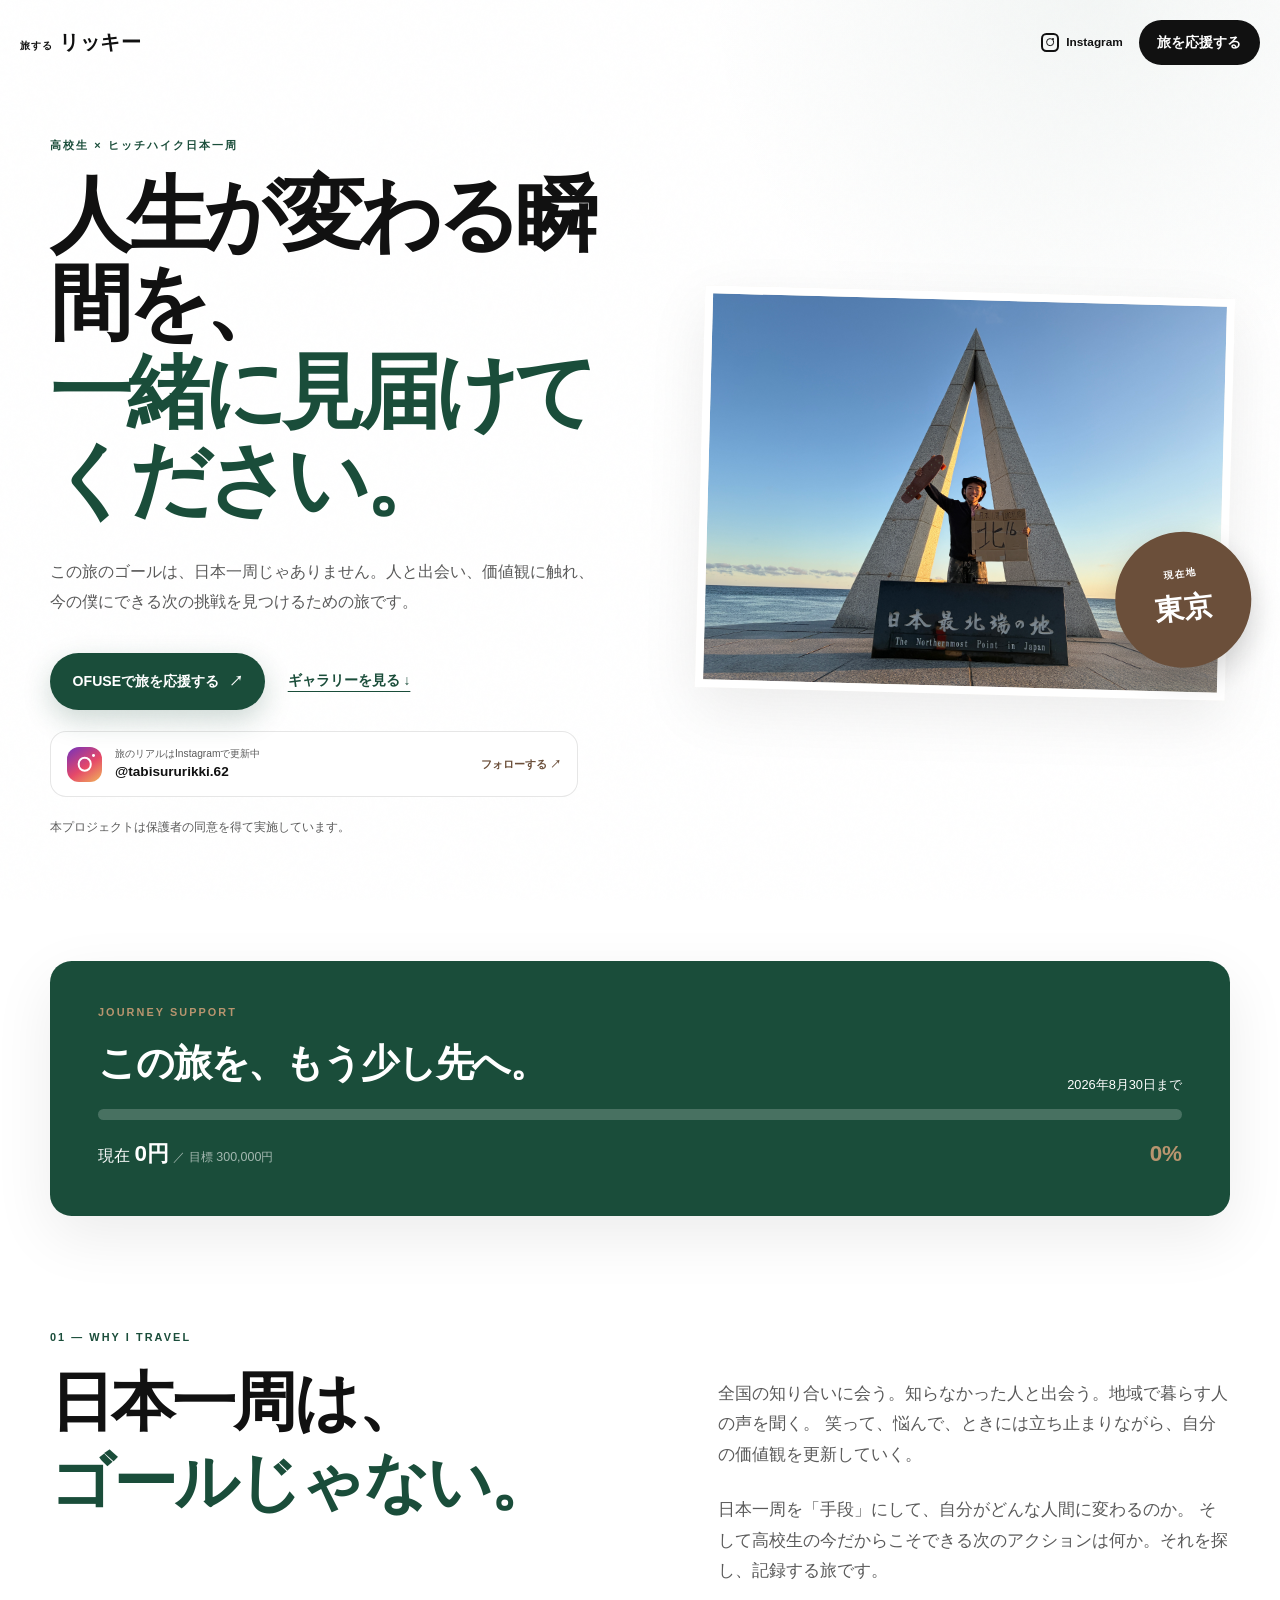
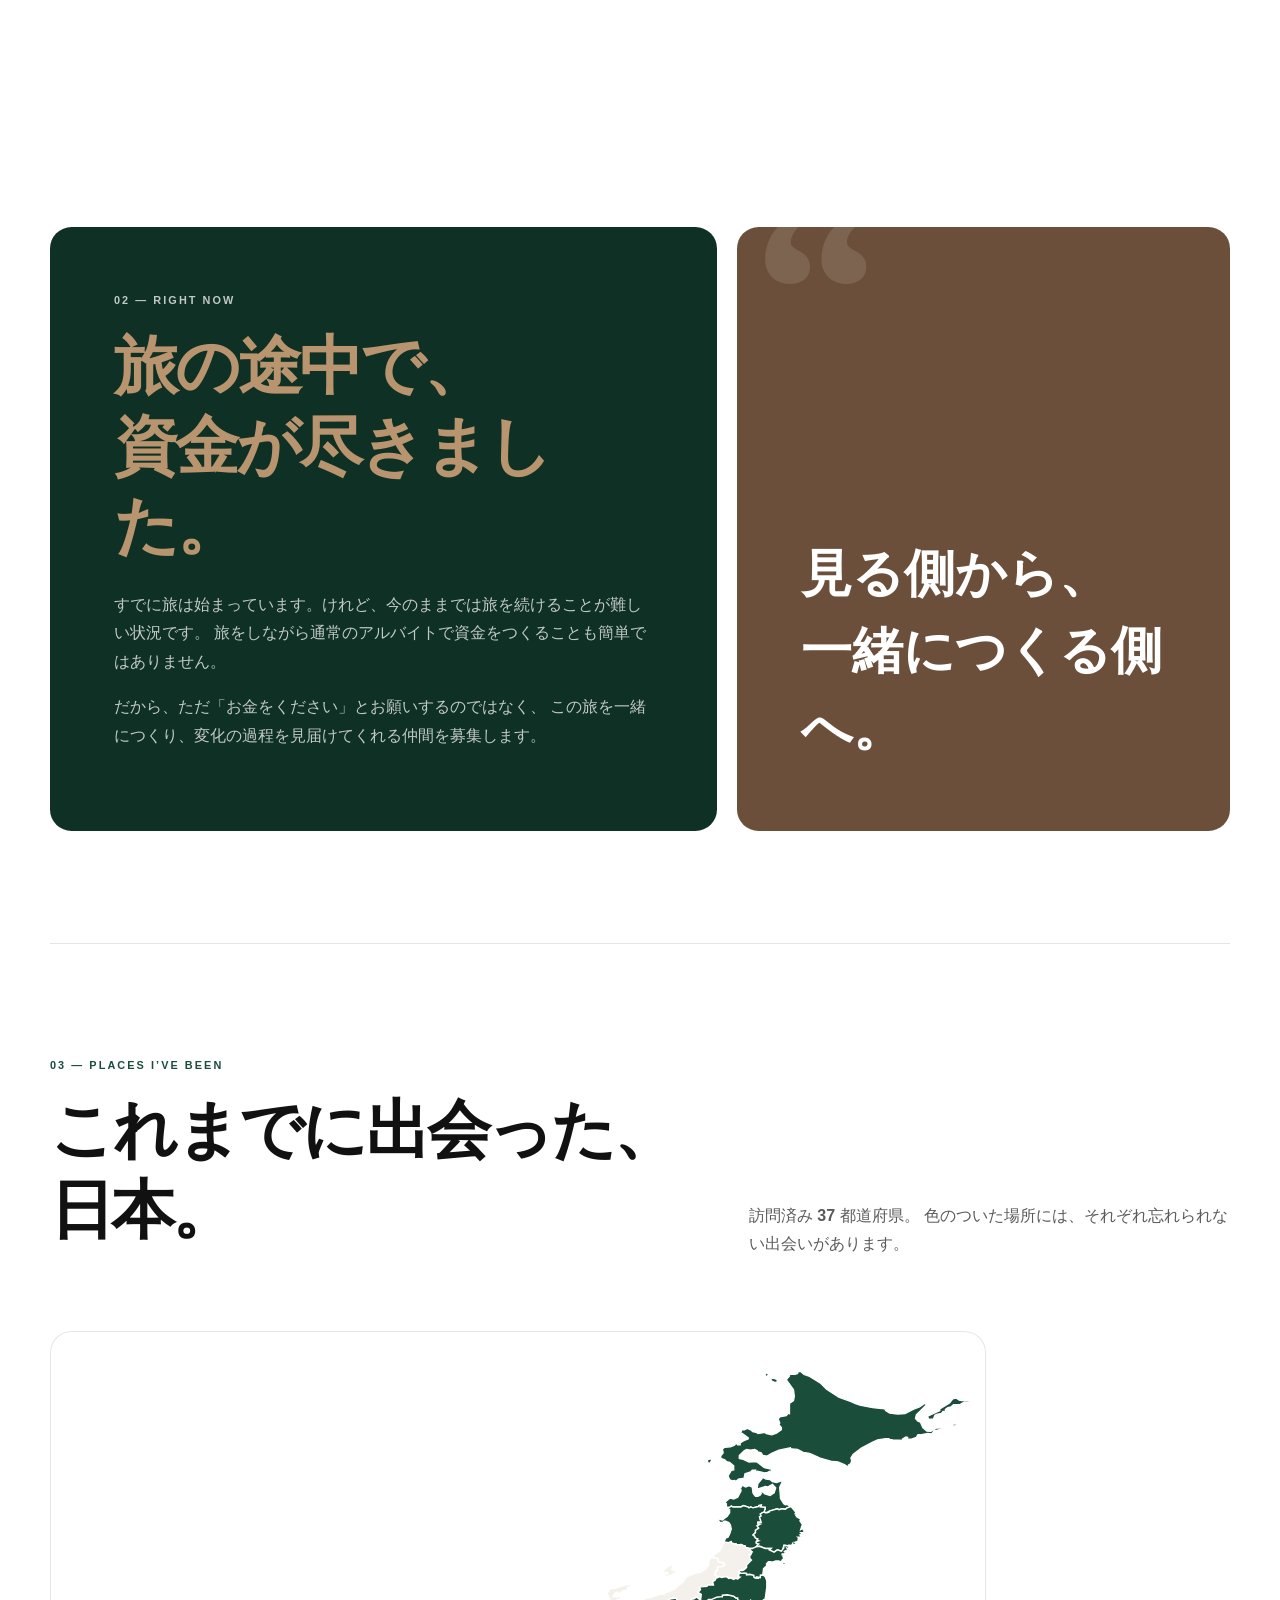
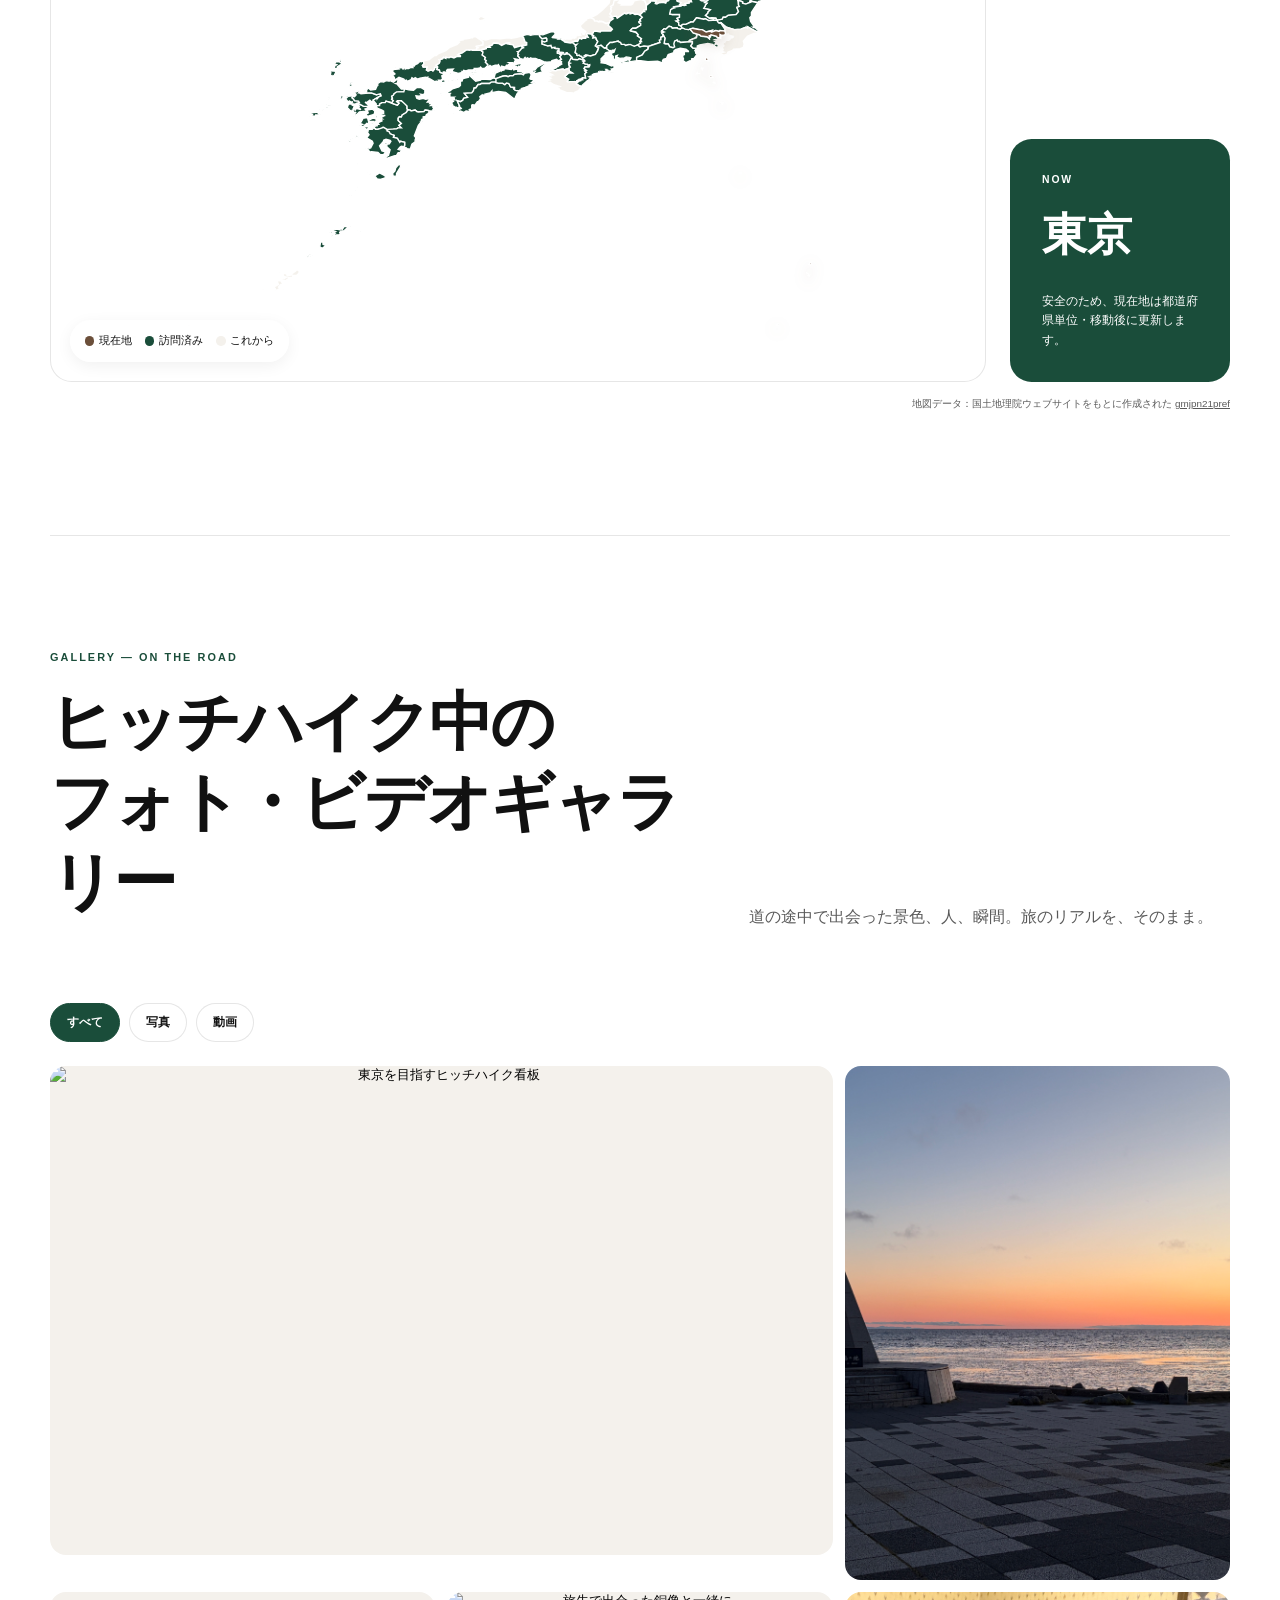
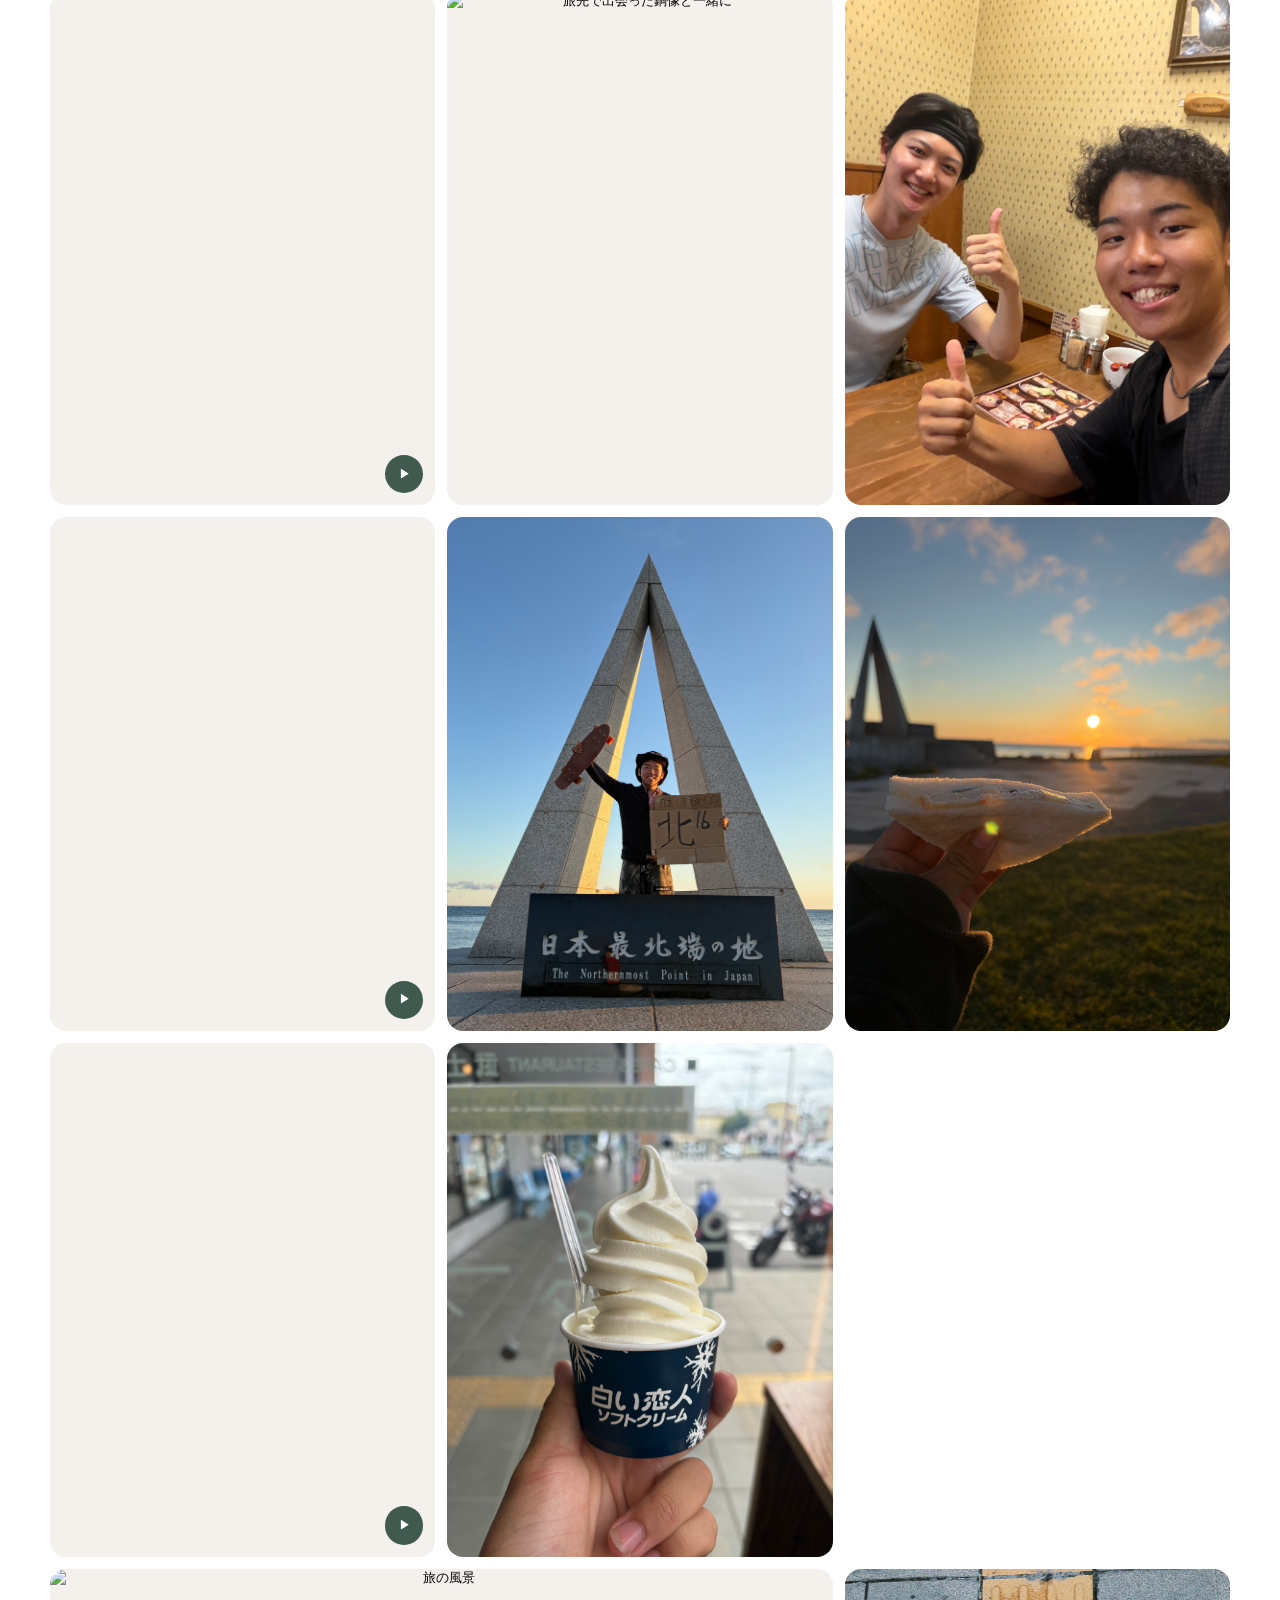
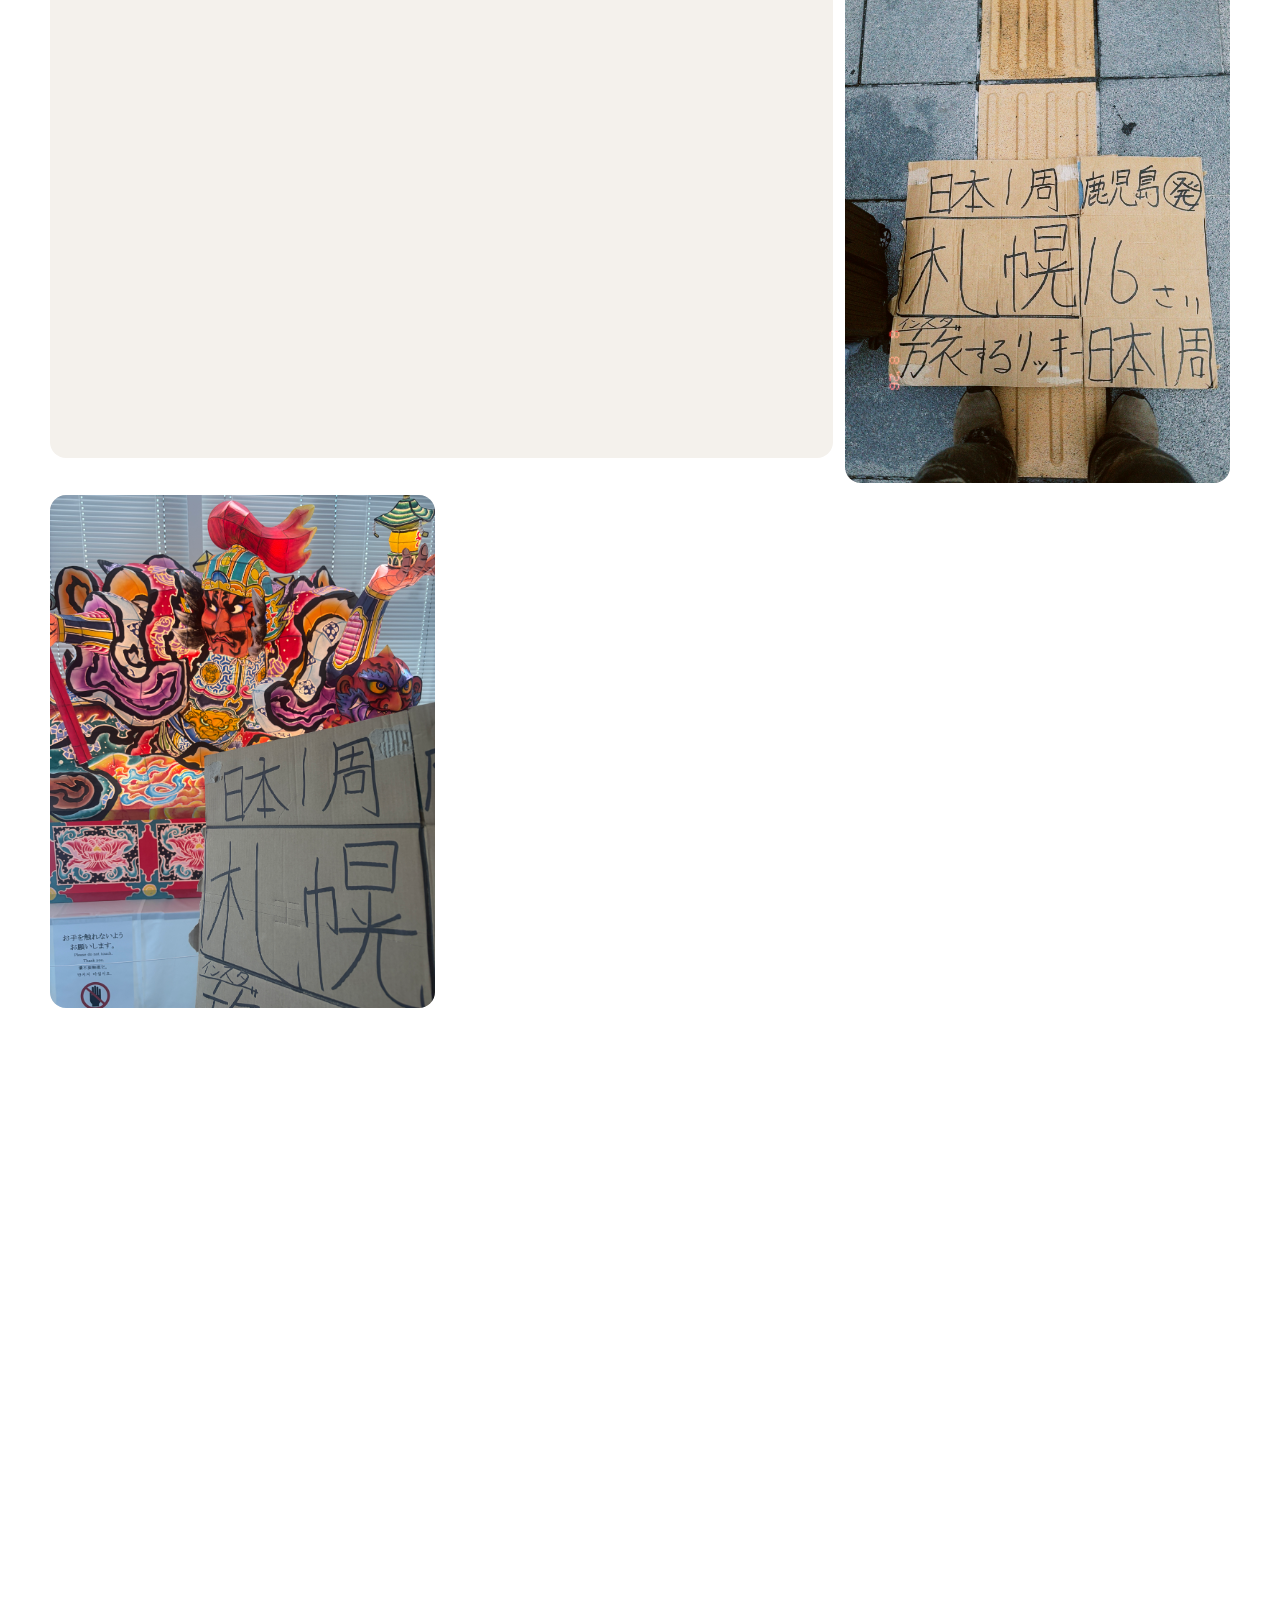
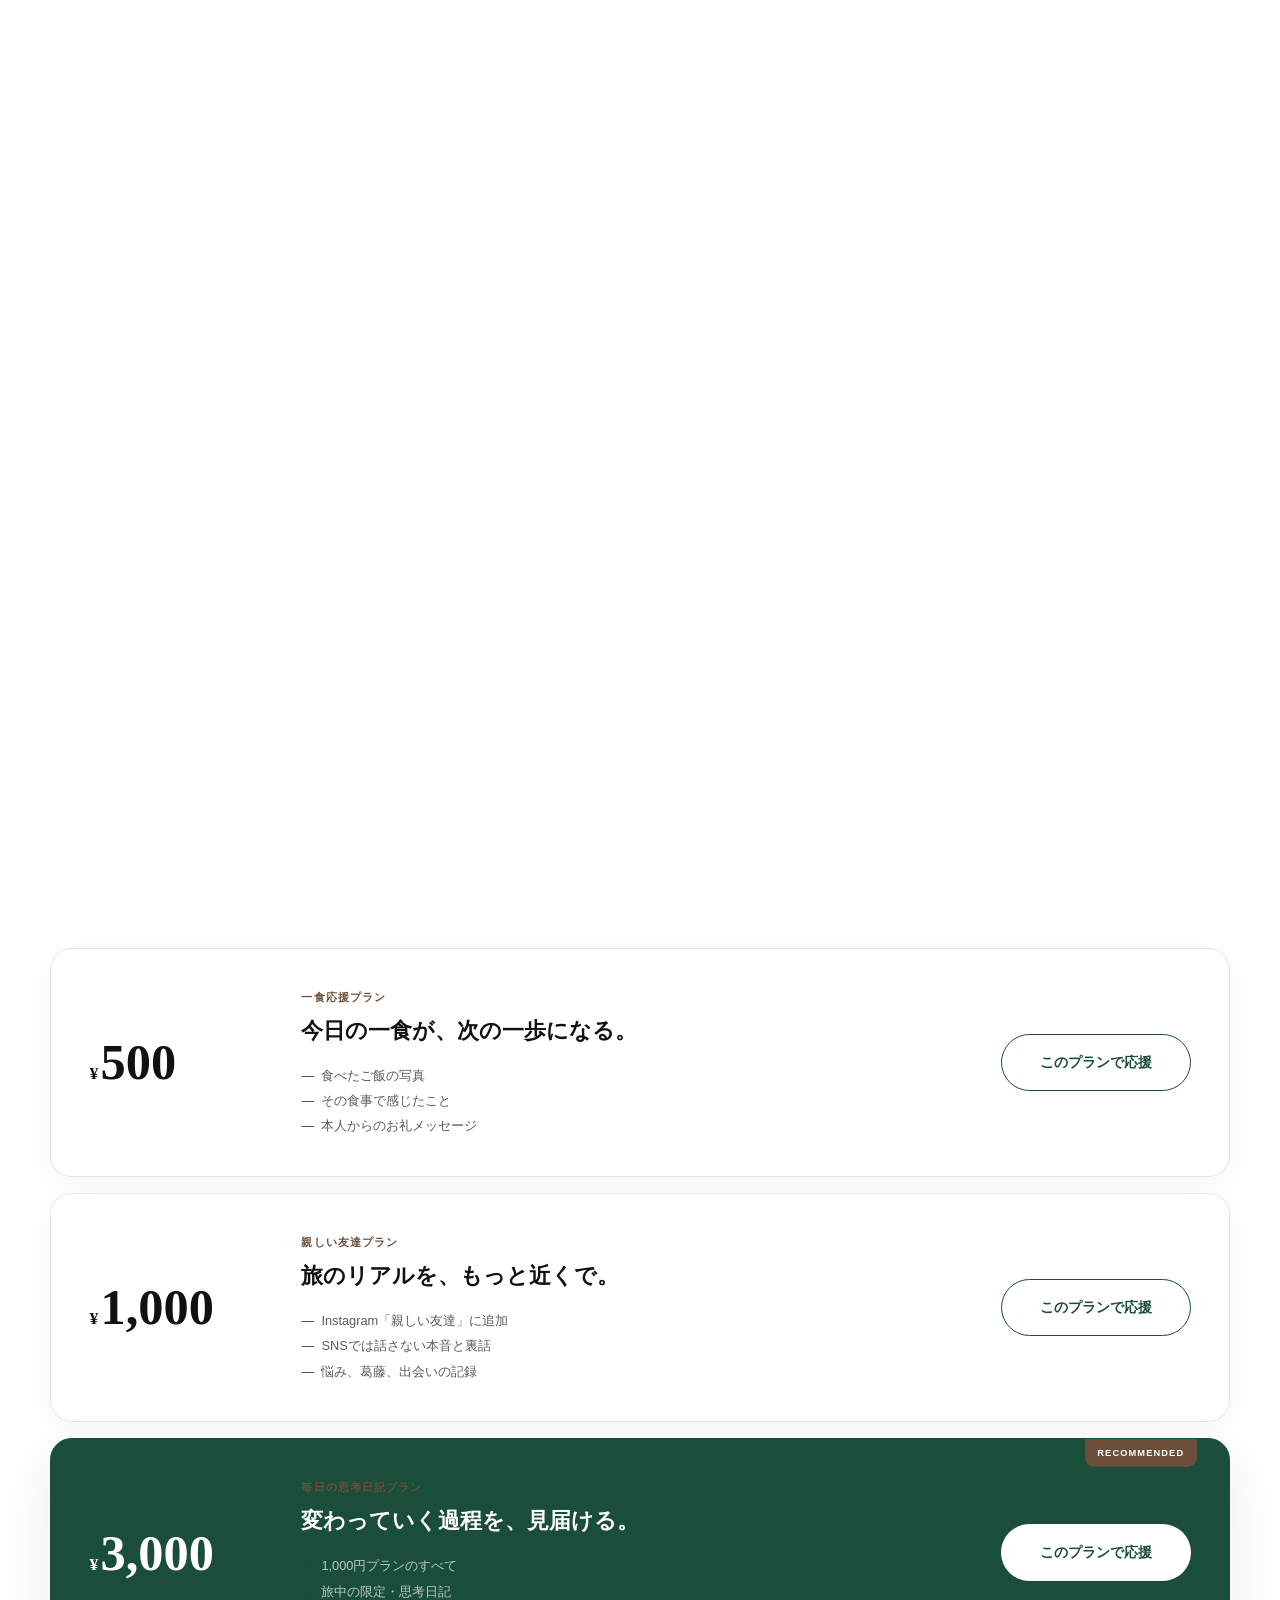
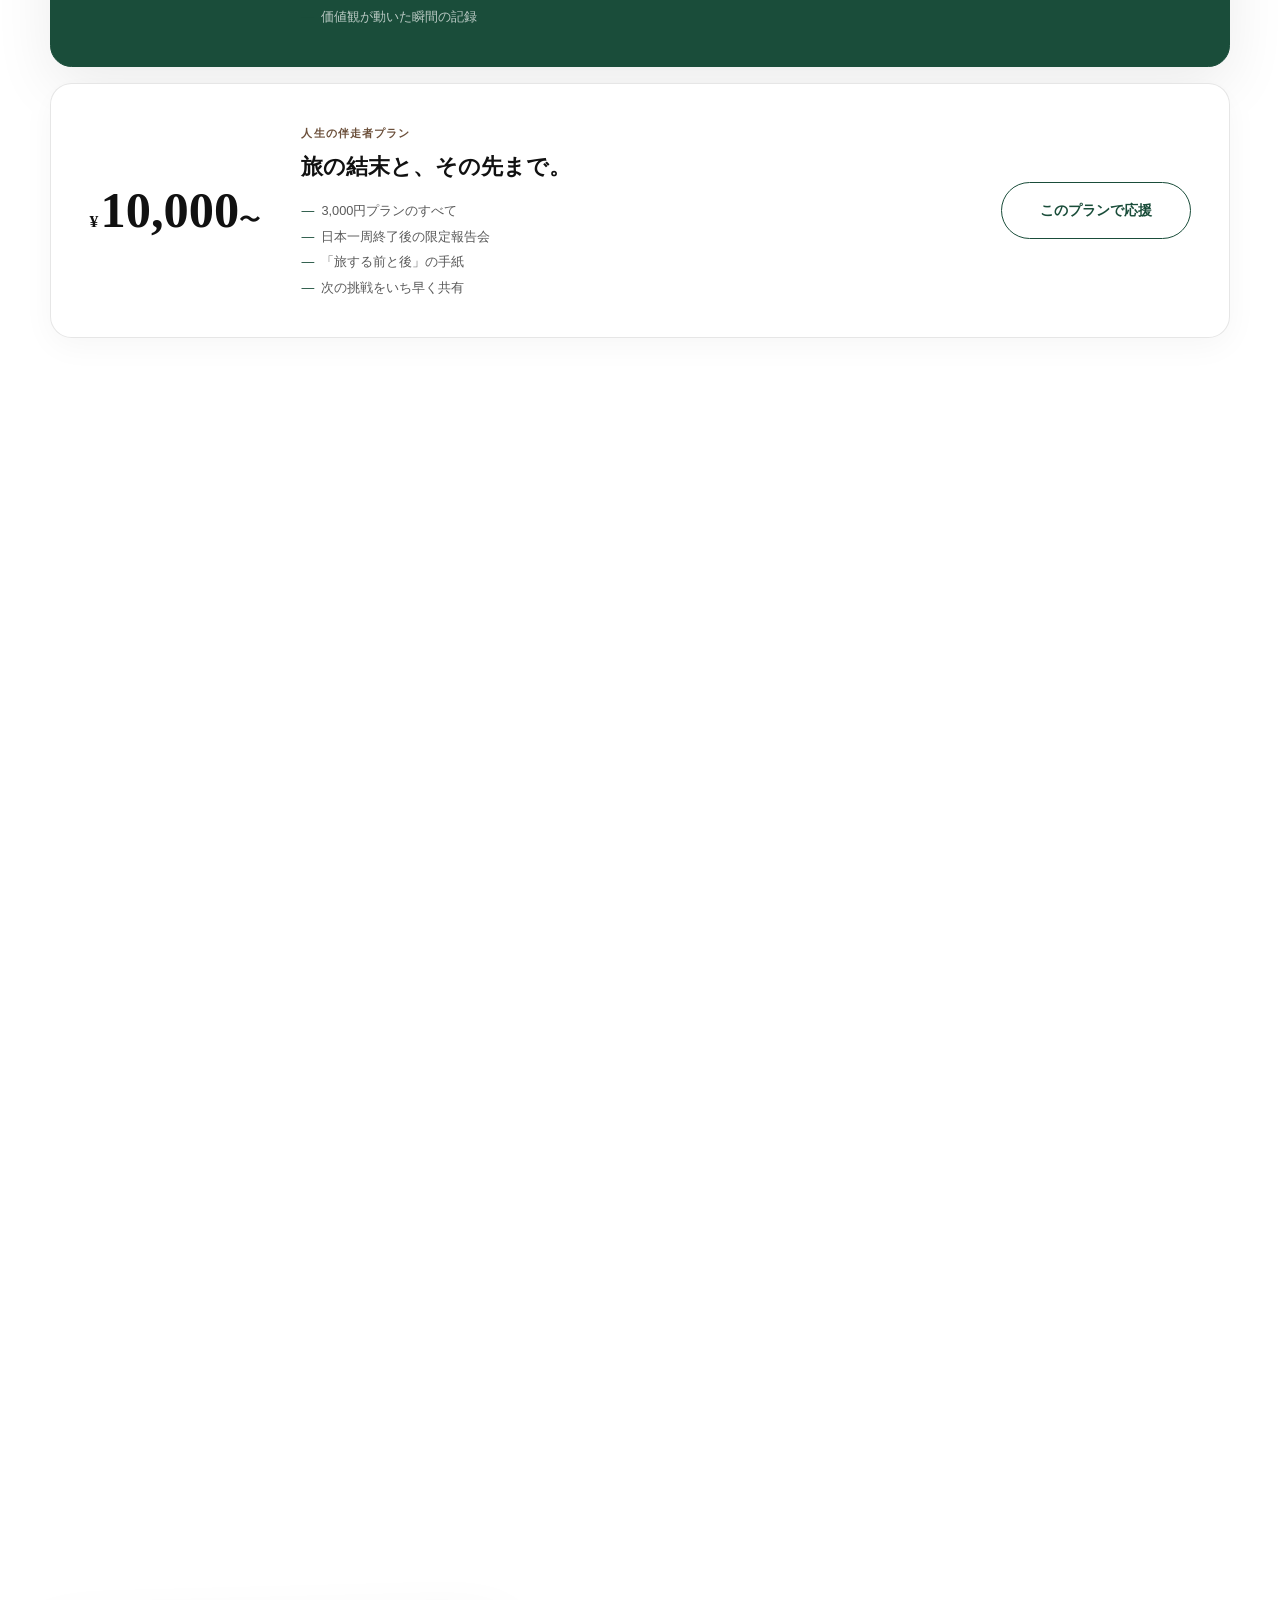
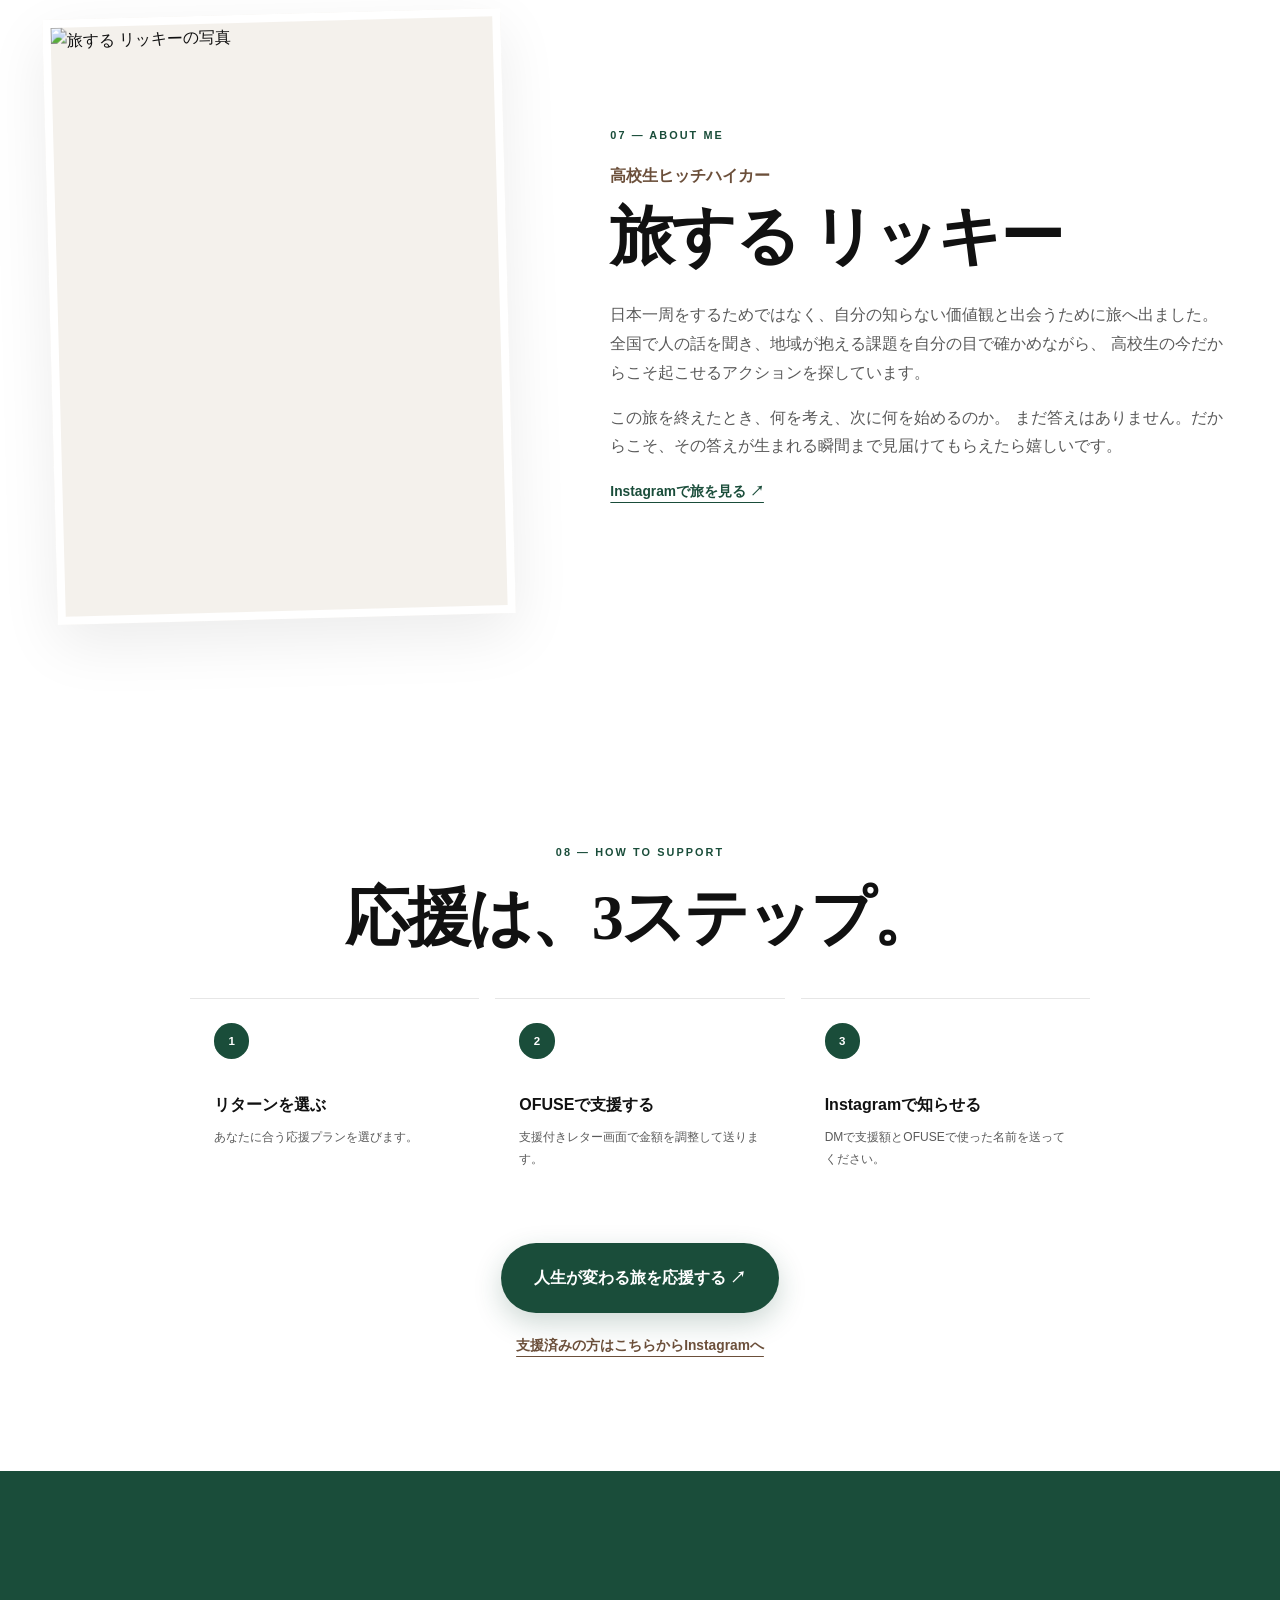
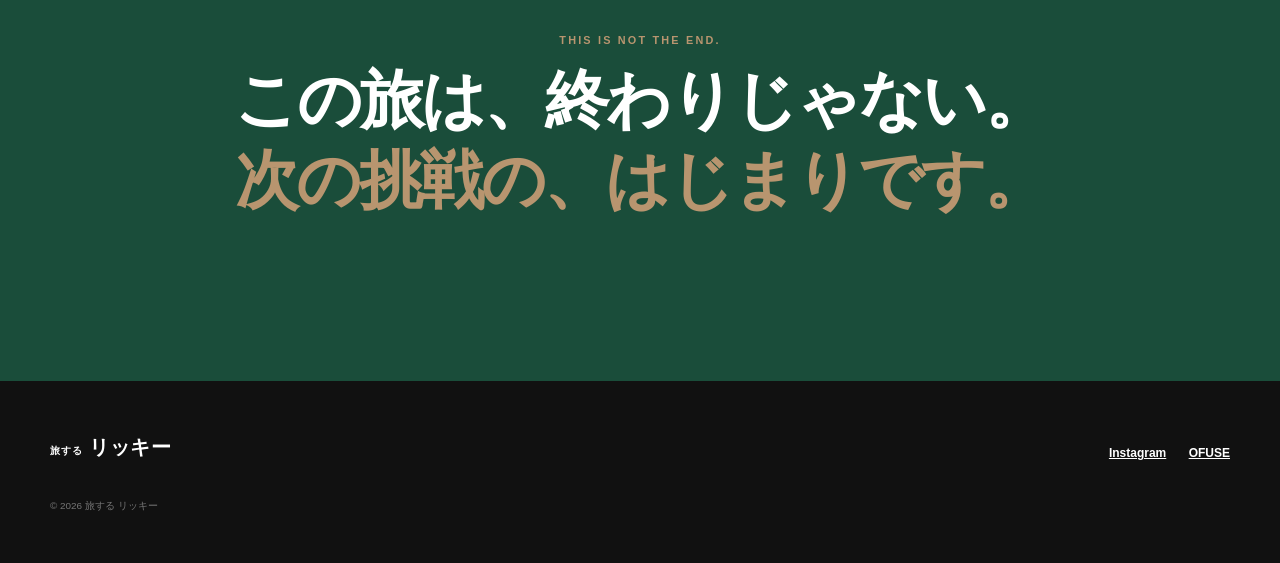
==== index.html @ 30d39ca0 "旅する リッキー支援サイトの初回公開 高校生ヒッチハイク日本一周の支援ページ。OFUSE連携、ギャラリー、訪問地図、モバイル対応を含む静的サイト。  Co-authored-by: Cursor <c" ====
<!doctype html>
<html lang="ja">
  <head>
    <meta charset="UTF-8" />
    <meta name="viewport" content="width=device-width, initial-scale=1.0, viewport-fit=cover" />
    <meta
      name="description"
      content="高校生・旅する リッキーのヒッチハイク日本一周。人生が変わる瞬間を、一緒に見届けてください。"
    />
    <meta name="theme-color" content="#ffffff" />
    <meta property="og:title" content="旅する リッキー｜人生が変わる瞬間を、一緒に。" />
    <meta
      property="og:description"
      content="日本一周はゴールじゃない。出会い、学び、次の挑戦へ向かう旅の仲間を募集しています。"
    />
    <meta property="og:type" content="website" />
    <meta property="og:image" content="./media/hero.jpg" />
    <title>旅する リッキー｜高校生ヒッチハイク日本一周</title>
    <link rel="stylesheet" href="./styles.css" />
    <script src="./site-data.js" defer></script>
    <script src="./pref-data.js" defer></script>
    <script src="./script.js" defer></script>
  </head>
  <body>
    <header class="site-header">
      <a class="brand" href="#top" aria-label="ページ上部へ">
        <span>旅する</span>
        <strong>リッキー</strong>
      </a>
      <div class="header-links">
        <a
          class="header-instagram"
          href="https://www.instagram.com/tabisururikki.62/"
          target="_blank"
          rel="noopener noreferrer"
          aria-label="旅する リッキーのInstagramを見る"
        >
          <span class="instagram-glyph" aria-hidden="true"></span>
          Instagram
        </a>
        <a
          class="button button-small button-dark header-support"
          href="https://ofuse.me/b738fbb7/letter"
          target="_blank"
          rel="noopener noreferrer"
        >
          旅を応援する
        </a>
      </div>
    </header>

    <main id="top">
      <section class="hero section">
        <div class="hero-copy">
          <p class="eyebrow">高校生 × ヒッチハイク日本一周</p>
          <h1>
            人生が変わる瞬間を、<br />
            <em>一緒に見届けてください。</em>
          </h1>
          <p class="hero-lead">
            この旅のゴールは、日本一周じゃありません。人と出会い、価値観に触れ、
            今の僕にできる次の挑戦を見つけるための旅です。
          </p>
          <div class="hero-actions">
            <a
              class="button button-primary"
              href="https://ofuse.me/b738fbb7/letter"
              target="_blank"
              rel="noopener noreferrer"
            >
              OFUSEで旅を応援する
              <span aria-hidden="true">↗</span>
            </a>
            <a class="text-link" href="#gallery">ギャラリーを見る ↓</a>
          </div>
          <a
            class="instagram-card"
            href="https://www.instagram.com/tabisururikki.62/"
            target="_blank"
            rel="noopener noreferrer"
          >
            <span class="instagram-glyph" aria-hidden="true"></span>
            <span>
              <small>旅のリアルはInstagramで更新中</small>
              <strong>@tabisururikki.62</strong>
            </span>
            <b>フォローする ↗</b>
          </a>
          <p class="guardian-note">本プロジェクトは保護者の同意を得て実施しています。</p>
        </div>

        <div class="hero-visual" aria-label="旅の写真">
          <figure class="hero-photo frame-photo">
            <img
              src="./media/hero.jpg"
              alt="日本最北端の地でヒッチハイク看板を掲げる旅する リッキー"
              width="1024"
              height="768"
              loading="eager"
            />
          </figure>
          <div class="location-stamp">
            <span>現在地</span>
            <strong data-current-location>東京</strong>
          </div>
        </div>
      </section>

      <section class="status-strip" aria-label="プロジェクト進捗">
        <div class="status-heading">
          <div>
            <p class="eyebrow">JOURNEY SUPPORT</p>
            <h2>この旅を、もう少し先へ。</h2>
          </div>
          <p class="deadline"><span data-deadline>2026年8月31日</span>まで</p>
        </div>
        <div class="progress-track" aria-label="支援達成率">
          <span class="progress-bar" data-progress-bar></span>
        </div>
        <div class="progress-meta">
          <p>
            現在 <strong data-current-amount>0円</strong>
            <span class="muted">／ 目標 <span data-goal-amount>300,000円</span></span>
          </p>
          <strong data-progress-percent>0%</strong>
        </div>
      </section>

      <section class="statement section reveal" id="story">
        <p class="section-number">01 — WHY I TRAVEL</p>
        <div class="statement-grid">
          <h2>
            日本一周は、<br />
            <span>ゴールじゃない。</span>
          </h2>
          <div class="body-copy">
            <p>
              全国の知り合いに会う。知らなかった人と出会う。地域で暮らす人の声を聞く。
              笑って、悩んで、ときには立ち止まりながら、自分の価値観を更新していく。
            </p>
            <p>
              日本一周を「手段」にして、自分がどんな人間に変わるのか。
              そして高校生の今だからこそできる次のアクションは何か。それを探し、記録する旅です。
            </p>
          </div>
        </div>
      </section>

      <section class="truth section reveal">
        <div class="truth-card">
          <p class="section-number">02 — RIGHT NOW</p>
          <h2>旅の途中で、<br />資金が尽きました。</h2>
          <p>
            すでに旅は始まっています。けれど、今のままでは旅を続けることが難しい状況です。
            旅をしながら通常のアルバイトで資金をつくることも簡単ではありません。
          </p>
          <p>
            だから、ただ「お金をください」とお願いするのではなく、
            この旅を一緒につくり、変化の過程を見届けてくれる仲間を募集します。
          </p>
        </div>
        <blockquote>
          <span>“</span>
          見る側から、<br />
          一緒につくる側へ。
        </blockquote>
      </section>

      <section class="map-section section reveal" id="route">
        <div class="section-intro">
          <div>
            <p class="section-number">03 — PLACES I’VE BEEN</p>
            <h2>これまでに出会った、日本。</h2>
          </div>
          <p>
            訪問済み <strong data-visited-count>37</strong> 都道府県。
            色のついた場所には、それぞれ忘れられない出会いがあります。
          </p>
        </div>

        <div class="map-layout">
          <div class="map-frame">
            <svg
              id="japan-map"
              viewBox="0 0 760 520"
              role="img"
              aria-label="訪問済み都道府県を示す日本地図"
            ></svg>
            <p class="map-loading" data-map-loading>地図を読み込んでいます…</p>
            <div class="map-legend">
              <span><i class="legend-current"></i>現在地</span>
              <span><i class="legend-visited"></i>訪問済み</span>
              <span><i class="legend-next"></i>これから</span>
            </div>
          </div>
          <aside class="map-note">
            <p>NOW</p>
            <strong data-current-location>東京</strong>
            <span>安全のため、現在地は都道府県単位・移動後に更新します。</span>
          </aside>
        </div>
        <p class="map-credit">
          地図データ：国土地理院ウェブサイトをもとに作成された
          <a href="https://github.com/hfu/gmjpn21pref" target="_blank" rel="noopener noreferrer"
            >gmjpn21pref</a
          >
        </p>
      </section>

      <section class="gallery section reveal" id="gallery">
        <div class="section-intro">
          <div>
            <p class="section-number">GALLERY — ON THE ROAD</p>
            <h2>ヒッチハイク中の<br />フォト・ビデオギャラリー</h2>
          </div>
          <p>道の途中で出会った景色、人、瞬間。旅のリアルを、そのまま。</p>
        </div>

        <div class="gallery-filters" role="tablist" aria-label="ギャラリーフィルター">
          <button class="gallery-filter is-active" type="button" data-filter="all" role="tab" aria-selected="true">
            すべて
          </button>
          <button class="gallery-filter" type="button" data-filter="photo" role="tab" aria-selected="false">
            写真
          </button>
          <button class="gallery-filter" type="button" data-filter="video" role="tab" aria-selected="false">
            動画
          </button>
        </div>

        <div class="gallery-grid" data-gallery-grid aria-live="polite"></div>
      </section>

      <section class="inside section reveal">
        <div class="section-intro">
          <div>
            <p class="section-number">04 — BEHIND THE JOURNEY</p>
            <h2>支援すると、旅の<br />「表に出ない部分」が届きます。</h2>
          </div>
        </div>
        <div class="inside-grid">
          <article>
            <span>01</span>
            <h3>生の声</h3>
            <p>SNSには載せない本音、迷い、葛藤。その瞬間に感じたことを飾らず共有します。</p>
          </article>
          <article>
            <span>02</span>
            <h3>出会いと学び</h3>
            <p>乗せてくれた人、旅先で出会った人。その言葉から何を受け取ったのかを残します。</p>
          </article>
          <article>
            <span>03</span>
            <h3>変化の記録</h3>
            <p>旅の前と後で、何が変わったのか。次に何へ挑戦するのかまで届けます。</p>
          </article>
        </div>
      </section>

      <section class="returns section" id="returns">
        <div class="section-intro reveal">
          <div>
            <p class="section-number">05 — CHOOSE YOUR SUPPORT</p>
            <h2>あなたらしい距離で、<br />旅の仲間になってください。</h2>
          </div>
          <p>
            OFUSEで金額を選び、支援後にInstagramのDMで
            「支援額」と「OFUSEで使った名前」をお知らせください。
          </p>
        </div>

        <div class="return-list">
          <article class="return-card reveal">
            <div class="return-price"><span>¥</span>500</div>
            <div>
              <p class="plan-label">一食応援プラン</p>
              <h3>今日の一食が、次の一歩になる。</h3>
              <ul>
                <li>食べたご飯の写真</li>
                <li>その食事で感じたこと</li>
                <li>本人からのお礼メッセージ</li>
              </ul>
            </div>
            <a class="button button-outline support-link" href="https://ofuse.me/b738fbb7/letter">
              このプランで応援
            </a>
          </article>

          <article class="return-card reveal">
            <div class="return-price"><span>¥</span>1,000</div>
            <div>
              <p class="plan-label">親しい友達プラン</p>
              <h3>旅のリアルを、もっと近くで。</h3>
              <ul>
                <li>Instagram「親しい友達」に追加</li>
                <li>SNSでは話さない本音と裏話</li>
                <li>悩み、葛藤、出会いの記録</li>
              </ul>
            </div>
            <a class="button button-outline support-link" href="https://ofuse.me/b738fbb7/letter">
              このプランで応援
            </a>
          </article>

          <article class="return-card featured reveal">
            <div class="popular-badge">RECOMMENDED</div>
            <div class="return-price"><span>¥</span>3,000</div>
            <div>
              <p class="plan-label">毎日の思考日記プラン</p>
              <h3>変わっていく過程を、見届ける。</h3>
              <ul>
                <li>1,000円プランのすべて</li>
                <li>旅中の限定・思考日記</li>
                <li>価値観が動いた瞬間の記録</li>
              </ul>
            </div>
            <a class="button button-light support-link" href="https://ofuse.me/b738fbb7/letter">
              このプランで応援
            </a>
          </article>

          <article class="return-card reveal">
            <div class="return-price"><span>¥</span>10,000<span class="plus">〜</span></div>
            <div>
              <p class="plan-label">人生の伴走者プラン</p>
              <h3>旅の結末と、その先まで。</h3>
              <ul>
                <li>3,000円プランのすべて</li>
                <li>日本一周終了後の限定報告会</li>
                <li>「旅する前と後」の手紙</li>
                <li>次の挑戦をいち早く共有</li>
              </ul>
            </div>
            <a class="button button-outline support-link" href="https://ofuse.me/b738fbb7/letter">
              このプランで応援
            </a>
          </article>

          <article class="return-card premium reveal">
            <div class="premium-mark">SPECIAL</div>
            <div class="return-price"><span>¥</span>100,000</div>
            <div>
              <p class="plan-label">一緒につくるプレミアムプラン</p>
              <h3>旅で培った行動力と得意を、あなたの挑戦へ。</h3>
              <ul>
                <li>ショート動画の企画・編集</li>
                <li>SNSコンテンツ制作の相談</li>
                <li>得意分野を活かした企画を一緒に設計</li>
              </ul>
              <p class="plan-note">
                内容・期間・実現可能性を事前に相談し、保護者確認のうえでお引き受けします。
              </p>
            </div>
            <a
              class="button button-primary"
              href="https://www.instagram.com/tabisururikki.62/"
              target="_blank"
              rel="noopener noreferrer"
            >
              Instagramで相談する ↗
            </a>
          </article>
        </div>
      </section>

      <section class="budget section reveal">
        <div class="section-intro">
          <div>
            <p class="section-number">06 — WHERE IT GOES</p>
            <h2>30万円の使い道。</h2>
          </div>
          <p>支援は、旅を安全に続け、新しい挑戦へ踏み出すために大切に使います。</p>
        </div>
        <div class="budget-list">
          <div><span>食費・日々の生活費</span><strong>70,000円</strong><i style="--share: 23.3%"></i></div>
          <div><span>宿泊・入浴費</span><strong>50,000円</strong><i style="--share: 16.7%"></i></div>
          <div><span>富士山・スカイダイビング・バンジー等の体験費</span><strong>100,000円</strong><i style="--share: 33.3%"></i></div>
          <div><span>沖縄への移動費</span><strong>50,000円</strong><i style="--share: 16.7%"></i></div>
          <div><span>通信・装備・緊急時の予備費</span><strong>30,000円</strong><i style="--share: 10%"></i></div>
        </div>
        <p class="budget-note">※実際の状況に応じて配分を調整する場合があります。</p>
      </section>

      <section class="profile section reveal">
        <figure class="profile-photo frame-photo">
          <img
            src="./media/profile.jpg"
            alt="旅する リッキーの写真"
            width="960"
            height="1280"
            loading="lazy"
          />
        </figure>
        <div class="profile-copy">
          <p class="section-number">07 — ABOUT ME</p>
          <p class="profile-kicker">高校生ヒッチハイカー</p>
          <h2>旅する リッキー</h2>
          <p>
            日本一周をするためではなく、自分の知らない価値観と出会うために旅へ出ました。
            全国で人の話を聞き、地域が抱える課題を自分の目で確かめながら、
            高校生の今だからこそ起こせるアクションを探しています。
          </p>
          <p>
            この旅を終えたとき、何を考え、次に何を始めるのか。
            まだ答えはありません。だからこそ、その答えが生まれる瞬間まで見届けてもらえたら嬉しいです。
          </p>
          <a
            class="text-link"
            href="https://www.instagram.com/tabisururikki.62/"
            target="_blank"
            rel="noopener noreferrer"
          >
            Instagramで旅を見る ↗
          </a>
        </div>
      </section>

      <section class="support-flow section reveal" id="support">
        <p class="section-number">08 — HOW TO SUPPORT</p>
        <h2>応援は、3ステップ。</h2>
        <ol>
          <li>
            <span>1</span>
            <div><strong>リターンを選ぶ</strong><p>あなたに合う応援プランを選びます。</p></div>
          </li>
          <li>
            <span>2</span>
            <div><strong>OFUSEで支援する</strong><p>支援付きレター画面で金額を調整して送ります。</p></div>
          </li>
          <li>
            <span>3</span>
            <div>
              <strong>Instagramで知らせる</strong>
              <p>DMで支援額とOFUSEで使った名前を送ってください。</p>
            </div>
          </li>
        </ol>
        <a
          class="button button-primary button-large"
          href="https://ofuse.me/b738fbb7/letter"
          target="_blank"
          rel="noopener noreferrer"
        >
          人生が変わる旅を応援する ↗
        </a>
        <a
          class="dm-link"
          href="https://www.instagram.com/tabisururikki.62/"
          target="_blank"
          rel="noopener noreferrer"
        >
          支援済みの方はこちらからInstagramへ
        </a>
      </section>

      <section class="final-message">
        <p>THIS IS NOT THE END.</p>
        <h2>
          この旅は、終わりじゃない。<br />
          <span>次の挑戦の、はじまりです。</span>
        </h2>
      </section>
    </main>

    <footer>
      <div class="brand footer-brand">
        <span>旅する</span>
        <strong>リッキー</strong>
      </div>
      <div class="footer-links">
        <a href="https://www.instagram.com/tabisururikki.62/" target="_blank" rel="noopener noreferrer"
          >Instagram</a
        >
        <a href="https://ofuse.me/b738fbb7" target="_blank" rel="noopener noreferrer">OFUSE</a>
      </div>
      <p>© 2026 旅する リッキー</p>
    </footer>

    <div class="mobile-support-bar">
      <div>
        <span>目標 30万円</span>
        <strong data-progress-percent>0%</strong>
      </div>
      <a
        class="button button-primary"
        href="https://ofuse.me/b738fbb7/letter"
        target="_blank"
        rel="noopener noreferrer"
      >
        旅を応援する
      </a>
    </div>

    <div class="lightbox" data-lightbox hidden aria-hidden="true">
      <button class="lightbox-close" type="button" aria-label="閉じる">×</button>
      <div class="lightbox-content" data-lightbox-content></div>
    </div>
  </body>
</html>
---- styles.css ----
:root {
  --white: #ffffff;
  --paper: #ffffff;
  --paper-deep: #f4f1ec;
  --ink: #111111;
  --muted: #5a5a5a;
  --green: #1a4d3a;
  --green-light: #e6efe9;
  --green-dark: #0f3024;
  --brown: #6b4f3a;
  --brown-light: #b8956f;
  --brown-pale: #ebe3d9;
  --line: rgba(17, 17, 17, 0.1);
  --radius: 1.35rem;
  --shadow: 0 20px 60px rgba(17, 17, 17, 0.08);
}

* {
  box-sizing: border-box;
}

html {
  scroll-behavior: smooth;
  -webkit-text-size-adjust: 100%;
  text-size-adjust: 100%;
}

body {
  margin: 0;
  color: var(--ink);
  background:
    radial-gradient(circle at 85% 0%, rgba(26, 77, 58, 0.05), transparent 24rem),
    radial-gradient(circle at 0% 100%, rgba(107, 79, 58, 0.06), transparent 20rem),
    var(--paper);
  font-family:
    "Hiragino Kaku Gothic ProN", "Yu Gothic", "YuGothic", "Noto Sans JP", sans-serif;
  line-height: 1.8;
  -webkit-font-smoothing: antialiased;
}

body::before {
  position: fixed;
  inset: 0;
  z-index: -1;
  opacity: 0.2;
  background-image: url("data:image/svg+xml,%3Csvg viewBox='0 0 180 180' xmlns='http://www.w3.org/2000/svg'%3E%3Cfilter id='n'%3E%3CfeTurbulence type='fractalNoise' baseFrequency='.9' numOctaves='3' stitchTiles='stitch'/%3E%3C/filter%3E%3Crect width='100%25' height='100%25' filter='url(%23n)' opacity='.08'/%3E%3C/svg%3E");
  content: "";
  pointer-events: none;
}

a {
  color: inherit;
}

h1,
h2,
h3,
p {
  margin-top: 0;
}

h1,
h2,
h3,
.return-price,
.location-stamp strong,
.profile-kicker {
  font-family: "Hiragino Mincho ProN", "Yu Mincho", "YuMincho", serif;
}

h2 {
  margin-bottom: 1.5rem;
  font-size: clamp(2.25rem, 5vw, 4.8rem);
  font-weight: 700;
  line-height: 1.25;
  letter-spacing: -0.045em;
}

.section {
  width: min(1180px, calc(100% - 40px));
  margin-inline: auto;
  padding-block: 7rem;
}

.site-header {
  position: absolute;
  top: 0;
  left: 50%;
  z-index: 20;
  display: flex;
  width: min(1320px, calc(100% - 40px));
  padding-block: 1.25rem;
  align-items: center;
  justify-content: space-between;
  transform: translateX(-50%);
}

.brand {
  display: inline-flex;
  text-decoration: none;
  align-items: baseline;
  gap: 0.35rem;
}

.brand span {
  font-size: 0.65rem;
  font-weight: 800;
  letter-spacing: 0.12em;
}

.brand strong {
  font-size: 1.25rem;
  letter-spacing: 0.02em;
}

.header-links,
.header-instagram {
  display: flex;
  align-items: center;
}

.header-links {
  gap: 1rem;
}

.header-instagram {
  font-size: 0.74rem;
  font-weight: 900;
  text-decoration: none;
  gap: 0.45rem;
}

.instagram-glyph {
  position: relative;
  display: inline-block;
  width: 1.15rem;
  height: 1.15rem;
  border: 2px solid currentColor;
  border-radius: 0.34rem;
  flex: 0 0 auto;
}

.instagram-glyph::before {
  position: absolute;
  top: 50%;
  left: 50%;
  width: 0.36rem;
  height: 0.36rem;
  border: 1.5px solid currentColor;
  border-radius: 50%;
  content: "";
  transform: translate(-50%, -50%);
}

.instagram-glyph::after {
  position: absolute;
  top: 0.17rem;
  right: 0.17rem;
  width: 0.13rem;
  height: 0.13rem;
  border-radius: 50%;
  background: currentColor;
  content: "";
}

.button {
  display: inline-flex;
  min-height: 3.55rem;
  padding: 0.8rem 1.35rem;
  border: 1px solid transparent;
  border-radius: 999px;
  font-size: 0.88rem;
  font-weight: 800;
  line-height: 1.2;
  text-align: center;
  text-decoration: none;
  align-items: center;
  justify-content: center;
  gap: 0.6rem;
  transition:
    transform 180ms ease,
    box-shadow 180ms ease,
    background 180ms ease;
}

.button:hover {
  transform: translateY(-2px);
}

.button-small {
  min-height: 2.8rem;
  padding-inline: 1.1rem;
}

.button-dark {
  color: var(--white);
  background: var(--ink);
}

.button-primary {
  color: var(--white);
  background: var(--green);
  box-shadow: 0 10px 28px rgba(26, 77, 58, 0.22);
}

.button-primary:hover {
  background: var(--green-dark);
  box-shadow: 0 14px 36px rgba(26, 77, 58, 0.28);
}

.button-outline {
  border-color: var(--green);
  color: var(--green);
}

.button-outline:hover {
  color: var(--white);
  background: var(--green);
}

.button-light {
  color: var(--green);
  background: var(--white);
}

.button-large {
  min-height: 4.4rem;
  padding-inline: 2rem;
  font-size: 1rem;
}

.text-link,
.dm-link {
  font-size: 0.86rem;
  font-weight: 800;
  color: var(--green);
  text-underline-offset: 0.35rem;
}

.eyebrow,
.section-number {
  margin-bottom: 1rem;
  color: var(--green);
  font-size: 0.68rem;
  font-weight: 900;
  letter-spacing: 0.19em;
  text-transform: uppercase;
}

.hero {
  position: relative;
  display: grid;
  min-height: 780px;
  padding-top: 8.5rem;
  grid-template-columns: 1.02fr 0.98fr;
  align-items: center;
  gap: clamp(2rem, 6vw, 6rem);
}

.hero h1 {
  margin-bottom: 2rem;
  font-size: clamp(3.1rem, 6.4vw, 6.5rem);
  font-weight: 700;
  line-height: 1.08;
  letter-spacing: -0.065em;
}

.hero h1 em {
  color: var(--green);
  font-style: normal;
}

.hero-lead {
  max-width: 39rem;
  margin-bottom: 2.25rem;
  color: var(--muted);
  font-size: 1.03rem;
}

.hero-actions {
  display: flex;
  align-items: center;
  gap: 1.4rem;
}

.instagram-card {
  display: grid;
  max-width: 33rem;
  margin-top: 1.35rem;
  padding: 0.9rem 1rem;
  border: 1px solid var(--line);
  border-radius: 1rem;
  background: var(--white);
  text-decoration: none;
  grid-template-columns: auto 1fr auto;
  align-items: center;
  gap: 0.8rem;
  transition:
    transform 180ms ease,
    border-color 180ms ease,
    box-shadow 180ms ease;
}

.instagram-card:hover {
  border-color: var(--green);
  box-shadow: 0 10px 28px rgba(17, 17, 17, 0.06);
  transform: translateY(-2px);
}

.instagram-card > .instagram-glyph {
  width: 2.2rem;
  height: 2.2rem;
  padding: 0.4rem;
  border: 0;
  border-radius: 0.75rem;
  color: var(--white);
  background: linear-gradient(145deg, #7232bd, #e54869 55%, #f1b65a);
}

.instagram-card > .instagram-glyph::before {
  width: 0.66rem;
  height: 0.66rem;
  border-width: 2px;
}

.instagram-card > .instagram-glyph::after {
  top: 0.48rem;
  right: 0.48rem;
  width: 0.18rem;
  height: 0.18rem;
}

.instagram-card small,
.instagram-card strong {
  display: block;
  line-height: 1.45;
}

.instagram-card small {
  color: var(--muted);
  font-size: 0.64rem;
}

.instagram-card strong {
  font-size: 0.85rem;
}

.instagram-card b {
  color: var(--brown);
  font-size: 0.67rem;
  white-space: nowrap;
}

.guardian-note {
  margin-top: 1.25rem;
  color: var(--muted);
  font-size: 0.72rem;
}

.hero-visual {
  position: relative;
  max-width: 530px;
  margin-left: auto;
  transform: rotate(1.5deg);
}

.frame-photo {
  position: relative;
  overflow: hidden;
  margin: 0;
  border: 8px solid var(--white);
  background: var(--paper-deep);
  box-shadow: var(--shadow);
}

.frame-photo img {
  display: block;
  width: 100%;
  height: auto;
  object-fit: cover;
  object-position: center;
}

.hero-photo img {
  aspect-ratio: 4 / 3;
  object-position: center 35%;
}

.profile-photo img {
  aspect-ratio: 3 / 4;
  min-height: 420px;
}

.photo-placeholder {
  position: relative;
  display: flex;
  overflow: hidden;
  min-height: 640px;
  padding: 2.3rem;
  border: 10px solid var(--white);
  background:
    linear-gradient(145deg, rgba(26, 77, 58, 0.18), rgba(107, 79, 58, 0.28)),
    repeating-linear-gradient(45deg, #d8d4cc 0 20px, #e8e4dc 20px 40px);
  box-shadow: var(--shadow);
  flex-direction: column;
  justify-content: space-between;
}

.photo-placeholder::after {
  position: absolute;
  inset: 0;
  background: linear-gradient(180deg, transparent 40%, rgba(17, 17, 17, 0.38));
  content: "";
}

.photo-placeholder span,
.photo-placeholder strong,
.photo-placeholder small {
  position: relative;
  z-index: 1;
  color: var(--white);
}

.photo-placeholder span,
.photo-placeholder small {
  font-size: 0.62rem;
  font-weight: 900;
  letter-spacing: 0.2em;
}

.photo-placeholder strong {
  font-family: "Hiragino Mincho ProN", "Yu Mincho", serif;
  font-size: clamp(2.5rem, 5vw, 4.3rem);
  line-height: 1.2;
}

.location-stamp {
  position: absolute;
  right: -1.5rem;
  bottom: 2rem;
  z-index: 2;
  display: grid;
  width: 8.5rem;
  aspect-ratio: 1;
  border-radius: 50%;
  color: var(--white);
  background: var(--brown);
  box-shadow: 0 12px 30px rgba(17, 17, 17, 0.18);
  text-align: center;
  place-content: center;
  transform: rotate(-8deg);
}

.location-stamp span {
  font-size: 0.6rem;
  font-weight: 800;
  letter-spacing: 0.13em;
}

.location-stamp strong {
  font-size: 1.8rem;
}

.status-strip {
  width: min(1180px, calc(100% - 40px));
  margin-inline: auto;
  padding: 2.6rem 3rem;
  border-radius: var(--radius);
  color: var(--white);
  background: var(--green);
  box-shadow: var(--shadow);
}

.status-heading,
.progress-meta {
  display: flex;
  align-items: end;
  justify-content: space-between;
  gap: 1rem;
}

.status-heading h2 {
  margin-bottom: 1.4rem;
  font-family: inherit;
  font-size: clamp(1.55rem, 3vw, 2.5rem);
  letter-spacing: -0.03em;
}

.status-heading .eyebrow {
  color: var(--brown-light);
}

.deadline {
  font-size: 0.8rem;
  white-space: nowrap;
}

.progress-track {
  overflow: hidden;
  height: 0.7rem;
  border-radius: 999px;
  background: rgba(255, 255, 255, 0.2);
}

.progress-bar {
  display: block;
  width: 0;
  height: 100%;
  border-radius: inherit;
  background: var(--brown-light);
  transition: width 1s cubic-bezier(0.22, 1, 0.36, 1);
}

.progress-meta {
  margin-top: 0.85rem;
}

.progress-meta p {
  margin-bottom: 0;
}

.progress-meta strong {
  font-size: 1.4rem;
}

.progress-meta > strong {
  color: var(--brown-light);
}

.muted {
  color: rgba(255, 255, 255, 0.6);
  font-size: 0.78rem;
}

.statement-grid {
  display: grid;
  grid-template-columns: 1.05fr 0.95fr;
  align-items: start;
  gap: clamp(2rem, 8vw, 8rem);
}

.statement h2 span {
  color: var(--green);
}

.body-copy {
  padding-top: 1rem;
  color: var(--muted);
  font-size: 1.05rem;
}

.body-copy p + p {
  margin-top: 1.6rem;
}

.truth {
  display: grid;
  grid-template-columns: 1.15fr 0.85fr;
  align-items: stretch;
  gap: 1.2rem;
}

.truth-card,
.truth blockquote {
  margin: 0;
  padding: clamp(2rem, 5vw, 5rem);
  border-radius: var(--radius);
}

.truth-card {
  color: var(--white);
  background: var(--green-dark);
}

.truth-card h2 {
  color: var(--brown-light);
}

.truth-card p {
  color: rgba(255, 255, 255, 0.74);
}

.truth blockquote {
  position: relative;
  display: grid;
  overflow: hidden;
  min-height: 400px;
  color: var(--white);
  background: var(--brown);
  font-family: "Hiragino Mincho ProN", "Yu Mincho", serif;
  font-size: clamp(2rem, 4vw, 3.5rem);
  font-weight: 800;
  line-height: 1.5;
  align-content: end;
}

.truth blockquote span {
  position: absolute;
  top: -4rem;
  left: 1rem;
  color: rgba(255, 255, 255, 0.12);
  font-size: 16rem;
  line-height: 1;
}

.section-intro {
  display: grid;
  margin-bottom: 3.5rem;
  grid-template-columns: 1.15fr 0.85fr;
  align-items: end;
  gap: 3rem;
}

.section-intro > p {
  color: var(--muted);
}

.map-section {
  border-top: 1px solid var(--line);
}

.map-layout {
  display: grid;
  grid-template-columns: minmax(0, 1fr) 220px;
  align-items: end;
  gap: 1.5rem;
}

.map-frame {
  position: relative;
  min-height: 580px;
  padding: 1rem;
  border: 1px solid var(--line);
  border-radius: var(--radius);
  background: var(--white);
}

#japan-map {
  display: block;
  width: 100%;
  min-height: 500px;
}

#japan-map path {
  fill: var(--paper-deep);
  stroke: var(--paper);
  stroke-width: 1.4;
  vector-effect: non-scaling-stroke;
  transition:
    fill 180ms ease,
    filter 180ms ease;
}

#japan-map path.visited {
  fill: var(--green);
}

#japan-map path.current {
  fill: var(--brown);
  filter: drop-shadow(0 3px 6px rgba(107, 79, 58, 0.35));
}

#japan-map path:hover {
  fill: var(--brown-light);
}

.map-loading {
  position: absolute;
  inset: 50% auto auto 50%;
  color: var(--muted);
  font-size: 0.75rem;
  transform: translate(-50%, -50%);
}

.map-legend {
  position: absolute;
  bottom: 1.2rem;
  left: 1.2rem;
  display: flex;
  padding: 0.7rem 0.9rem;
  border-radius: 999px;
  background: rgba(255, 255, 255, 0.95);
  font-size: 0.68rem;
  gap: 0.8rem;
  box-shadow: 0 4px 16px rgba(17, 17, 17, 0.06);
}

.map-legend span {
  display: inline-flex;
  align-items: center;
  gap: 0.3rem;
}

.map-legend i {
  display: inline-block;
  width: 0.6rem;
  height: 0.6rem;
  border-radius: 50%;
}

.legend-current {
  background: var(--brown);
}

.legend-visited {
  background: var(--green);
}

.legend-next {
  background: var(--paper-deep);
}

.map-note {
  padding: 2rem;
  border-radius: var(--radius);
  color: var(--white);
  background: var(--green);
}

.map-note p {
  margin-bottom: 0.3rem;
  font-size: 0.65rem;
  font-weight: 900;
  letter-spacing: 0.18em;
}

.map-note strong {
  display: block;
  margin-bottom: 1rem;
  font-family: "Hiragino Mincho ProN", "Yu Mincho", serif;
  font-size: 2.8rem;
}

.map-note span {
  display: block;
  font-size: 0.72rem;
  line-height: 1.7;
}

.map-credit {
  margin-top: 0.8rem;
  color: var(--muted);
  font-size: 0.62rem;
  text-align: right;
}

.gallery {
  border-top: 1px solid var(--line);
}

.gallery-filters {
  display: flex;
  flex-wrap: wrap;
  margin-bottom: 1.5rem;
  gap: 0.55rem;
}

.gallery-filter {
  min-height: 2.4rem;
  padding: 0.45rem 1rem;
  border: 1px solid var(--line);
  border-radius: 999px;
  color: var(--ink);
  background: var(--white);
  font-size: 0.72rem;
  font-weight: 800;
  cursor: pointer;
  transition:
    background 160ms ease,
    color 160ms ease,
    border-color 160ms ease;
}

.gallery-filter.is-active {
  border-color: var(--green);
  color: var(--white);
  background: var(--green);
}

.gallery-grid {
  display: grid;
  grid-template-columns: repeat(2, minmax(0, 1fr));
  gap: 0.75rem;
}

.gallery-item {
  position: relative;
  overflow: hidden;
  margin: 0;
  padding: 0;
  border: 0;
  border-radius: 1rem;
  background: var(--paper-deep);
  cursor: pointer;
  aspect-ratio: 3 / 4;
}

.gallery-item.wide {
  grid-column: span 2;
  aspect-ratio: 16 / 10;
}

.gallery-item img,
.gallery-item video {
  display: block;
  width: 100%;
  height: 100%;
  object-fit: cover;
  pointer-events: none;
}

.gallery-item .play-badge {
  position: absolute;
  right: 0.75rem;
  bottom: 0.75rem;
  z-index: 1;
  display: grid;
  width: 2.4rem;
  height: 2.4rem;
  border-radius: 50%;
  color: var(--white);
  background: rgba(15, 48, 36, 0.78);
  font-size: 0.78rem;
  place-content: center;
}

.gallery-item .play-badge::before {
  margin-left: 0.12rem;
  content: "▶";
}

.gallery-item:focus-visible {
  outline: 3px solid var(--green);
  outline-offset: 3px;
}

.lightbox {
  position: fixed;
  inset: 0;
  z-index: 100;
  display: grid;
  padding: 1.2rem;
  background: rgba(17, 17, 17, 0.92);
  place-items: center;
}

.lightbox[hidden] {
  display: none;
}

.lightbox-close {
  position: absolute;
  top: 1rem;
  right: 1rem;
  z-index: 2;
  width: 2.8rem;
  height: 2.8rem;
  border: 0;
  border-radius: 50%;
  color: var(--white);
  background: rgba(255, 255, 255, 0.12);
  font-size: 1.6rem;
  line-height: 1;
  cursor: pointer;
}

.lightbox-content {
  width: min(960px, 100%);
  max-height: calc(100vh - 4rem);
}

.lightbox-content img,
.lightbox-content video {
  display: block;
  width: 100%;
  max-height: calc(100vh - 4rem);
  margin-inline: auto;
  border-radius: 0.75rem;
  object-fit: contain;
}

.inside {
  position: relative;
  color: var(--white);
}

.inside::before {
  position: absolute;
  right: 0;
  left: 0;
  z-index: -1;
  height: 880px;
  background: var(--green);
  content: "";
  transform: translateY(-7rem);
}

.inside .section-number {
  color: var(--brown-light);
}

.inside-grid {
  display: grid;
  grid-template-columns: repeat(3, 1fr);
  gap: 1px;
  background: rgba(255, 255, 255, 0.12);
}

.inside-grid article {
  min-height: 300px;
  padding: 2.2rem;
  background: var(--green);
}

.inside-grid span {
  color: var(--brown-light);
  font-size: 0.7rem;
  font-weight: 900;
}

.inside-grid h3 {
  margin: 3rem 0 1rem;
  font-size: 1.7rem;
}

.inside-grid p {
  color: rgba(255, 255, 255, 0.66);
  font-size: 0.86rem;
}

.returns {
  padding-top: 12rem;
}

.return-list {
  display: grid;
  gap: 1rem;
}

.return-card {
  position: relative;
  display: grid;
  padding: 2.4rem;
  border: 1px solid var(--line);
  border-radius: var(--radius);
  background: var(--white);
  box-shadow: 0 8px 32px rgba(17, 17, 17, 0.04);
  grid-template-columns: 180px minmax(0, 1fr) 190px;
  align-items: center;
  gap: 2rem;
}

.return-price {
  font-size: 3.15rem;
  font-weight: 800;
  line-height: 1;
  white-space: nowrap;
}

.return-price > span:first-child {
  margin-right: 0.15rem;
  font-size: 1.1rem;
}

.return-price .plus {
  font-size: 1.3rem;
}

.plan-label {
  margin-bottom: 0.3rem;
  color: var(--brown);
  font-size: 0.7rem;
  font-weight: 900;
  letter-spacing: 0.1em;
}

.return-card h3 {
  margin-bottom: 0.8rem;
  font-size: 1.35rem;
}

.return-card ul {
  display: grid;
  margin: 0;
  padding: 0;
  color: var(--muted);
  font-size: 0.8rem;
  list-style: none;
  gap: 0.15rem;
}

.return-card li::before {
  margin-right: 0.45rem;
  color: var(--green);
  content: "—";
}

.return-card.featured {
  border-color: var(--green);
  color: var(--white);
  background: var(--green);
  box-shadow: var(--shadow);
}

.return-card.featured ul {
  color: rgba(255, 255, 255, 0.7);
}

.popular-badge,
.premium-mark {
  position: absolute;
  top: 0;
  right: 2rem;
  padding: 0.35rem 0.8rem;
  border-radius: 0 0 0.6rem 0.6rem;
  color: var(--white);
  background: var(--brown);
  font-size: 0.58rem;
  font-weight: 900;
  letter-spacing: 0.12em;
}

.return-card.premium {
  border: 0;
  color: var(--white);
  background: var(--green-dark);
}

.return-card.premium ul {
  color: rgba(255, 255, 255, 0.7);
}

.premium-mark {
  color: var(--white);
  background: var(--brown);
}

.plan-note {
  margin: 0.8rem 0 0;
  color: rgba(255, 255, 255, 0.5);
  font-size: 0.68rem;
}

.budget {
  border-top: 1px solid var(--line);
}

.budget-list {
  display: grid;
  gap: 1.5rem;
}

.budget-list > div {
  position: relative;
  display: grid;
  overflow: hidden;
  padding-bottom: 0.75rem;
  grid-template-columns: 1fr auto;
  gap: 1rem;
}

.budget-list span {
  font-size: 0.88rem;
  font-weight: 700;
}

.budget-list strong {
  font-family: "Hiragino Mincho ProN", "Yu Mincho", serif;
}

.budget-list i {
  position: absolute;
  bottom: 0;
  left: 0;
  width: var(--share);
  height: 4px;
  background: var(--green);
}

.budget-list > div::after {
  position: absolute;
  right: 0;
  bottom: 0;
  left: 0;
  z-index: -1;
  height: 4px;
  background: var(--paper-deep);
  content: "";
}

.budget-note {
  margin-top: 1.5rem;
  color: var(--muted);
  font-size: 0.7rem;
}

.profile {
  display: grid;
  grid-template-columns: 0.85fr 1.15fr;
  align-items: center;
  gap: clamp(3rem, 8vw, 8rem);
}

.profile-photo {
  min-height: 550px;
  transform: rotate(-1.5deg);
}

.profile-photo strong {
  font-size: 3.2rem;
}

.profile-kicker {
  margin-bottom: 0.4rem;
  color: var(--brown);
  font-weight: 800;
}

.profile-copy h2 {
  margin-bottom: 1.5rem;
}

.profile-copy > p:not(.section-number, .profile-kicker) {
  color: var(--muted);
}

.support-flow {
  display: flex;
  max-width: 900px;
  text-align: center;
  flex-direction: column;
  align-items: center;
}

.support-flow ol {
  display: grid;
  width: 100%;
  margin: 1rem 0 3rem;
  padding: 0;
  grid-template-columns: repeat(3, 1fr);
  list-style: none;
  gap: 1rem;
}

.support-flow li {
  padding: 1.5rem;
  border-top: 1px solid var(--line);
  text-align: left;
}

.support-flow li > span {
  display: grid;
  width: 2.2rem;
  height: 2.2rem;
  margin-bottom: 2rem;
  border-radius: 50%;
  color: var(--white);
  background: var(--green);
  font-size: 0.72rem;
  font-weight: 900;
  place-content: center;
}

.support-flow li strong {
  display: block;
  margin-bottom: 0.5rem;
}

.support-flow li p {
  margin: 0;
  color: var(--muted);
  font-size: 0.75rem;
}

.dm-link {
  margin-top: 1.3rem;
  color: var(--brown);
}

.final-message {
  padding: 10rem 2rem;
  color: var(--white);
  background: var(--green);
  text-align: center;
}

.final-message p {
  color: var(--brown-light);
  font-size: 0.68rem;
  font-weight: 900;
  letter-spacing: 0.2em;
}

.final-message h2 {
  margin: 0;
}

.final-message h2 span {
  color: var(--brown-light);
}

footer {
  display: grid;
  padding: 3rem max(2rem, calc((100vw - 1180px) / 2));
  color: var(--white);
  background: var(--ink);
  grid-template-columns: 1fr auto;
  align-items: end;
  gap: 2rem;
}

.footer-brand {
  color: var(--white);
}

.footer-links {
  display: flex;
  font-size: 0.75rem;
  font-weight: 800;
  gap: 1.4rem;
}

footer > p {
  margin: 0;
  color: rgba(255, 255, 255, 0.42);
  font-size: 0.62rem;
}

.mobile-support-bar {
  display: none;
}

.reveal {
  opacity: 0;
  transform: translateY(24px);
  transition:
    opacity 700ms ease,
    transform 700ms ease;
}

.reveal.is-visible {
  opacity: 1;
  transform: none;
}

@media (min-width: 900px) {
  .gallery-grid {
    grid-template-columns: repeat(3, minmax(0, 1fr));
  }

  .gallery-item.wide {
    grid-column: span 2;
  }
}

@media (max-width: 900px) {
  .section {
    padding-block: 4.5rem;
  }

  .hero {
    display: flex;
    min-height: auto;
    padding-top: 5.5rem;
    flex-direction: column;
    gap: 1.75rem;
  }

  .hero-copy {
    order: 2;
  }

  .hero-visual {
    order: 1;
    width: 100%;
    max-width: none;
    margin: 0;
    transform: none;
  }

  .hero-photo img {
    max-height: none;
  }

  .location-stamp {
    right: 1rem;
    bottom: 1rem;
    width: 6.5rem;
    transform: none;
  }

  .location-stamp strong {
    font-size: 1.45rem;
  }

  .photo-placeholder {
    min-height: 420px;
  }

  .statement-grid,
  .section-intro,
  .profile {
    grid-template-columns: 1fr;
    gap: 1.25rem;
  }

  .profile-photo {
    transform: none;
  }

  .truth {
    grid-template-columns: 1fr;
  }

  .truth blockquote {
    min-height: 280px;
    font-size: clamp(1.65rem, 6vw, 2.4rem);
  }

  .map-layout {
    grid-template-columns: 1fr;
  }

  .map-note {
    display: grid;
    gap: 0.35rem;
  }

  .map-note span {
    max-width: none;
    margin: 0;
  }

  .returns {
    padding-top: 5rem;
  }

  .return-card {
    grid-template-columns: 1fr;
  }

  .return-card .button {
    grid-column: auto;
    width: 100%;
  }

  .budget-list > div {
    grid-template-columns: 1fr;
    gap: 0.35rem;
  }

  .budget-list strong {
    font-size: 1.05rem;
  }

  .inside {
    position: relative;
  }

  .inside-grid {
    grid-template-columns: 1fr;
  }

  .support-flow ol {
    grid-template-columns: 1fr;
  }

  .support-flow li {
    display: grid;
    grid-template-columns: 2.2rem 1fr;
    gap: 1rem;
  }

  .support-flow li > span {
    margin-bottom: 0;
  }
}

@media (max-width: 640px) {
  body {
    overflow-x: hidden;
    padding-bottom: calc(72px + env(safe-area-inset-bottom));
  }

  h2 {
    margin-bottom: 1.1rem;
    font-size: clamp(1.65rem, 7.2vw, 2.15rem);
    line-height: 1.32;
  }

  .section {
    width: min(100% - 24px, 1180px);
    padding-block: 3.5rem;
  }

  .site-header {
    position: sticky;
    top: 0;
    left: 0;
    z-index: 30;
    width: 100%;
    padding: 0.75rem 0.85rem;
    background: rgba(255, 255, 255, 0.94);
    border-bottom: 1px solid var(--line);
    transform: none;
    backdrop-filter: blur(12px);
  }

  .brand strong {
    font-size: 1.1rem;
  }

  .header-instagram {
    font-size: 0.68rem;
  }

  .site-header .header-support {
    display: none;
  }

  .hero {
    padding-top: 1.25rem;
    gap: 1.35rem;
  }

  .hero h1 {
    margin-bottom: 1rem;
    font-size: clamp(1.75rem, 7vw, 2.35rem);
    line-height: 1.24;
    letter-spacing: -0.04em;
  }

  .hero-lead {
    margin-bottom: 1.5rem;
    font-size: 0.92rem;
    line-height: 1.85;
  }

  .hero-actions {
    align-items: stretch;
    flex-direction: column;
    gap: 0.85rem;
  }

  .hero-actions .button {
    width: 100%;
  }

  .hero-actions .text-link {
    text-align: center;
  }

  .instagram-card {
    max-width: none;
    width: 100%;
    margin-top: 1rem;
    grid-template-columns: auto 1fr;
  }

  .instagram-card b {
    display: none;
  }

  .guardian-note {
    font-size: 0.68rem;
    line-height: 1.6;
  }

  .frame-photo {
    border-width: 5px;
    border-radius: 0.85rem;
  }

  .hero-photo img {
    aspect-ratio: 4 / 3;
  }

  .profile-photo img {
    min-height: unset;
    aspect-ratio: 3 / 4;
  }

  .location-stamp {
    right: 0.85rem;
    bottom: 0.85rem;
    width: 5.75rem;
  }

  .location-stamp strong {
    font-size: 1.25rem;
  }

  .status-strip {
    width: calc(100% - 24px);
    padding: 1.35rem 1.1rem;
    border-radius: 1rem;
  }

  .status-heading {
    align-items: start;
    flex-direction: column;
    gap: 0.35rem;
  }

  .status-heading h2 {
    margin-bottom: 0;
    font-size: 1.35rem;
  }

  .deadline {
    white-space: normal;
    font-size: 0.74rem;
  }

  .progress-meta {
    align-items: center;
    gap: 0.5rem;
  }

  .progress-meta strong {
    font-size: 1rem;
  }

  .muted {
    display: block;
    margin-top: 0.15rem;
  }

  .eyebrow,
  .section-number {
    font-size: 0.6rem;
    letter-spacing: 0.14em;
  }

  .truth-card,
  .truth blockquote {
    padding: 1.6rem 1.2rem;
  }

  .map-frame {
    min-height: 320px;
    padding: 0.25rem;
  }

  #japan-map {
    min-height: 290px;
  }

  .map-legend {
    position: static;
    margin-top: 0.65rem;
    justify-content: center;
    font-size: 0.62rem;
  }

  .map-note strong {
    font-size: 2rem;
  }

  .gallery-grid {
    grid-template-columns: repeat(2, minmax(0, 1fr));
    gap: 0.55rem;
  }

  .gallery-item {
    border-radius: 0.75rem;
    aspect-ratio: 1 / 1;
  }

  .gallery-item.wide {
    grid-column: span 2;
    aspect-ratio: 16 / 10;
  }

  .gallery-filters {
    gap: 0.45rem;
  }

  .gallery-filter {
    min-height: 2.2rem;
    padding: 0.35rem 0.8rem;
    font-size: 0.68rem;
  }

  .inside::before {
    top: 0;
    bottom: 0;
    height: 100%;
    transform: none;
  }

  .inside-grid article {
    min-height: 200px;
    padding: 1.5rem;
  }

  .inside-grid h3 {
    margin-top: 1.2rem;
    font-size: 1.35rem;
  }

  .returns {
    padding-top: 3.5rem;
  }

  .return-card {
    padding: 1.35rem 1.1rem;
    gap: 1rem;
  }

  .return-price {
    font-size: 2.2rem;
  }

  .return-card h3 {
    font-size: 1.15rem;
  }

  .popular-badge,
  .premium-mark {
    right: 0.85rem;
  }

  .support-flow {
    width: 100%;
  }

  .support-flow h2 {
    font-size: clamp(1.55rem, 6.5vw, 2rem);
  }

  .support-flow .button-large {
    width: 100%;
    min-height: 3.6rem;
    padding-inline: 1.2rem;
    font-size: 0.92rem;
  }

  .final-message {
    padding: 5rem 1rem;
  }

  .final-message h2 {
    font-size: clamp(1.55rem, 6.5vw, 2rem);
  }

  footer {
    padding: 2.5rem 1rem calc(2.5rem + env(safe-area-inset-bottom));
    grid-template-columns: 1fr;
    gap: 1rem;
  }

  .mobile-support-bar {
    position: fixed;
    right: 0;
    bottom: 0;
    left: 0;
    z-index: 50;
    display: flex;
    padding: 0.65rem max(0.85rem, env(safe-area-inset-right))
      calc(0.65rem + env(safe-area-inset-bottom)) max(0.85rem, env(safe-area-inset-left));
    border-top: 1px solid rgba(255, 255, 255, 0.12);
    color: var(--white);
    background: var(--green-dark);
    backdrop-filter: blur(12px);
    align-items: center;
    justify-content: space-between;
    gap: 0.8rem;
  }

  .mobile-support-bar div {
    display: flex;
    font-size: 0.68rem;
    flex-direction: column;
  }

  .mobile-support-bar strong {
    color: var(--brown-light);
    font-size: 1rem;
  }

  .mobile-support-bar .button {
    min-height: 2.85rem;
    padding-inline: 0.95rem;
    font-size: 0.78rem;
    white-space: nowrap;
  }

  .lightbox {
    padding:
      max(1rem, env(safe-area-inset-top))
      max(1rem, env(safe-area-inset-right))
      max(1rem, env(safe-area-inset-bottom))
      max(1rem, env(safe-area-inset-left));
  }

  .lightbox-close {
    top: max(0.75rem, env(safe-area-inset-top));
    right: max(0.75rem, env(safe-area-inset-right));
  }
}

@media (hover: none) {
  .button:hover,
  .instagram-card:hover {
    transform: none;
  }
}

@media (prefers-reduced-motion: reduce) {
  html {
    scroll-behavior: auto;
  }

  *,
  *::before,
  *::after {
    transition-duration: 0.01ms !important;
    animation-duration: 0.01ms !important;
    animation-iteration-count: 1 !important;
  }

  .reveal {
    opacity: 1;
    transform: none;
  }
}
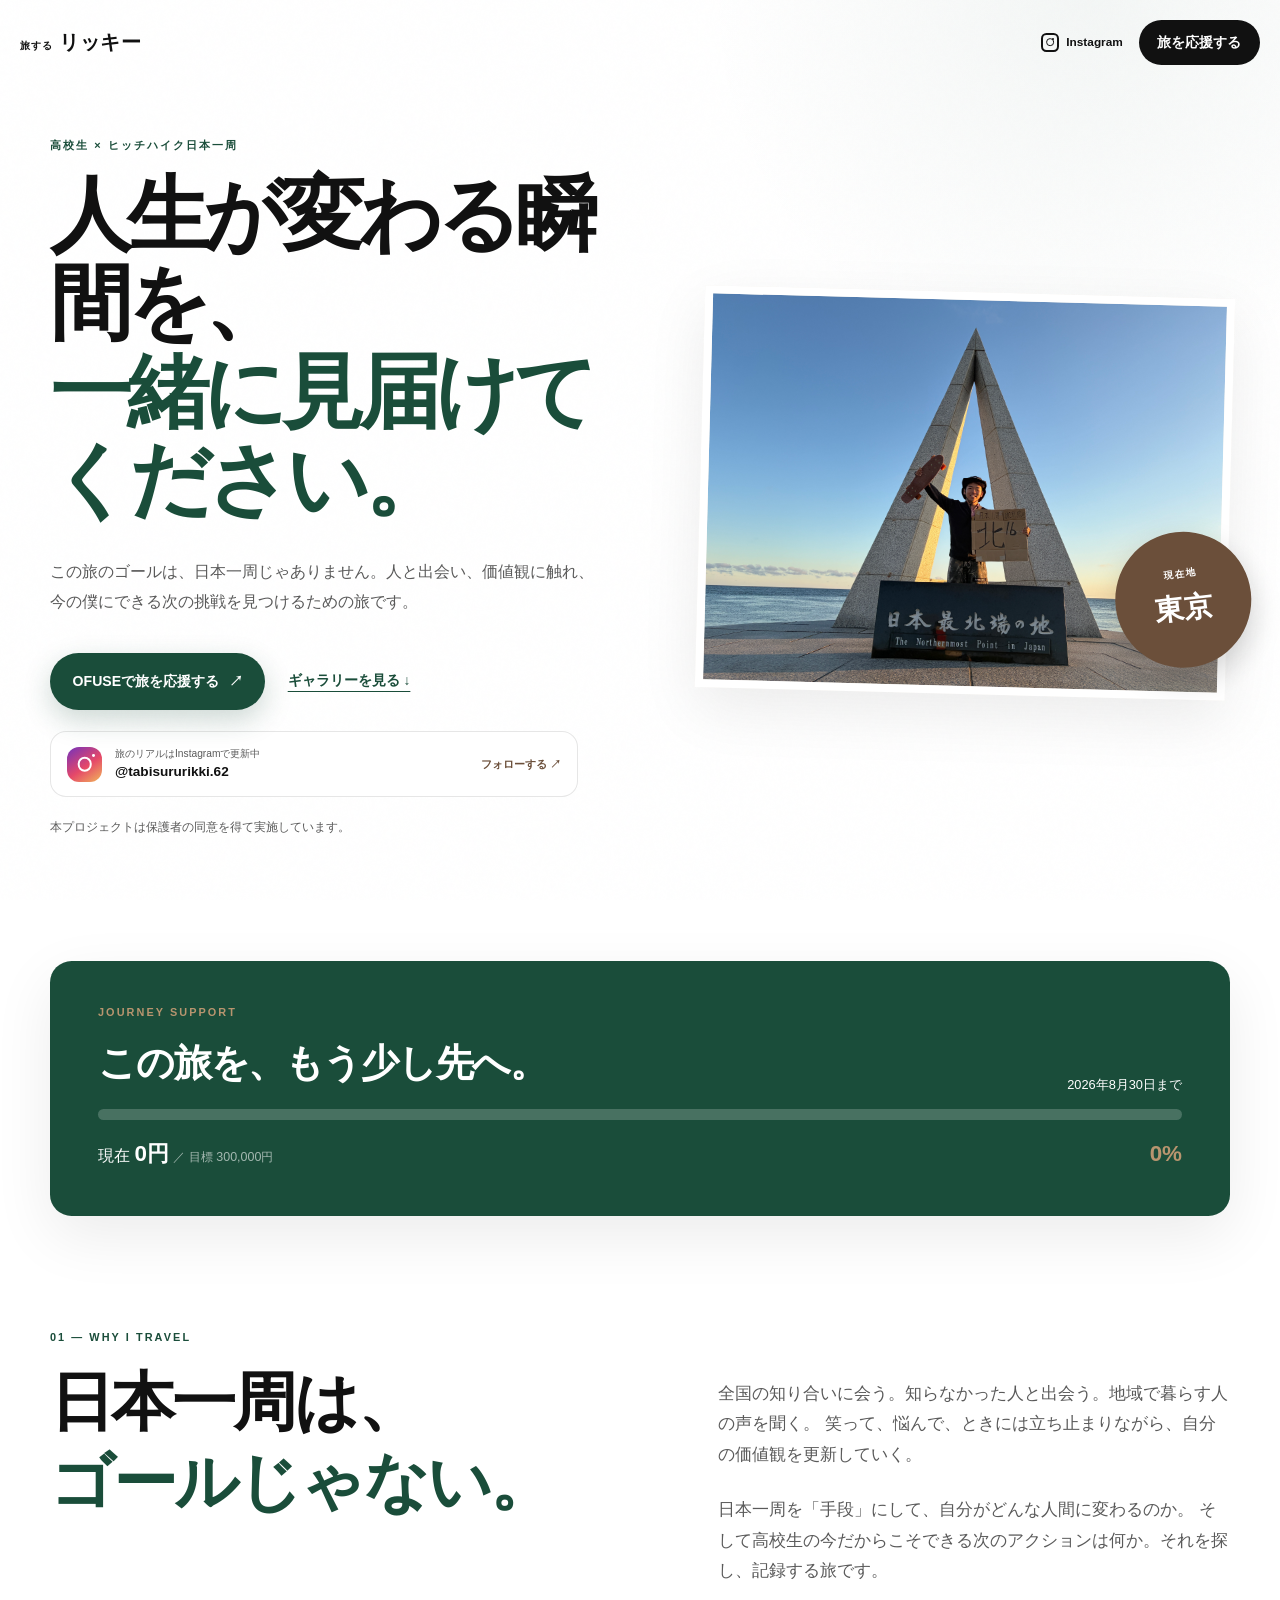
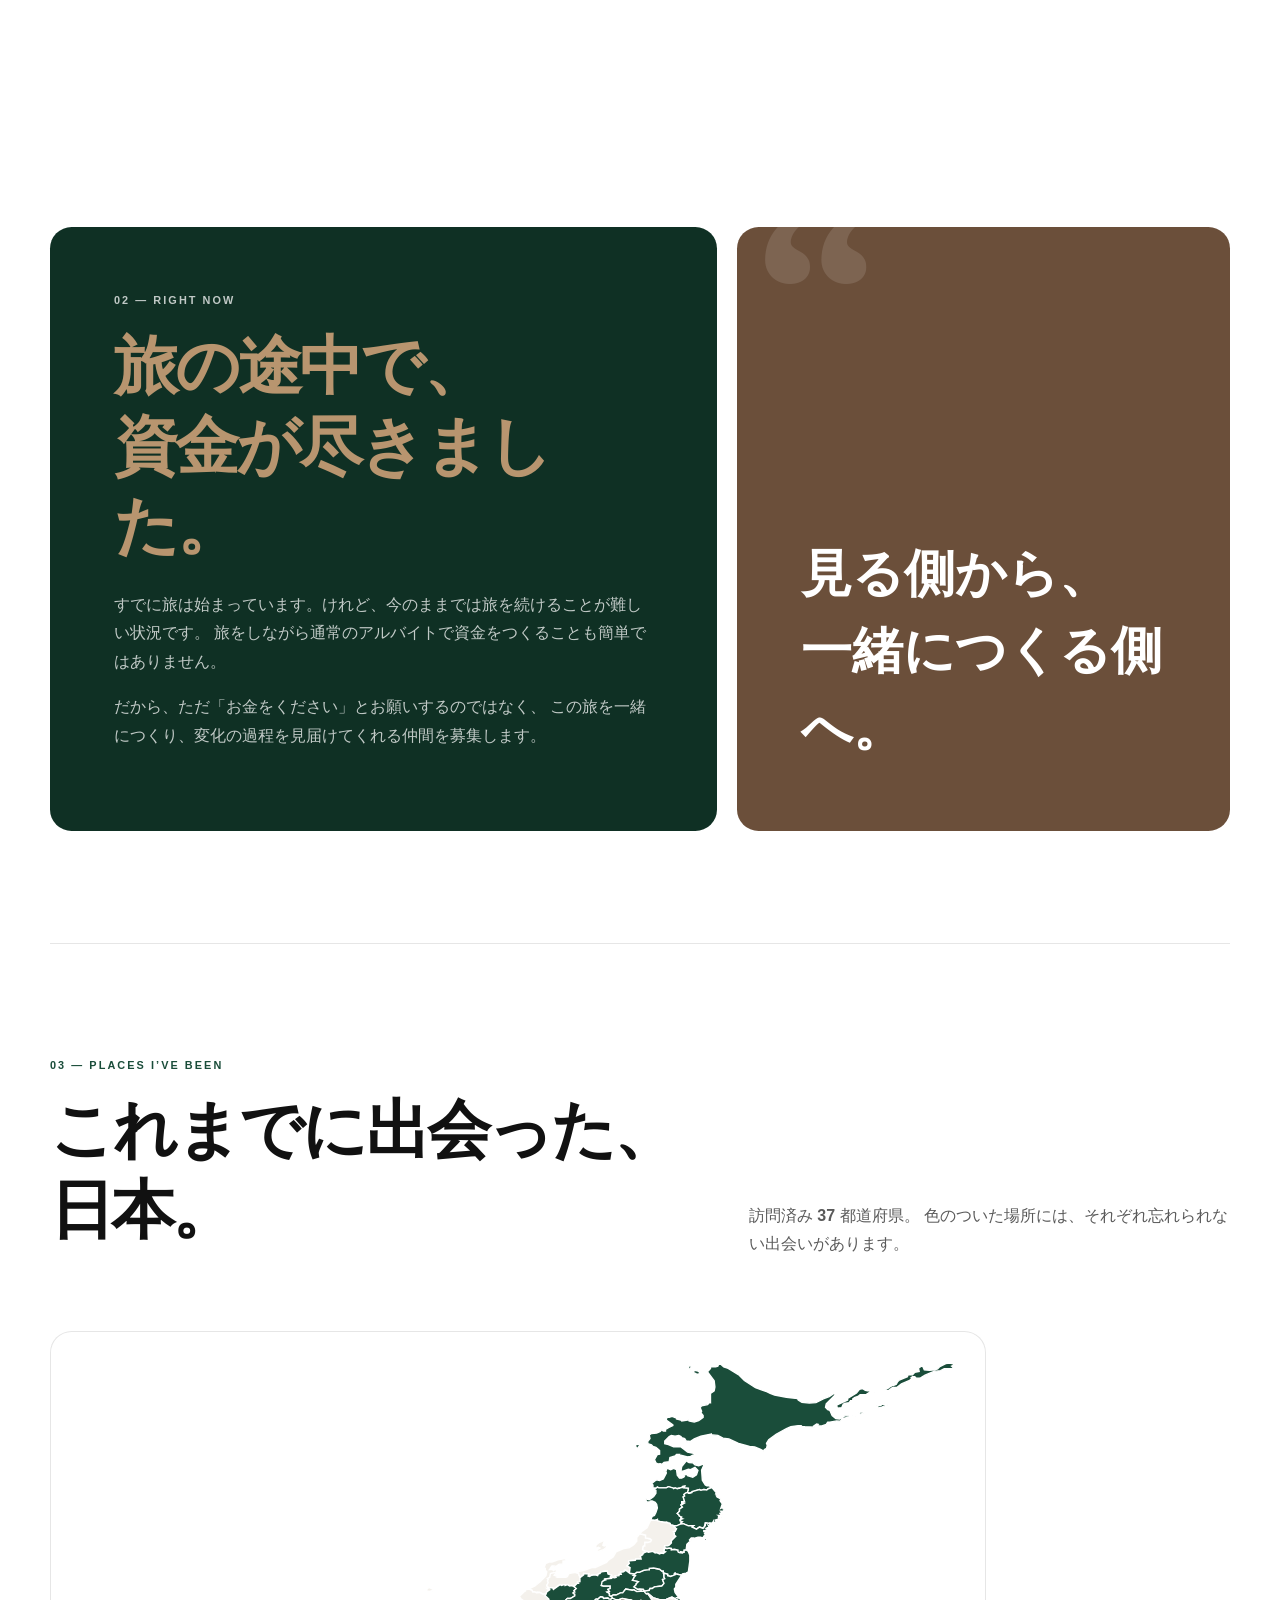
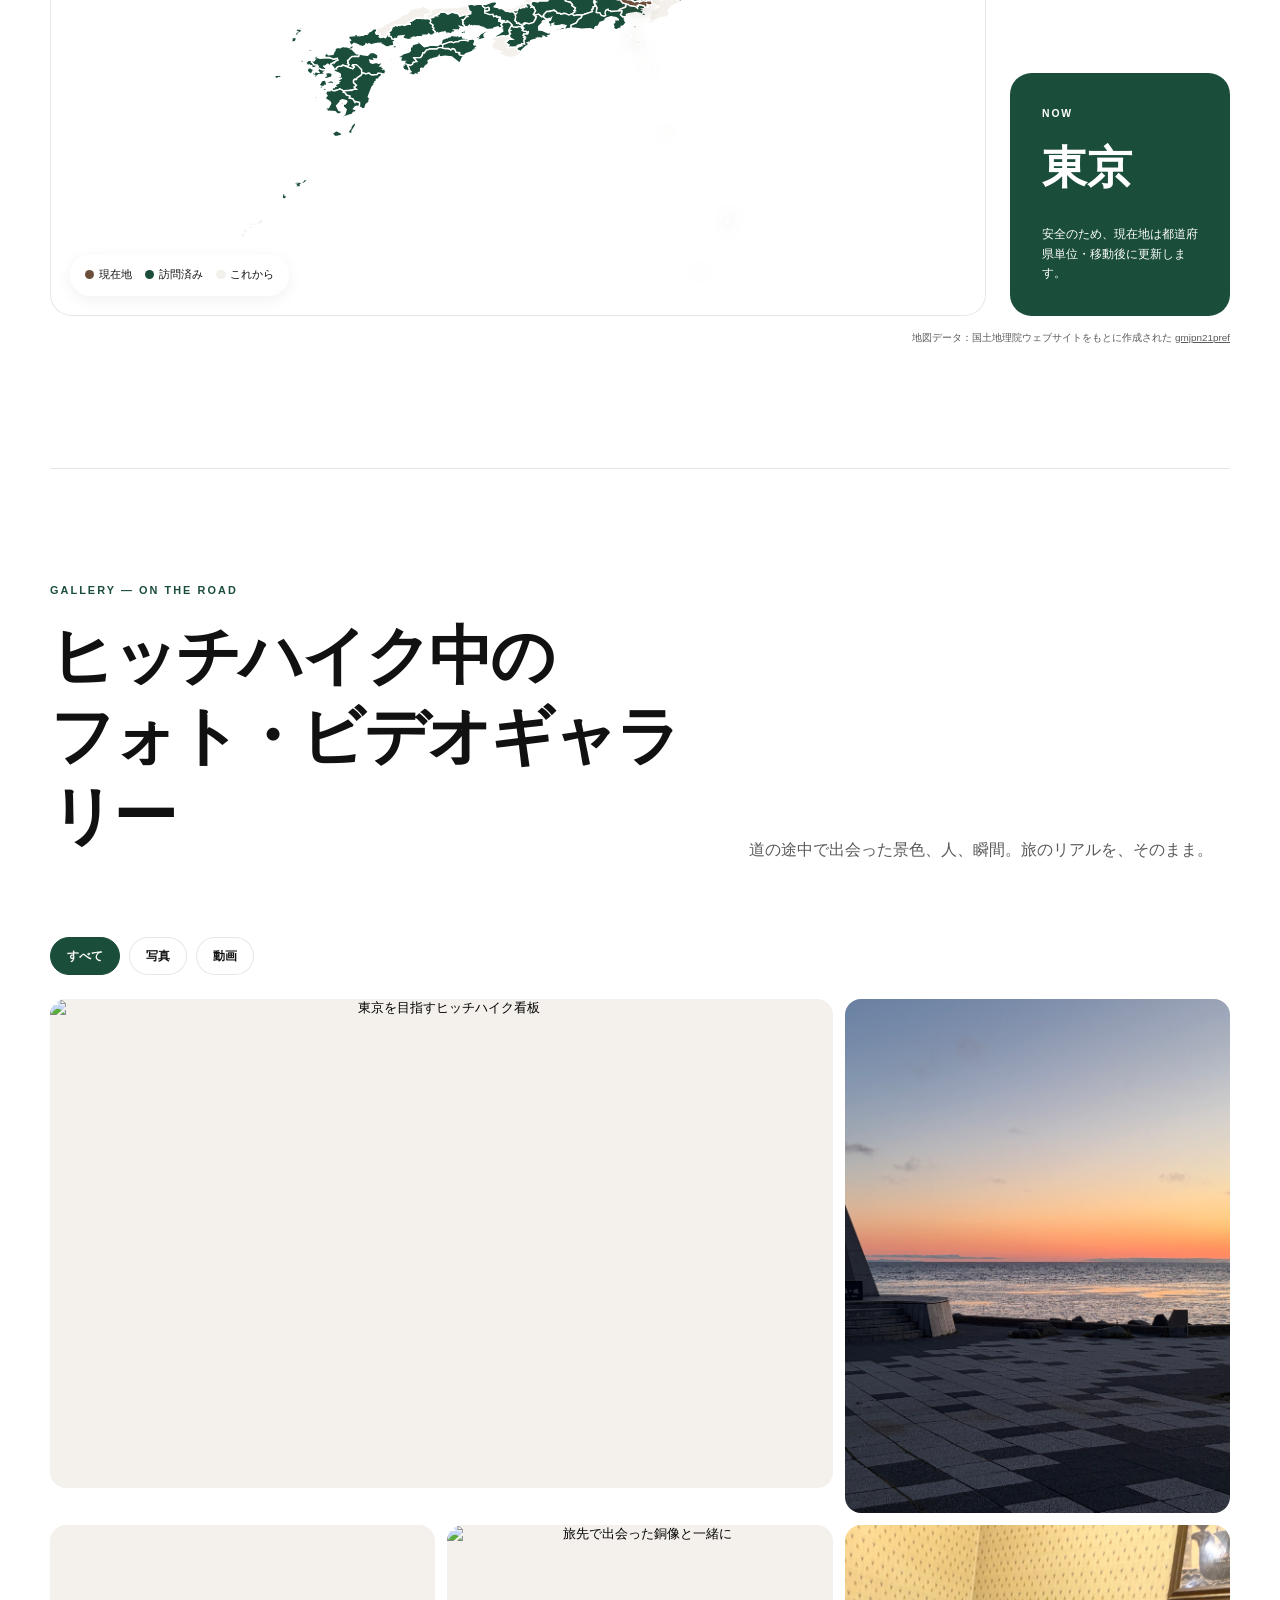
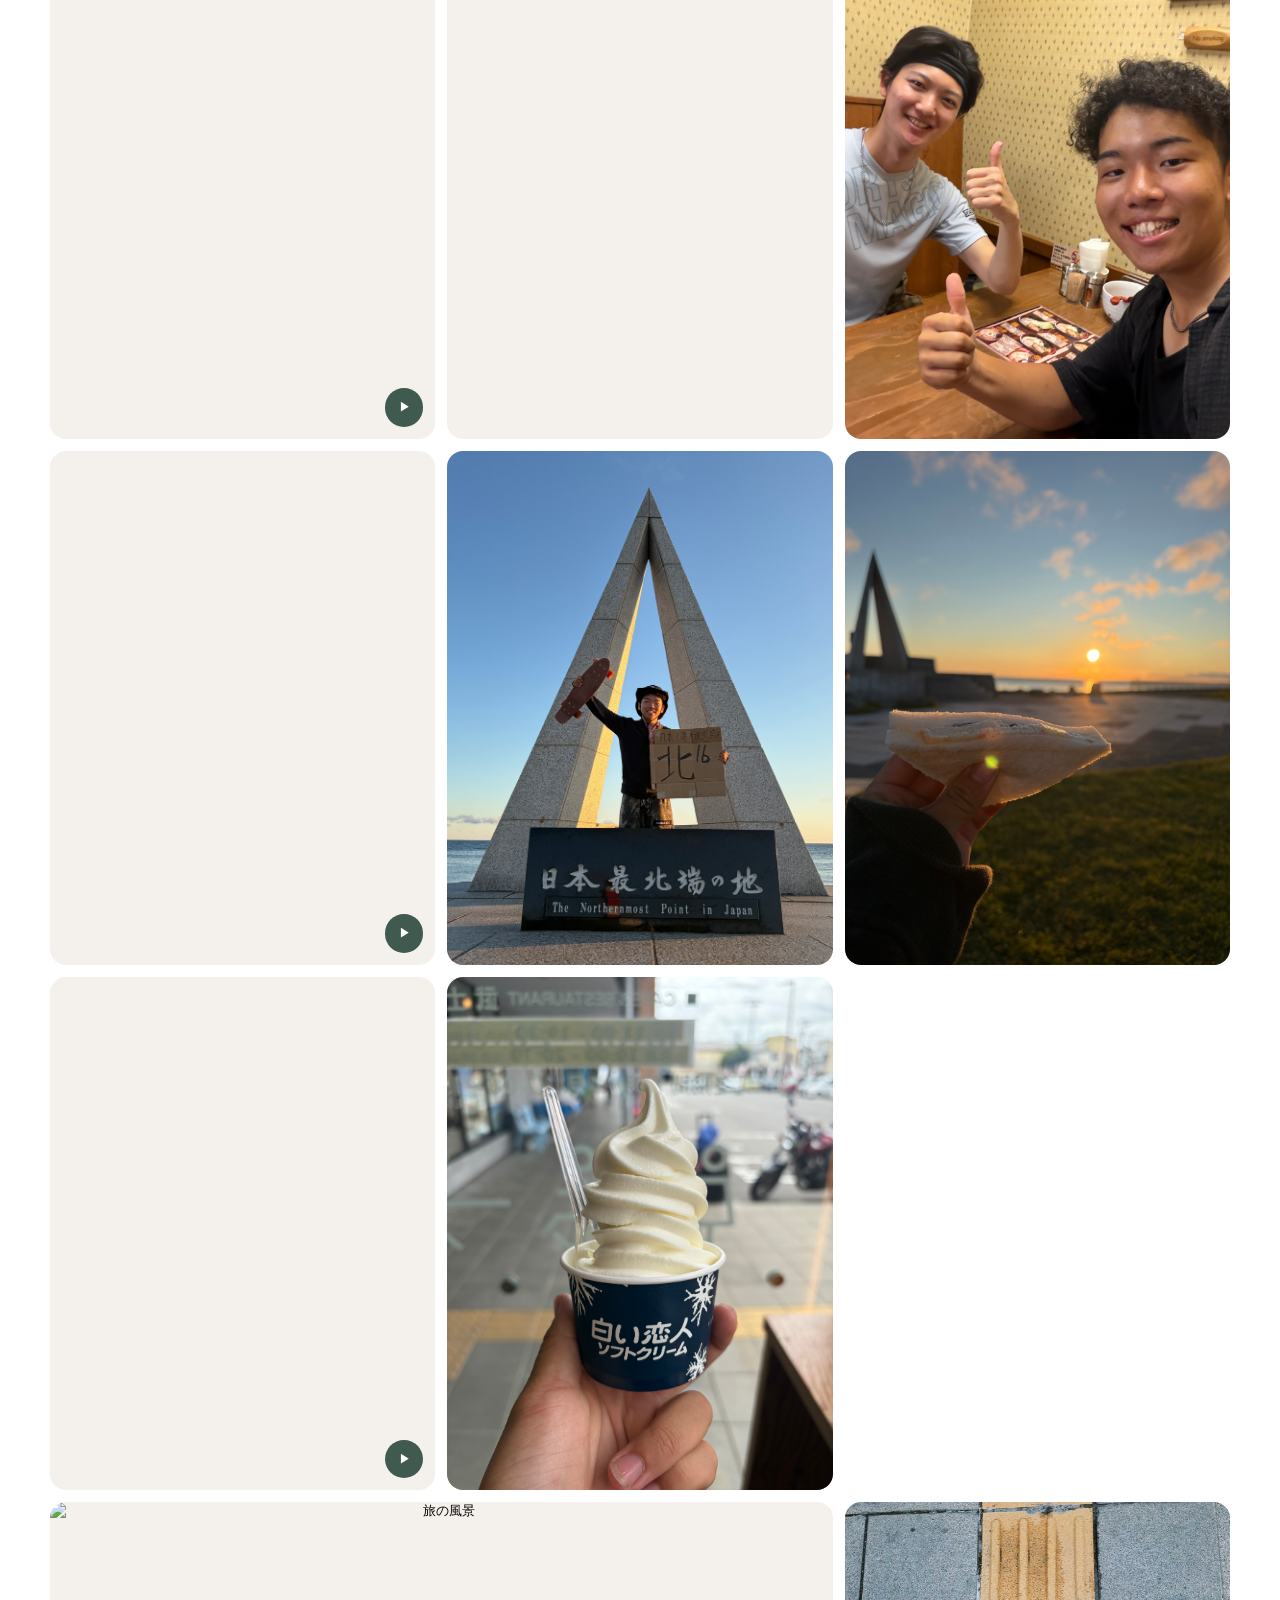
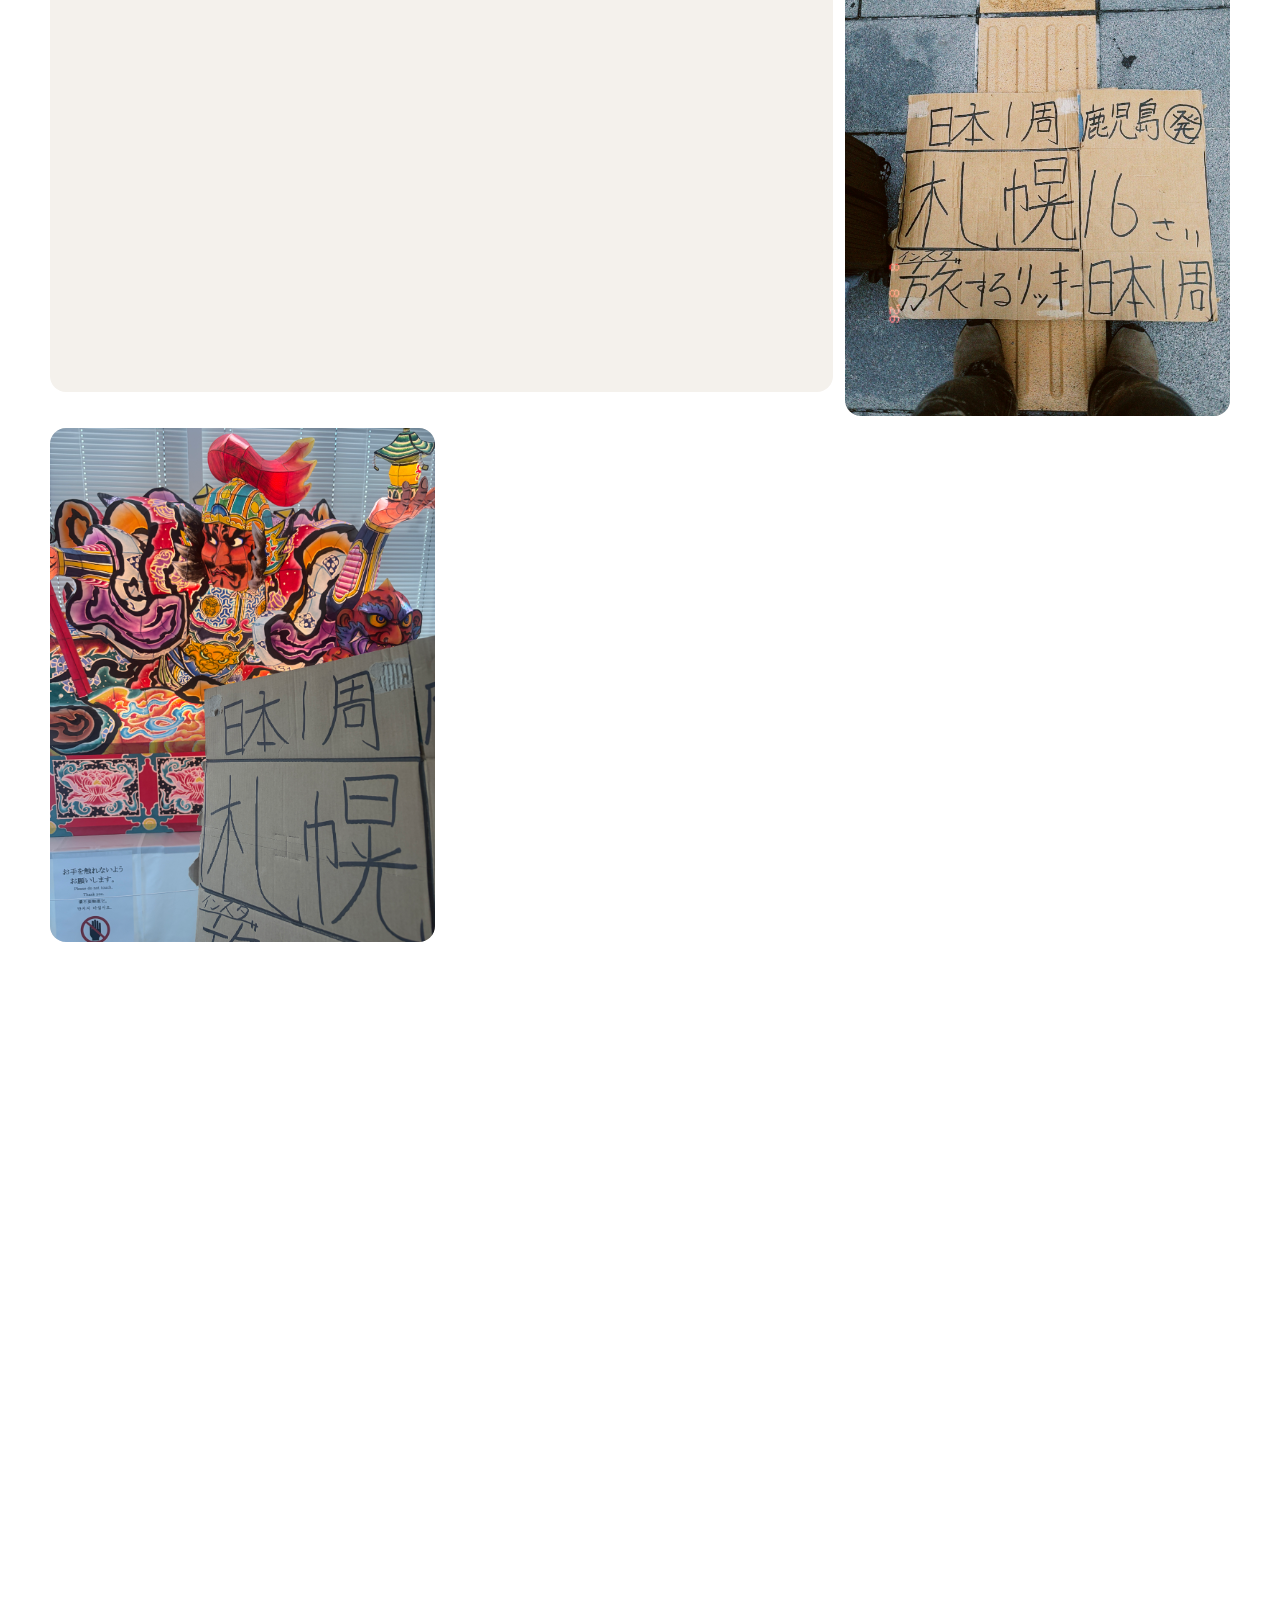
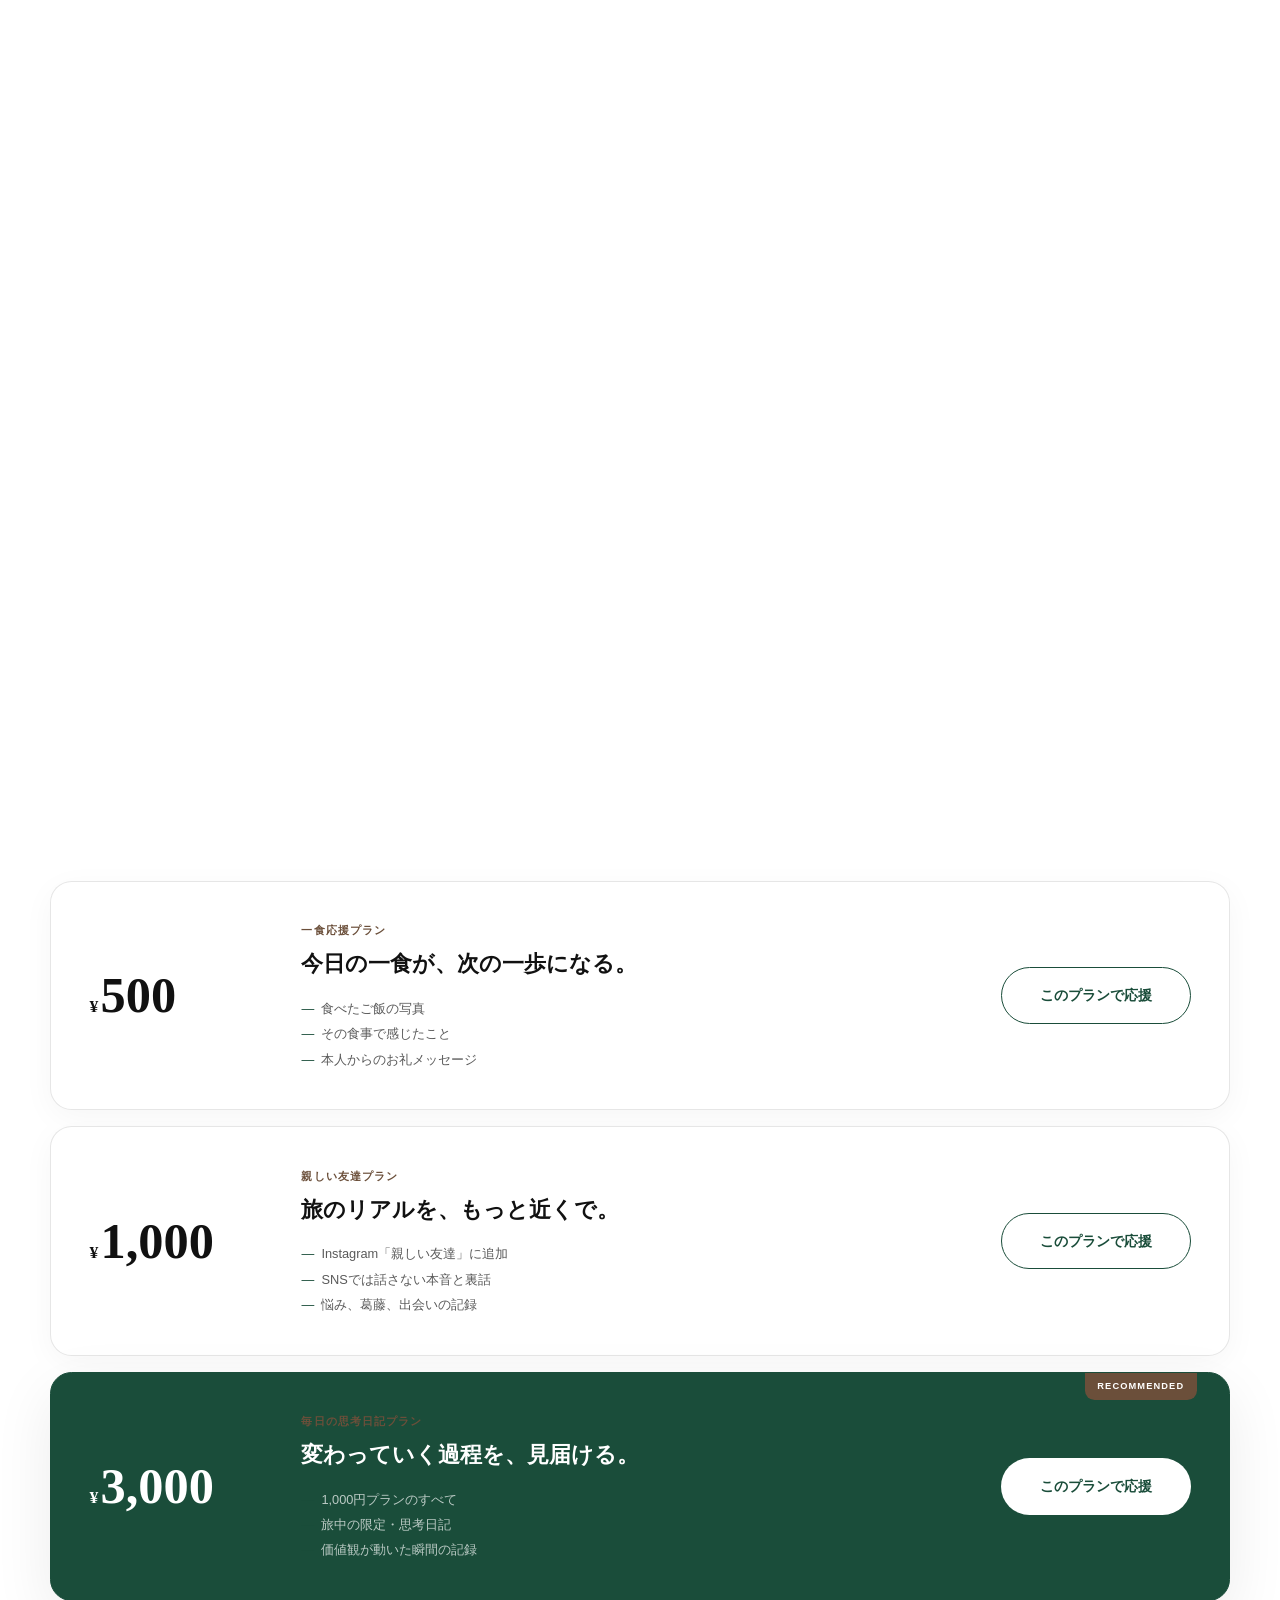
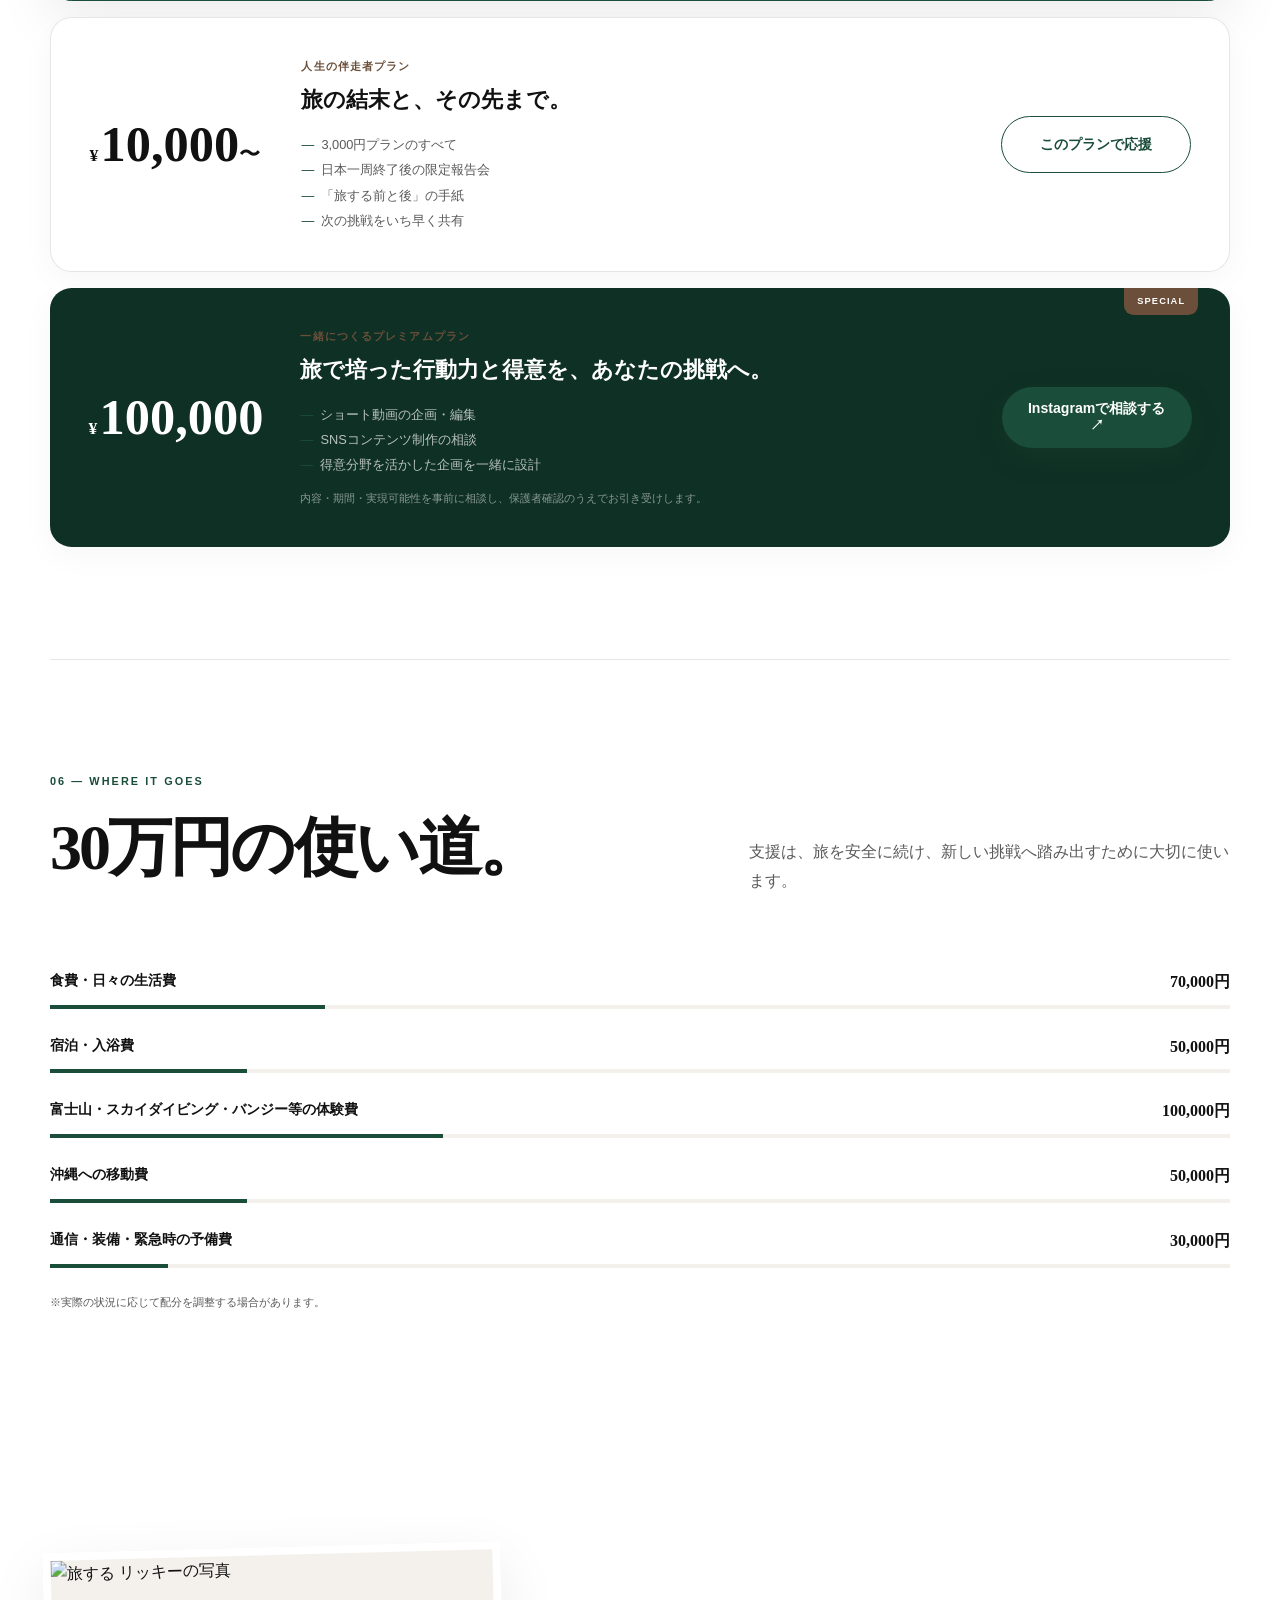
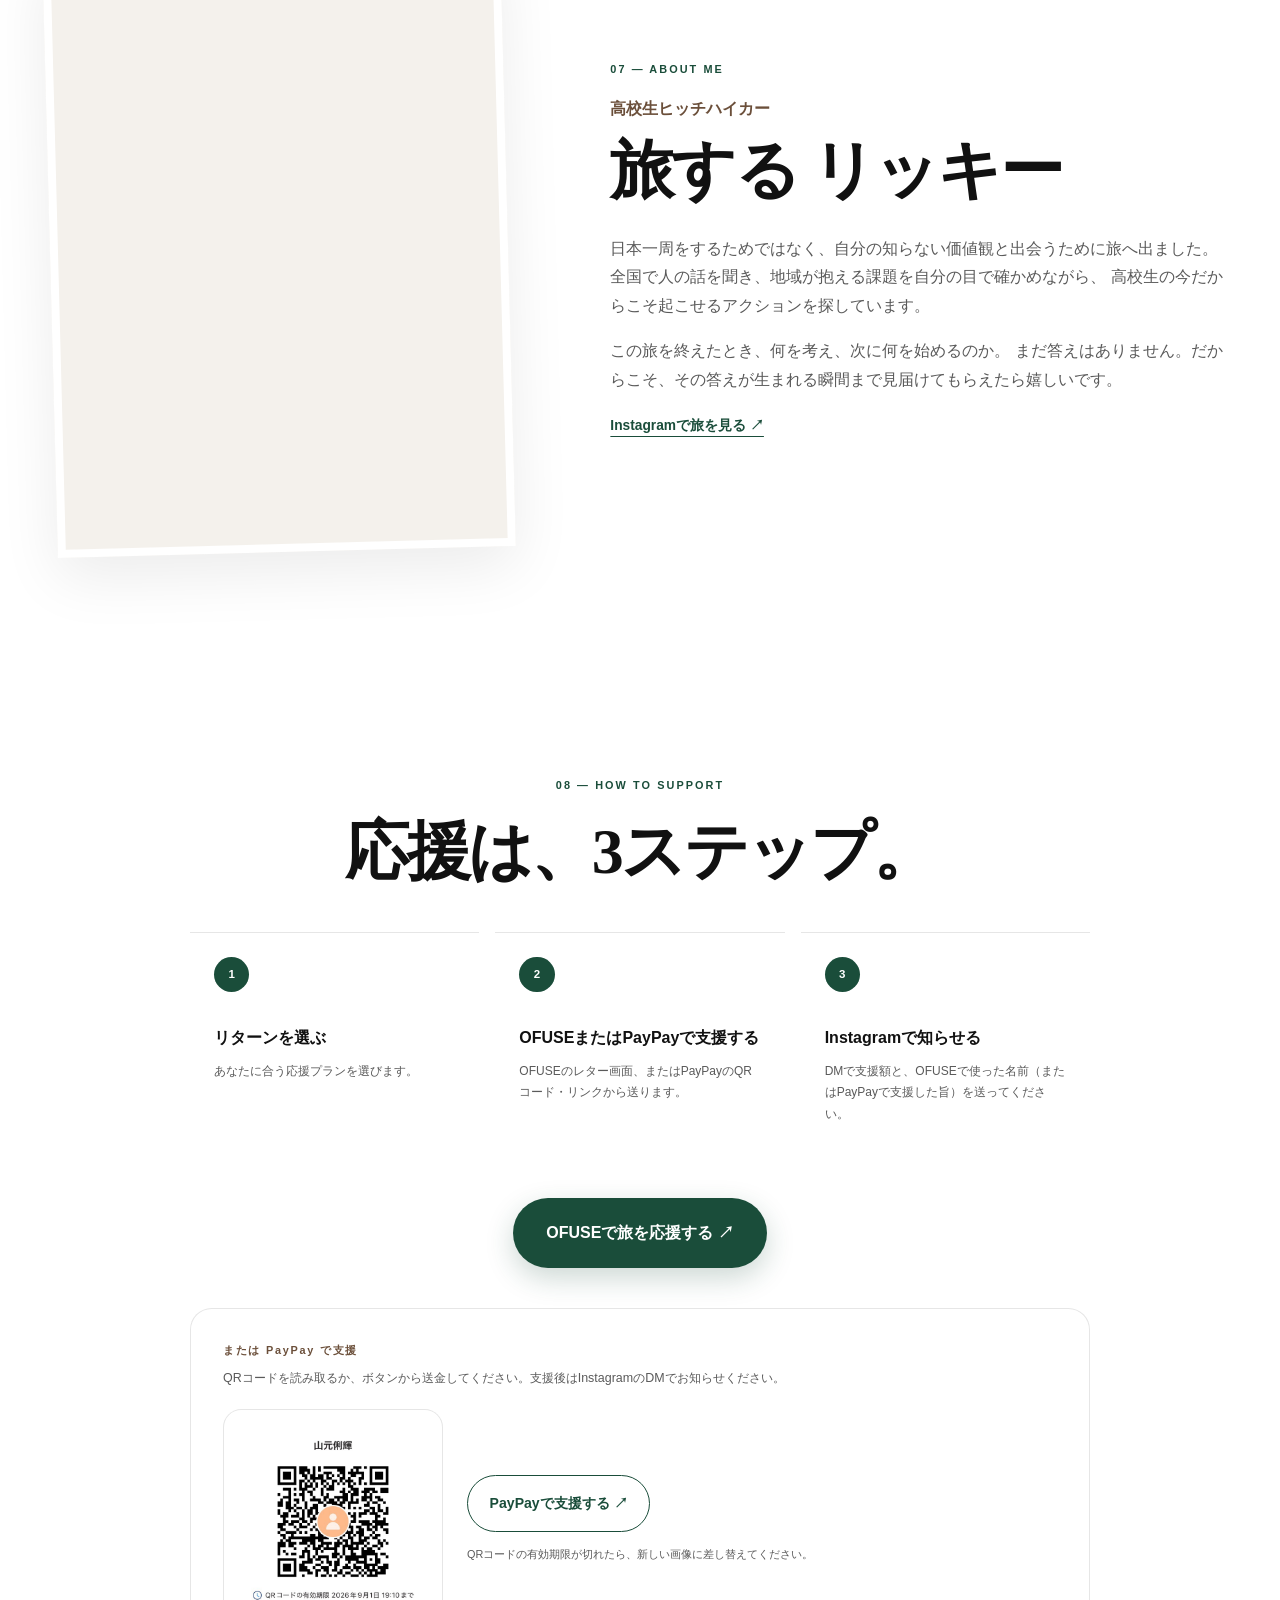
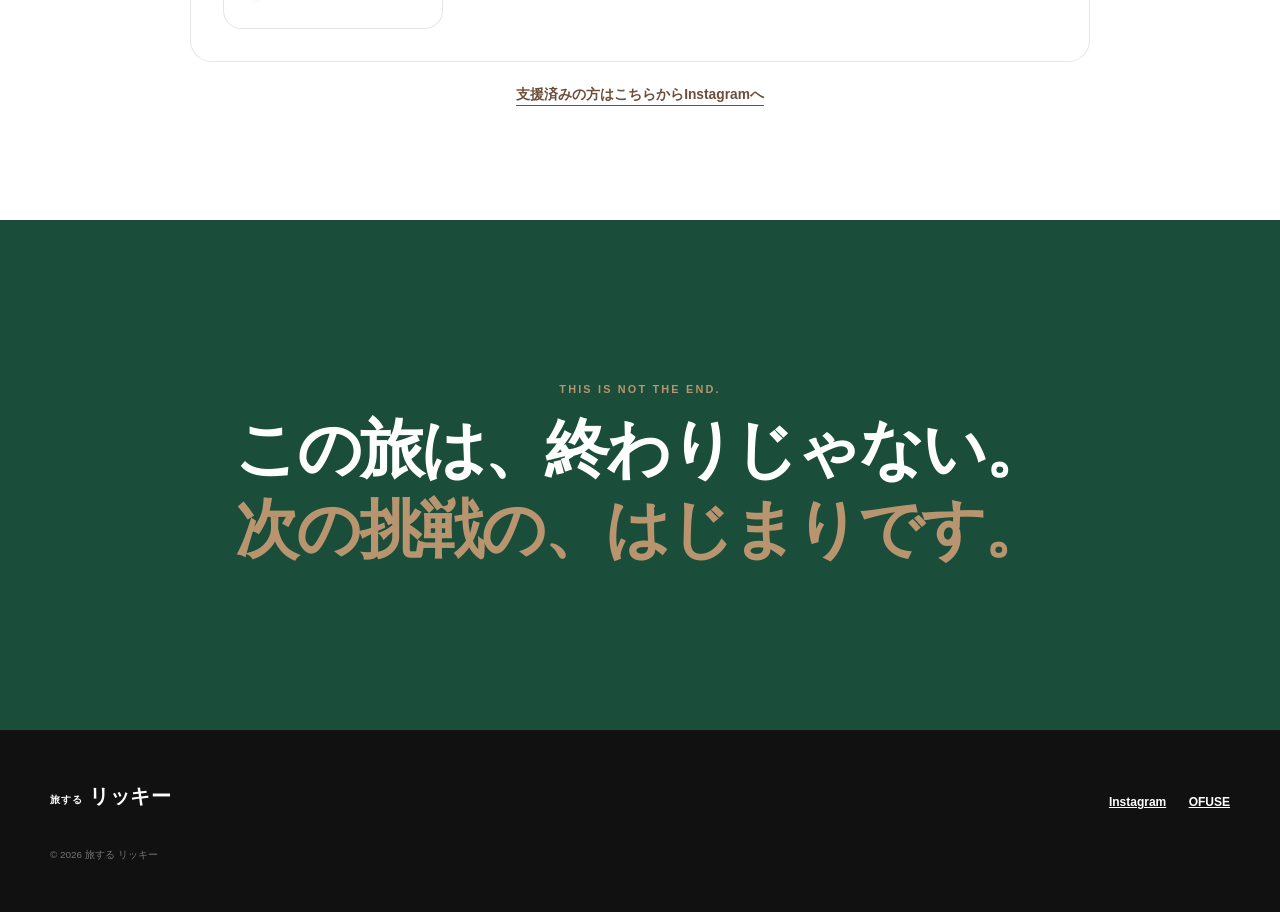
==== commit e1c16d86: "PayPay支援・地図修正・スプレッドシート連携を追加 スマホ地図の歪み修正、PayPay QR、Google Sheets から支援額と現在地を更新できるようにした。  Co-authored-by" ====
--- a/index.html
+++ b/index.html
@@ -183,6 +183,7 @@
             <svg
               id="japan-map"
               viewBox="0 0 760 520"
+              preserveAspectRatio="xMidYMid meet"
               role="img"
               aria-label="訪問済み都道府県を示す日本地図"
             ></svg>
@@ -425,13 +426,16 @@
           </li>
           <li>
             <span>2</span>
-            <div><strong>OFUSEで支援する</strong><p>支援付きレター画面で金額を調整して送ります。</p></div>
+            <div>
+              <strong>OFUSEまたはPayPayで支援する</strong>
+              <p>OFUSEのレター画面、またはPayPayのQRコード・リンクから送ります。</p>
+            </div>
           </li>
           <li>
             <span>3</span>
             <div>
               <strong>Instagramで知らせる</strong>
-              <p>DMで支援額とOFUSEで使った名前を送ってください。</p>
+              <p>DMで支援額と、OFUSEで使った名前（またはPayPayで支援した旨）を送ってください。</p>
             </div>
           </li>
         </ol>
@@ -441,8 +445,36 @@
           target="_blank"
           rel="noopener noreferrer"
         >
-          人生が変わる旅を応援する ↗
+          OFUSEで旅を応援する ↗
         </a>
+        <div class="paypay-block reveal" data-paypay-block>
+          <p class="paypay-label">または PayPay で支援</p>
+          <p class="paypay-note">
+            QRコードを読み取るか、ボタンから送金してください。支援後はInstagramのDMでお知らせください。
+          </p>
+          <div class="paypay-grid">
+            <a class="paypay-qr-link" data-paypay-link href="https://qr.paypay.ne.jp/p2p01_A1I2BvXzLOKWdlUn">
+              <img
+                data-paypay-qr
+                src="./media/paypay-qr.jpg"
+                alt="PayPayで支援するQRコード"
+                width="240"
+                height="240"
+                loading="lazy"
+              />
+            </a>
+            <div class="paypay-actions">
+              <a
+                class="button button-outline paypay-button"
+                data-paypay-link
+                href="https://qr.paypay.ne.jp/p2p01_A1I2BvXzLOKWdlUn"
+              >
+                PayPayで支援する ↗
+              </a>
+              <p class="paypay-expiry">QRコードの有効期限が切れたら、新しい画像に差し替えてください。</p>
+            </div>
+          </div>
+        </div>
         <a
           class="dm-link"
           href="https://www.instagram.com/tabisururikki.62/"
--- a/styles.css
+++ b/styles.css
@@ -628,7 +628,6 @@
 
 .map-frame {
   position: relative;
-  min-height: 580px;
   padding: 1rem;
   border: 1px solid var(--line);
   border-radius: var(--radius);
@@ -638,7 +637,7 @@
 #japan-map {
   display: block;
   width: 100%;
-  min-height: 500px;
+  height: auto;
 }
 
 #japan-map path {
@@ -1177,6 +1176,69 @@
   color: var(--brown);
 }
 
+.paypay-block {
+  width: 100%;
+  margin-top: 2.5rem;
+  padding: 2rem;
+  border: 1px solid var(--line);
+  border-radius: var(--radius);
+  background: var(--white);
+  text-align: left;
+}
+
+.paypay-label {
+  margin-bottom: 0.45rem;
+  color: var(--brown);
+  font-size: 0.68rem;
+  font-weight: 900;
+  letter-spacing: 0.16em;
+}
+
+.paypay-note {
+  margin-bottom: 1.25rem;
+  color: var(--muted);
+  font-size: 0.78rem;
+  line-height: 1.7;
+}
+
+.paypay-grid {
+  display: grid;
+  align-items: center;
+  grid-template-columns: minmax(0, 220px) minmax(0, 1fr);
+  gap: 1.5rem;
+}
+
+.paypay-qr-link {
+  display: block;
+  padding: 0.75rem;
+  border: 1px solid var(--line);
+  border-radius: calc(var(--radius) - 0.2rem);
+  background: var(--paper);
+}
+
+.paypay-qr-link img {
+  display: block;
+  width: 100%;
+  height: auto;
+  border-radius: 0.35rem;
+}
+
+.paypay-actions {
+  display: grid;
+  gap: 0.85rem;
+}
+
+.paypay-button {
+  justify-self: start;
+}
+
+.paypay-expiry {
+  margin: 0;
+  color: var(--muted);
+  font-size: 0.68rem;
+  line-height: 1.6;
+}
+
 .final-message {
   padding: 10rem 2rem;
   color: var(--white);
@@ -1538,12 +1600,7 @@
   }
 
   .map-frame {
-    min-height: 320px;
     padding: 0.25rem;
-  }
-
-  #japan-map {
-    min-height: 290px;
   }
 
   .map-legend {
@@ -1627,6 +1684,26 @@
 
   .support-flow h2 {
     font-size: clamp(1.55rem, 6.5vw, 2rem);
+  }
+
+  .paypay-block {
+    margin-top: 2rem;
+    padding: 1.35rem;
+  }
+
+  .paypay-grid {
+    grid-template-columns: 1fr;
+    gap: 1rem;
+  }
+
+  .paypay-qr-link {
+    max-width: 220px;
+    margin: 0 auto;
+  }
+
+  .paypay-button {
+    width: 100%;
+    justify-self: stretch;
   }
 
   .support-flow .button-large {
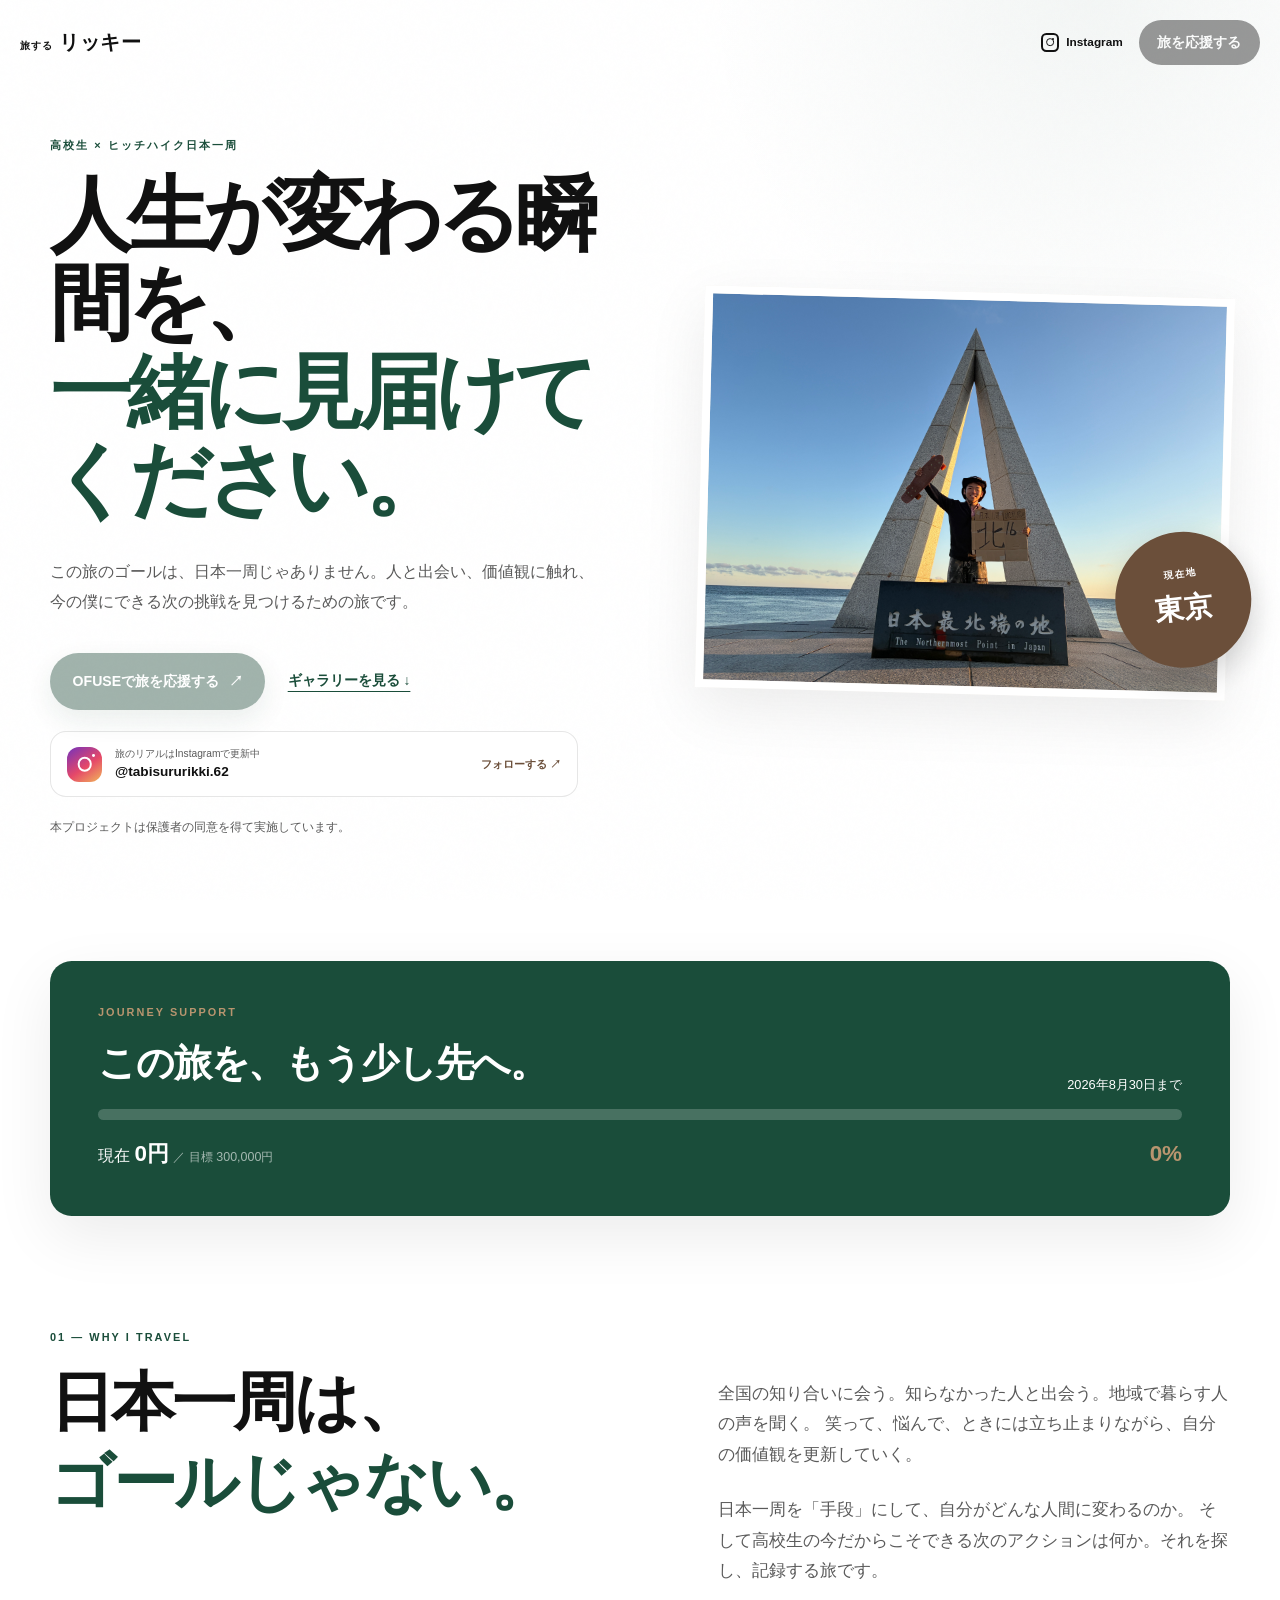
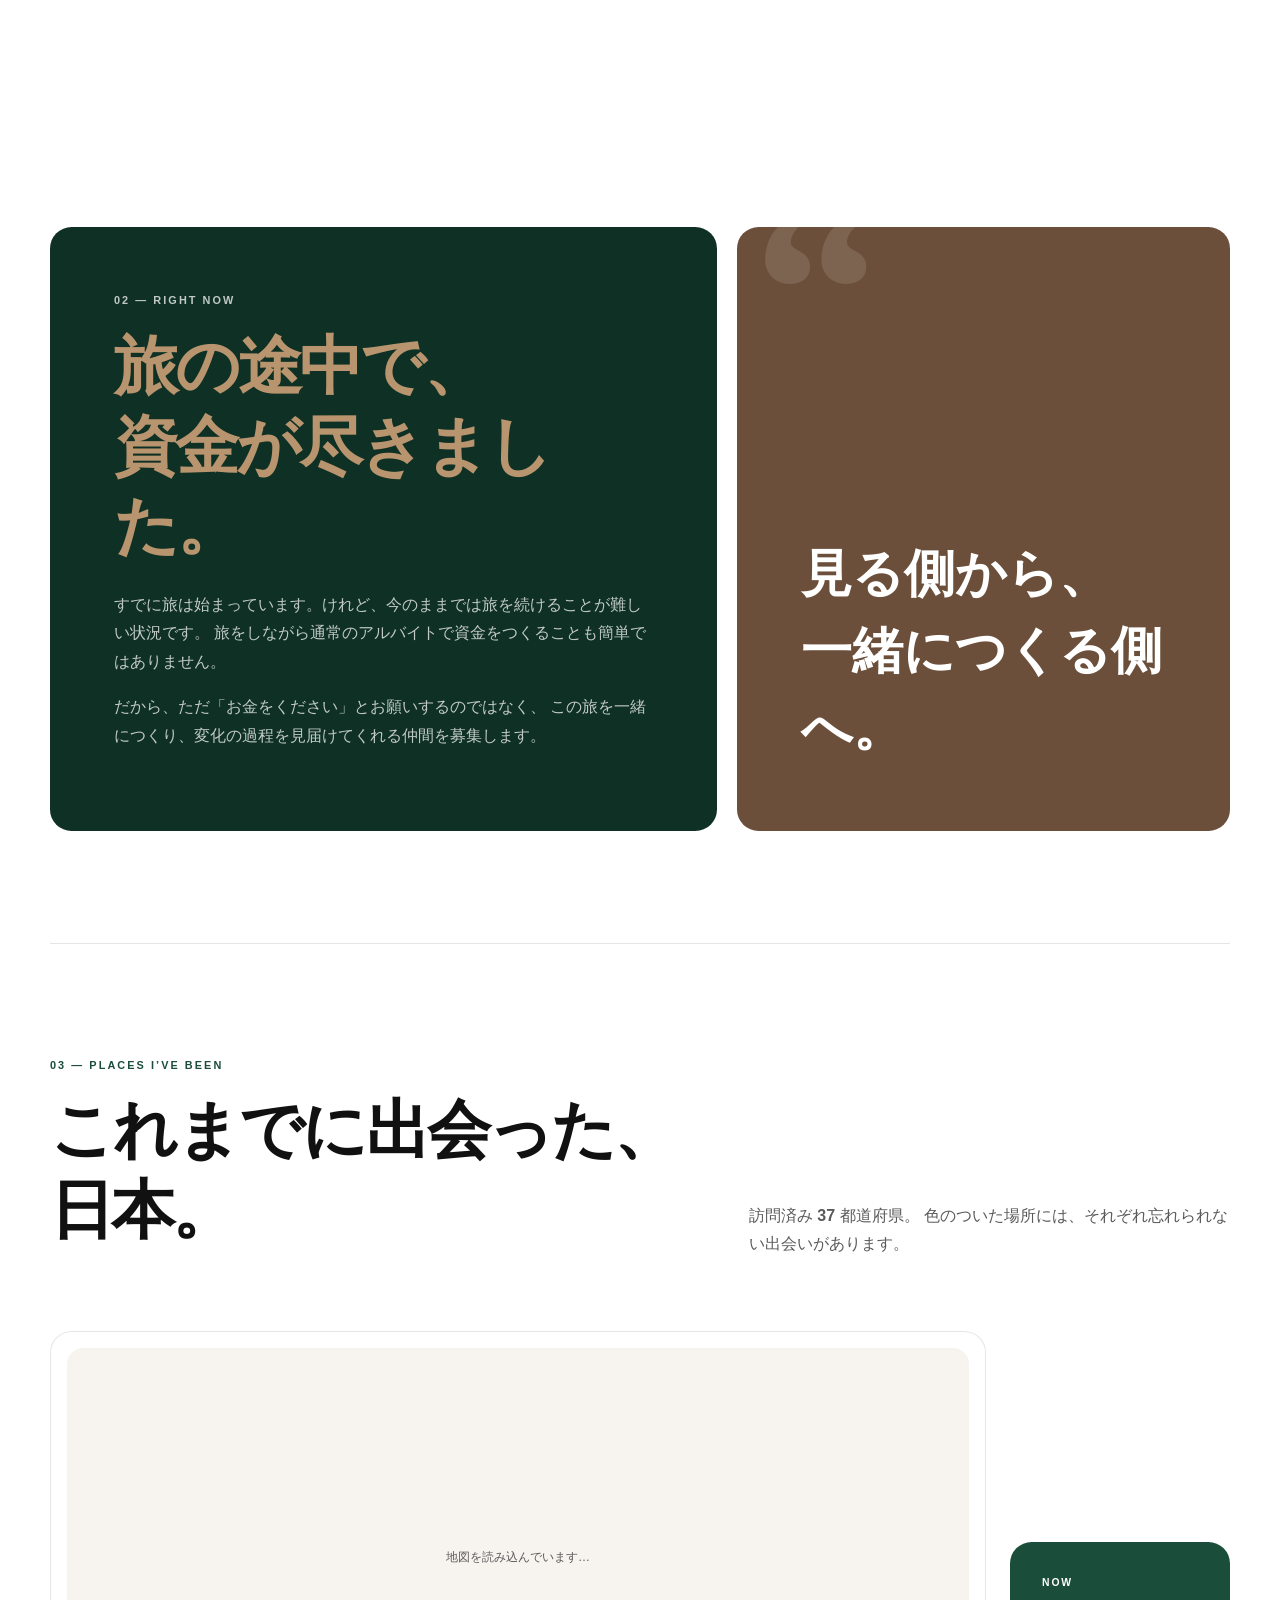
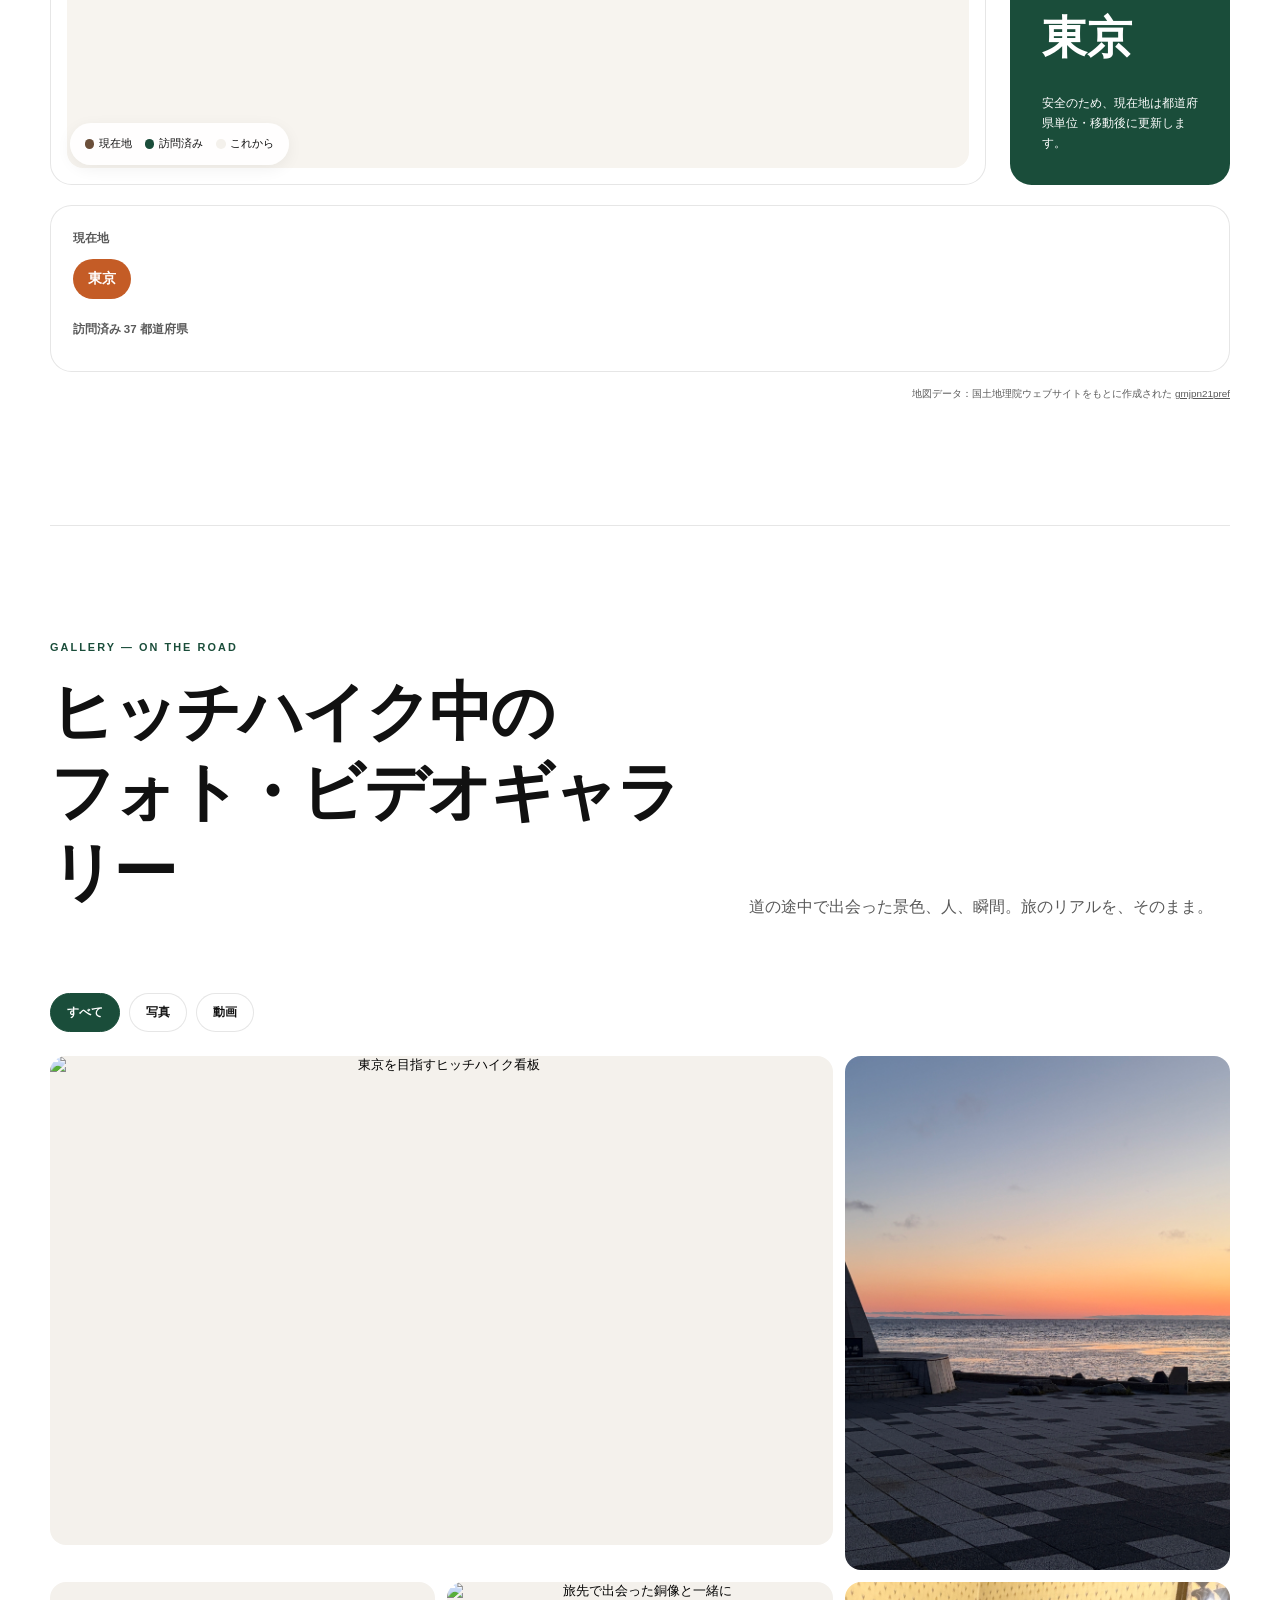
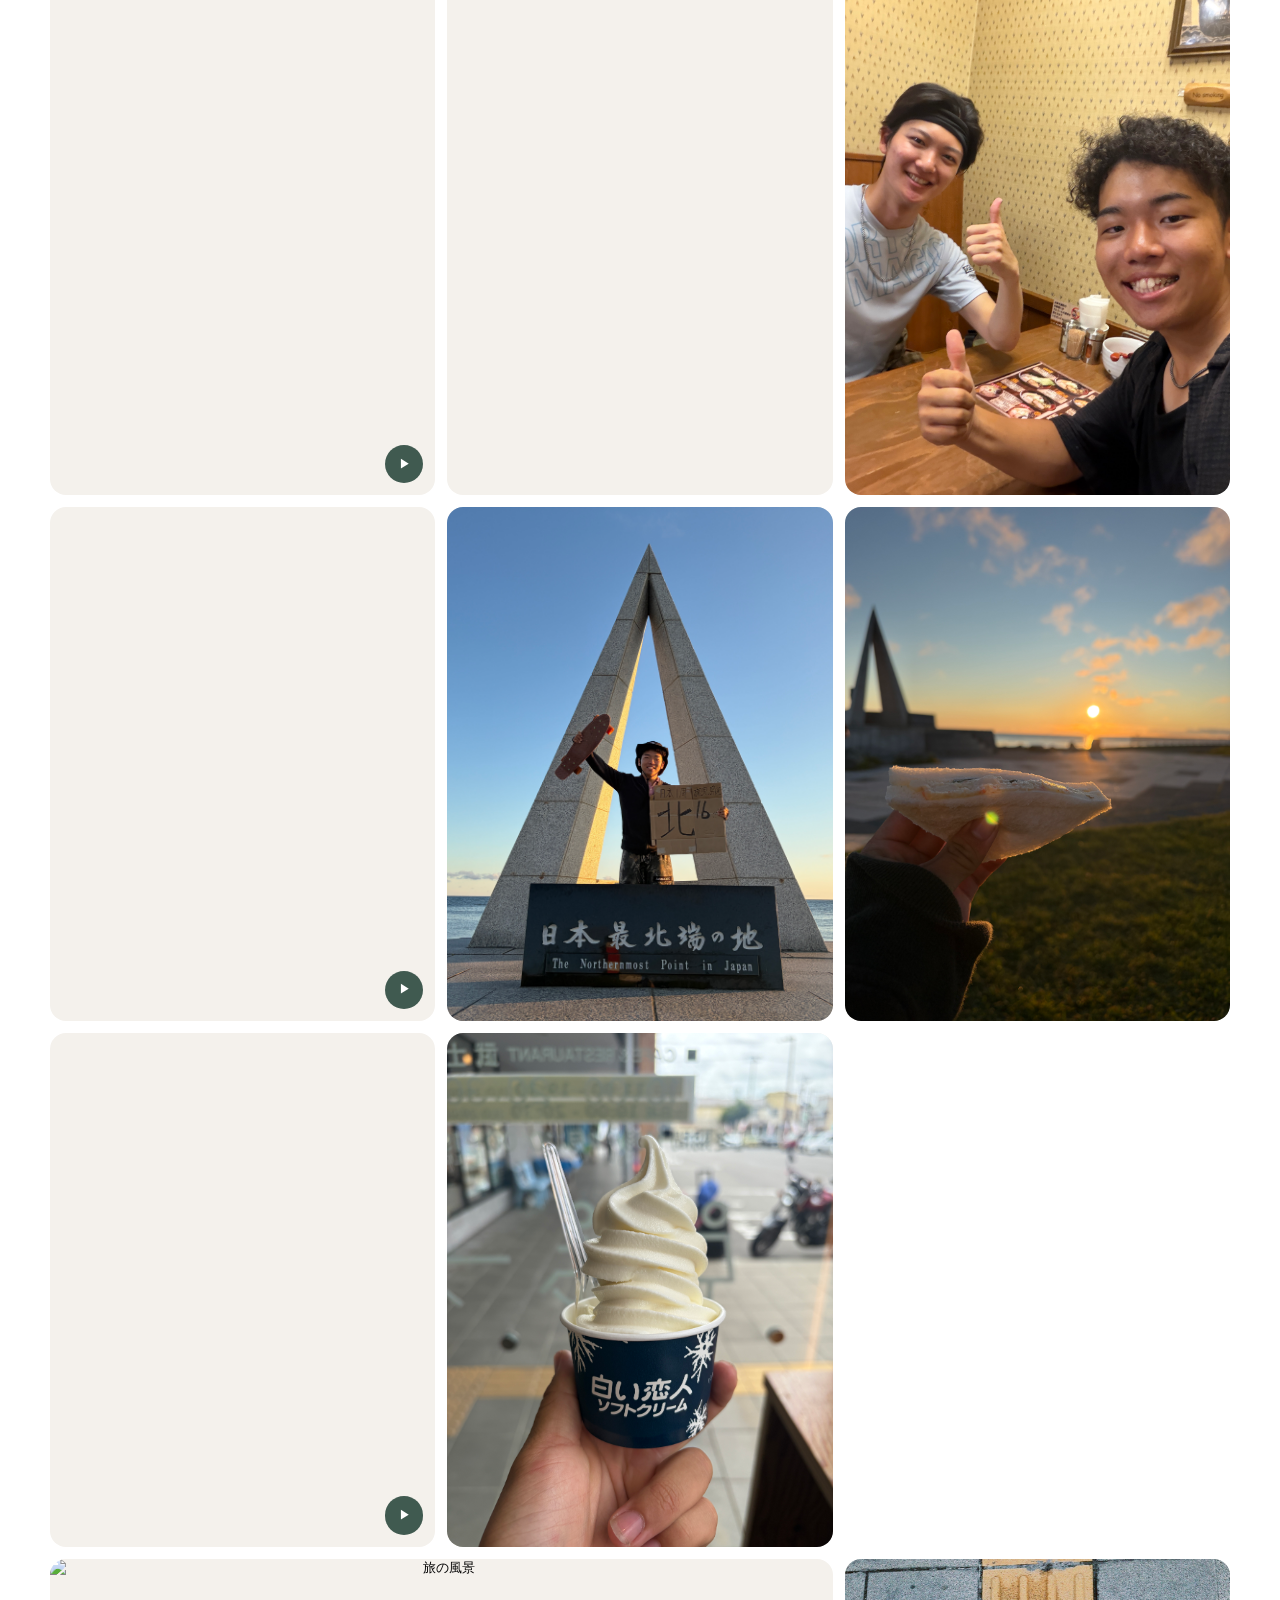
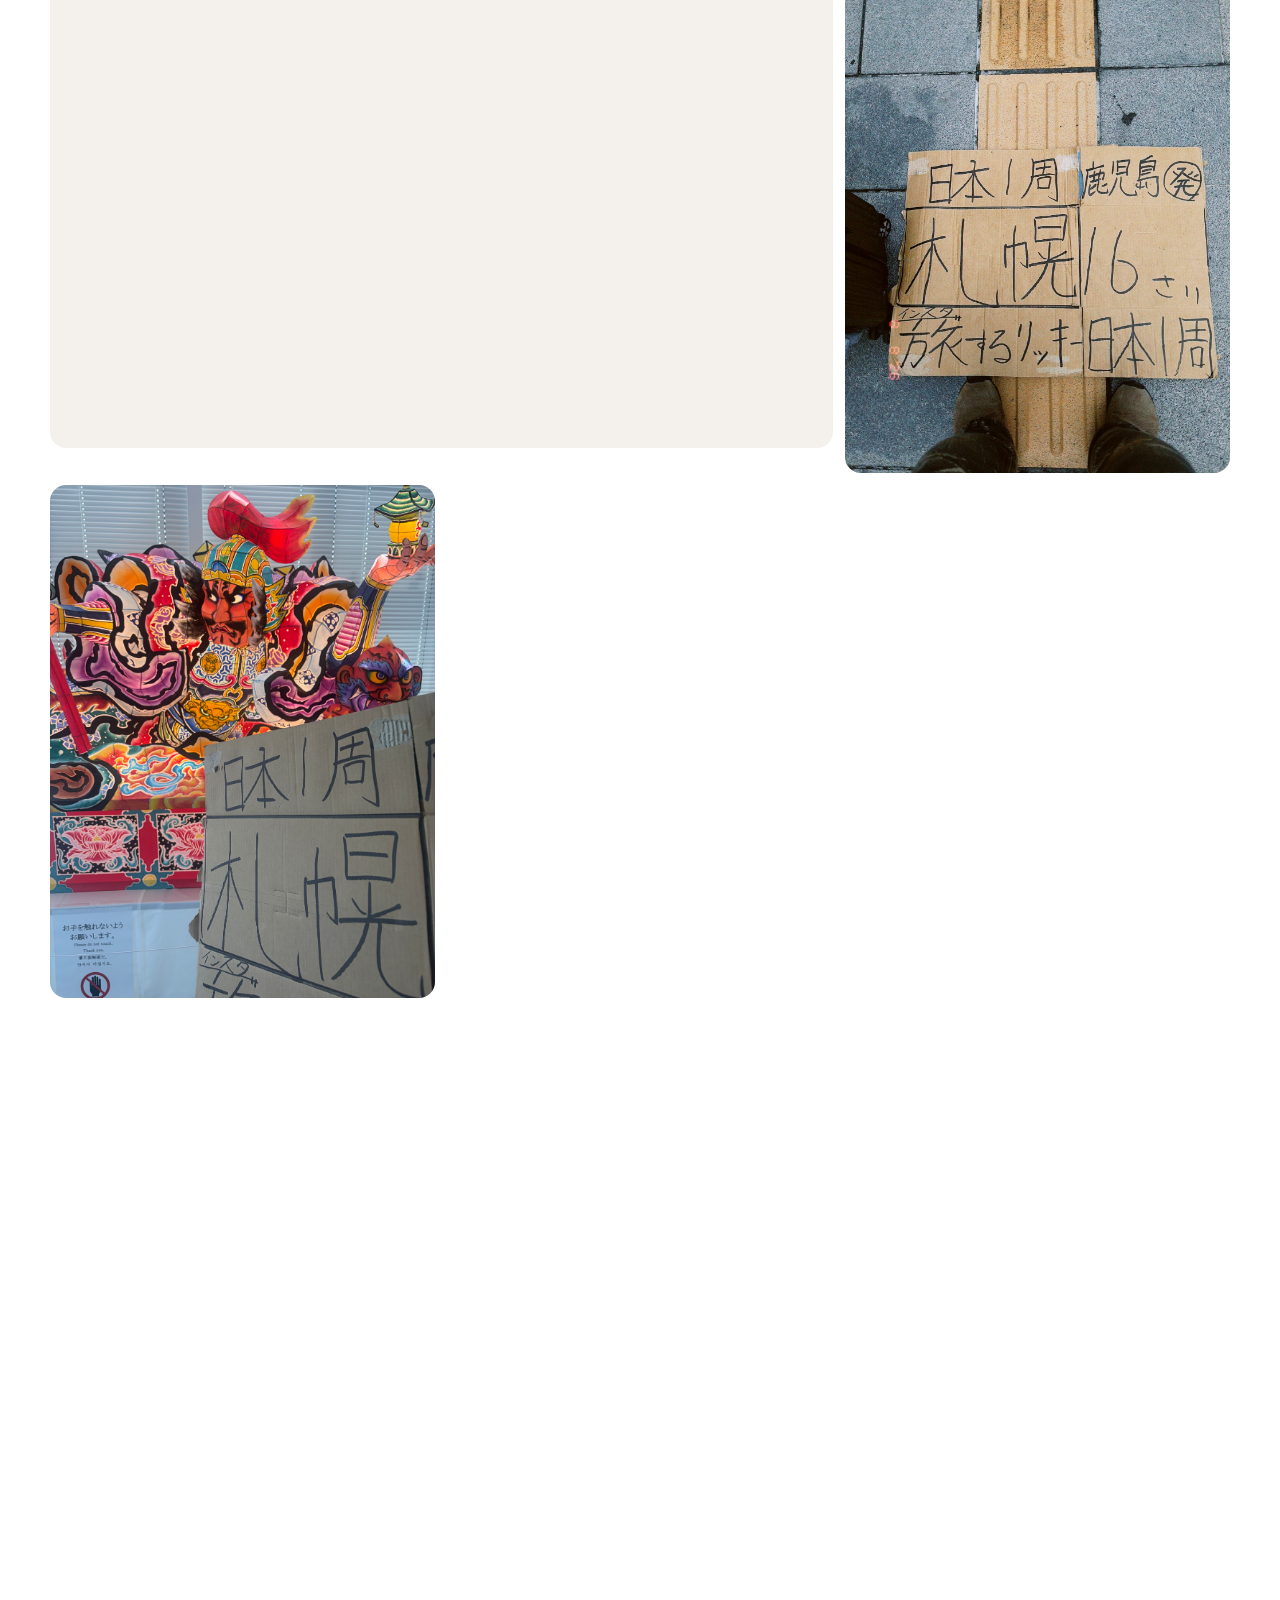
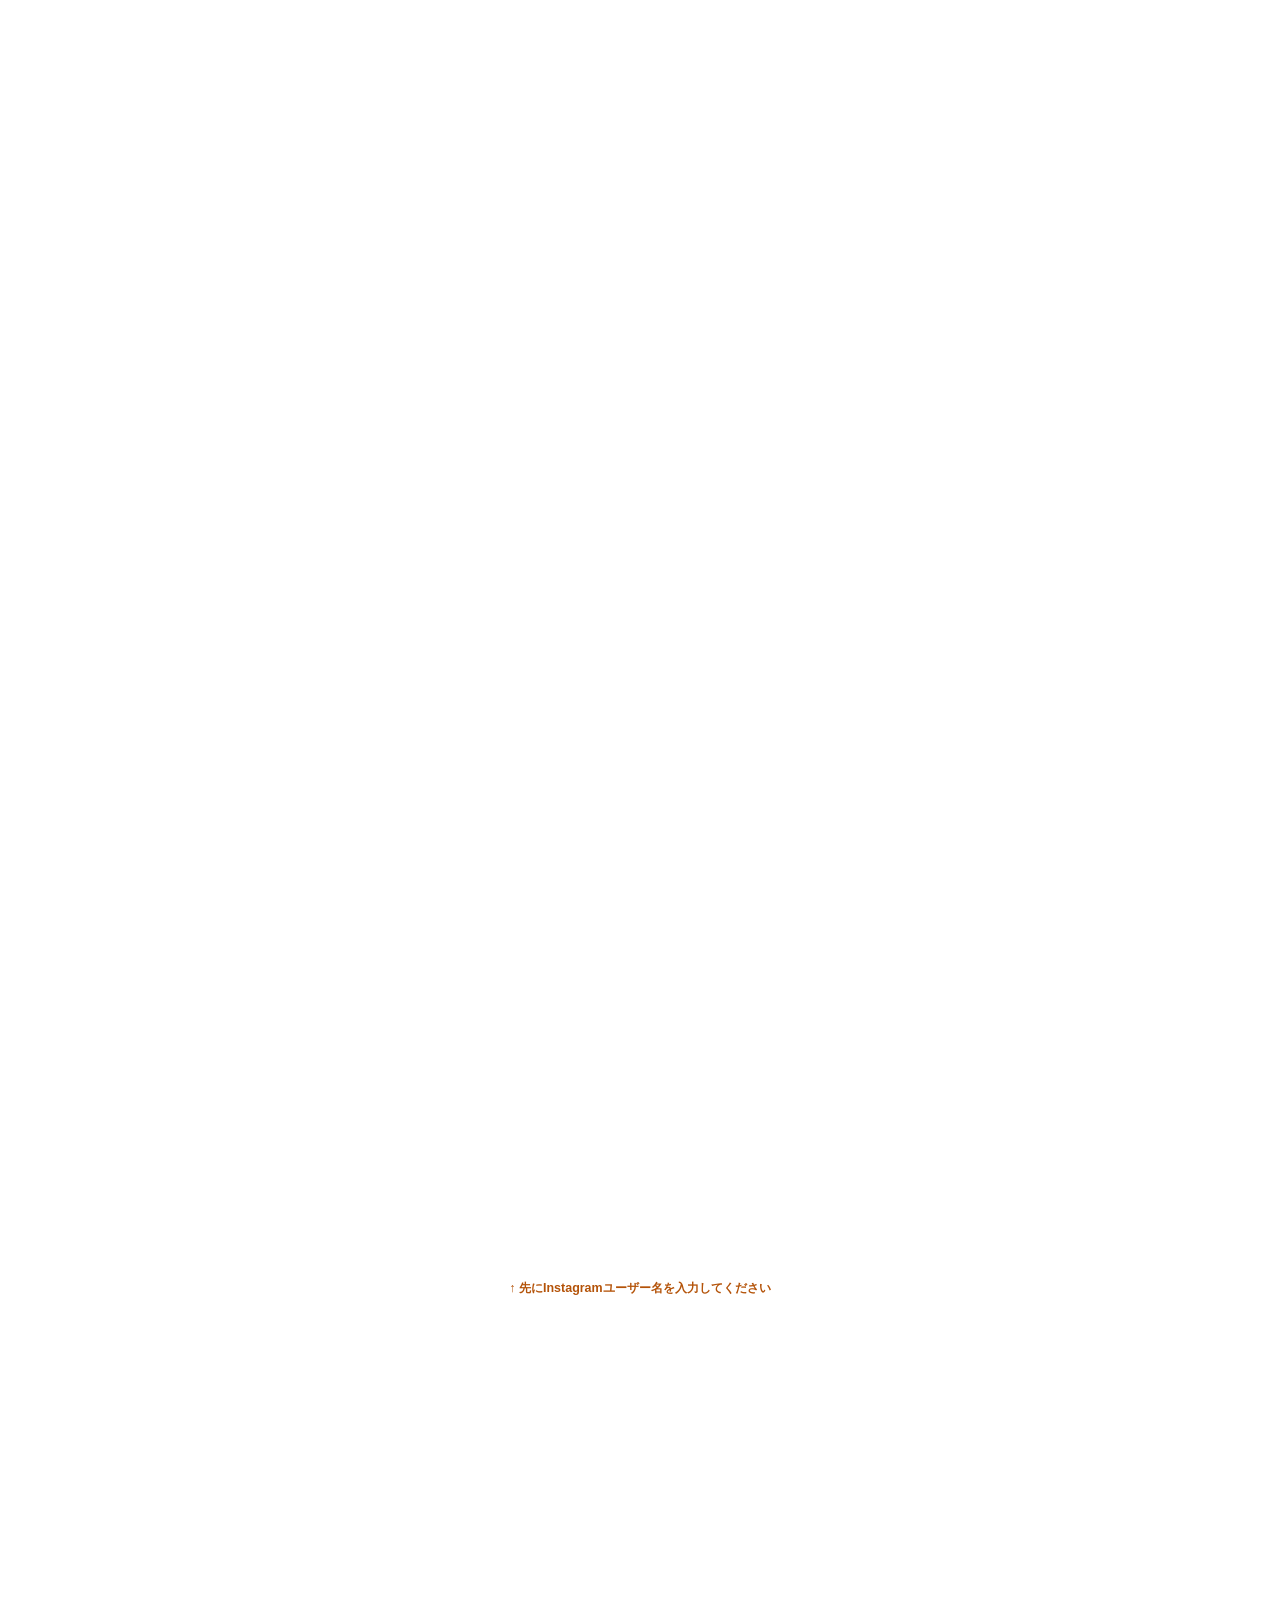
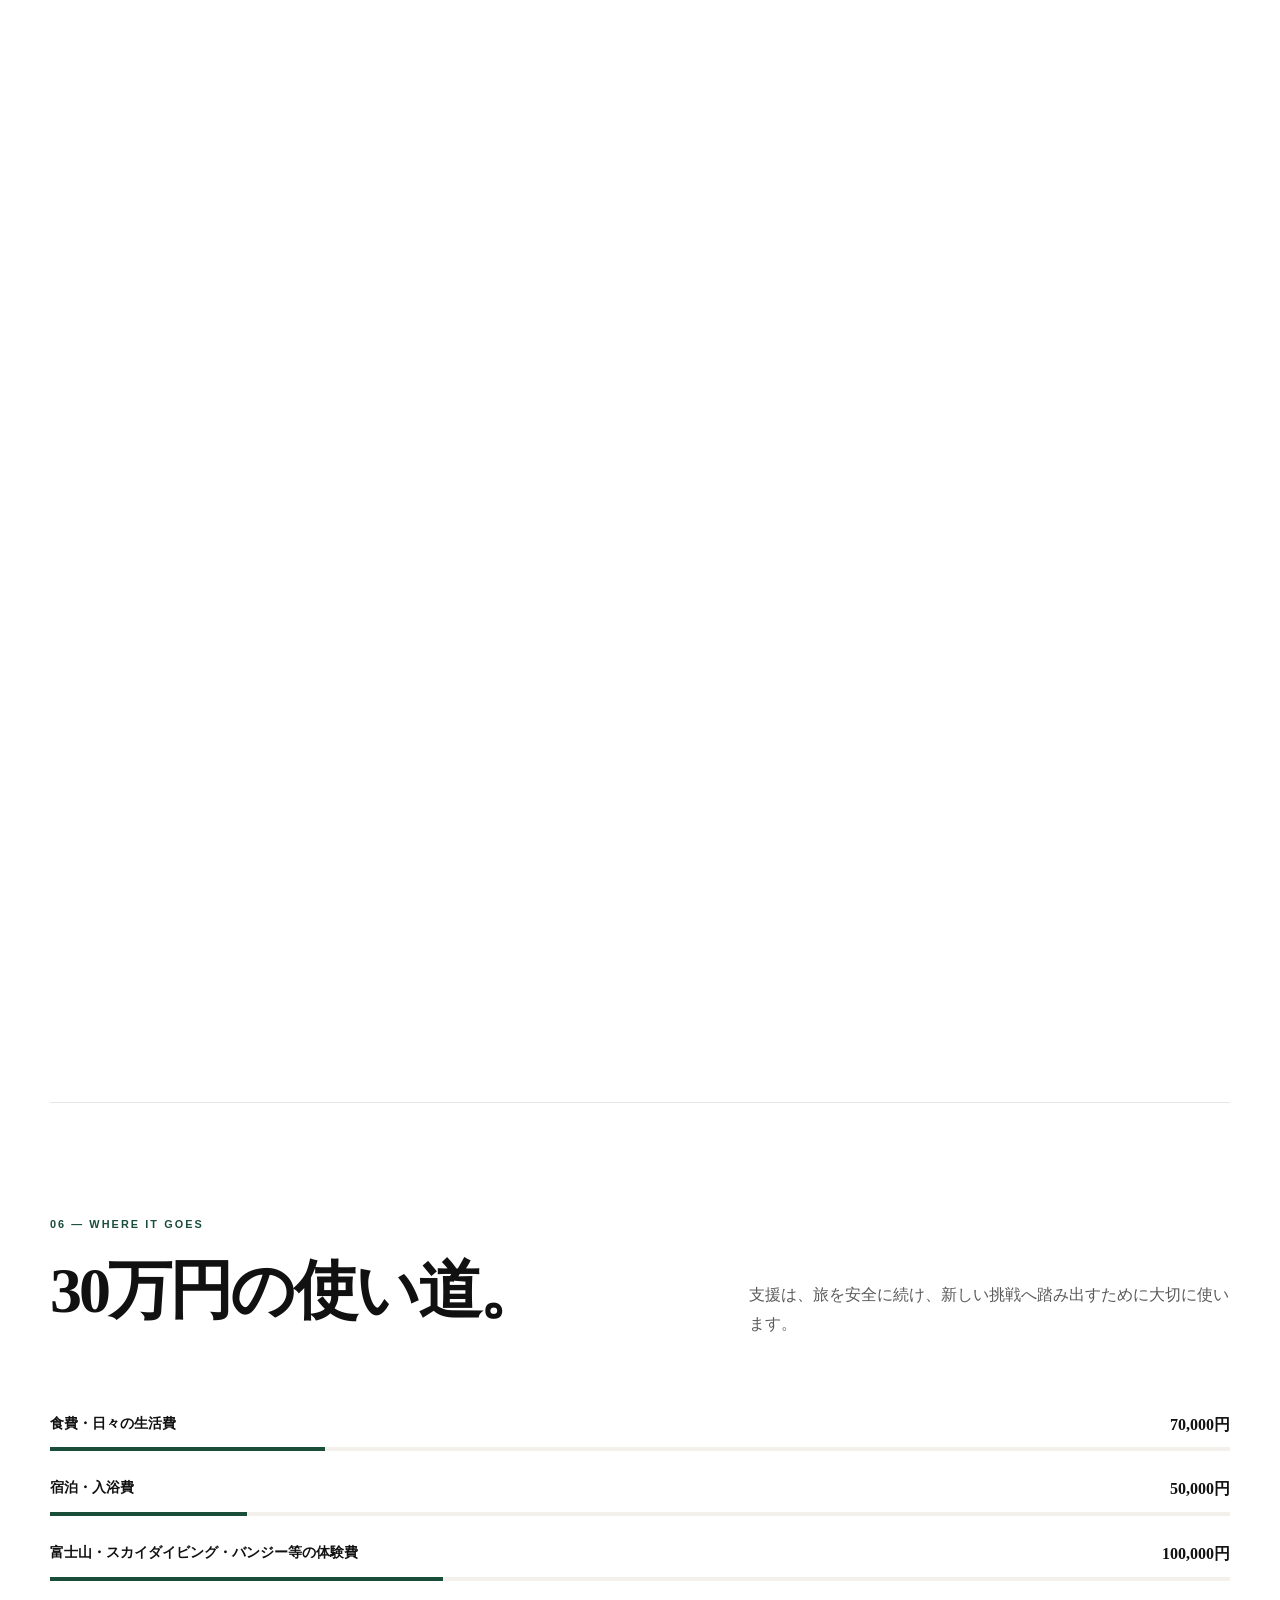
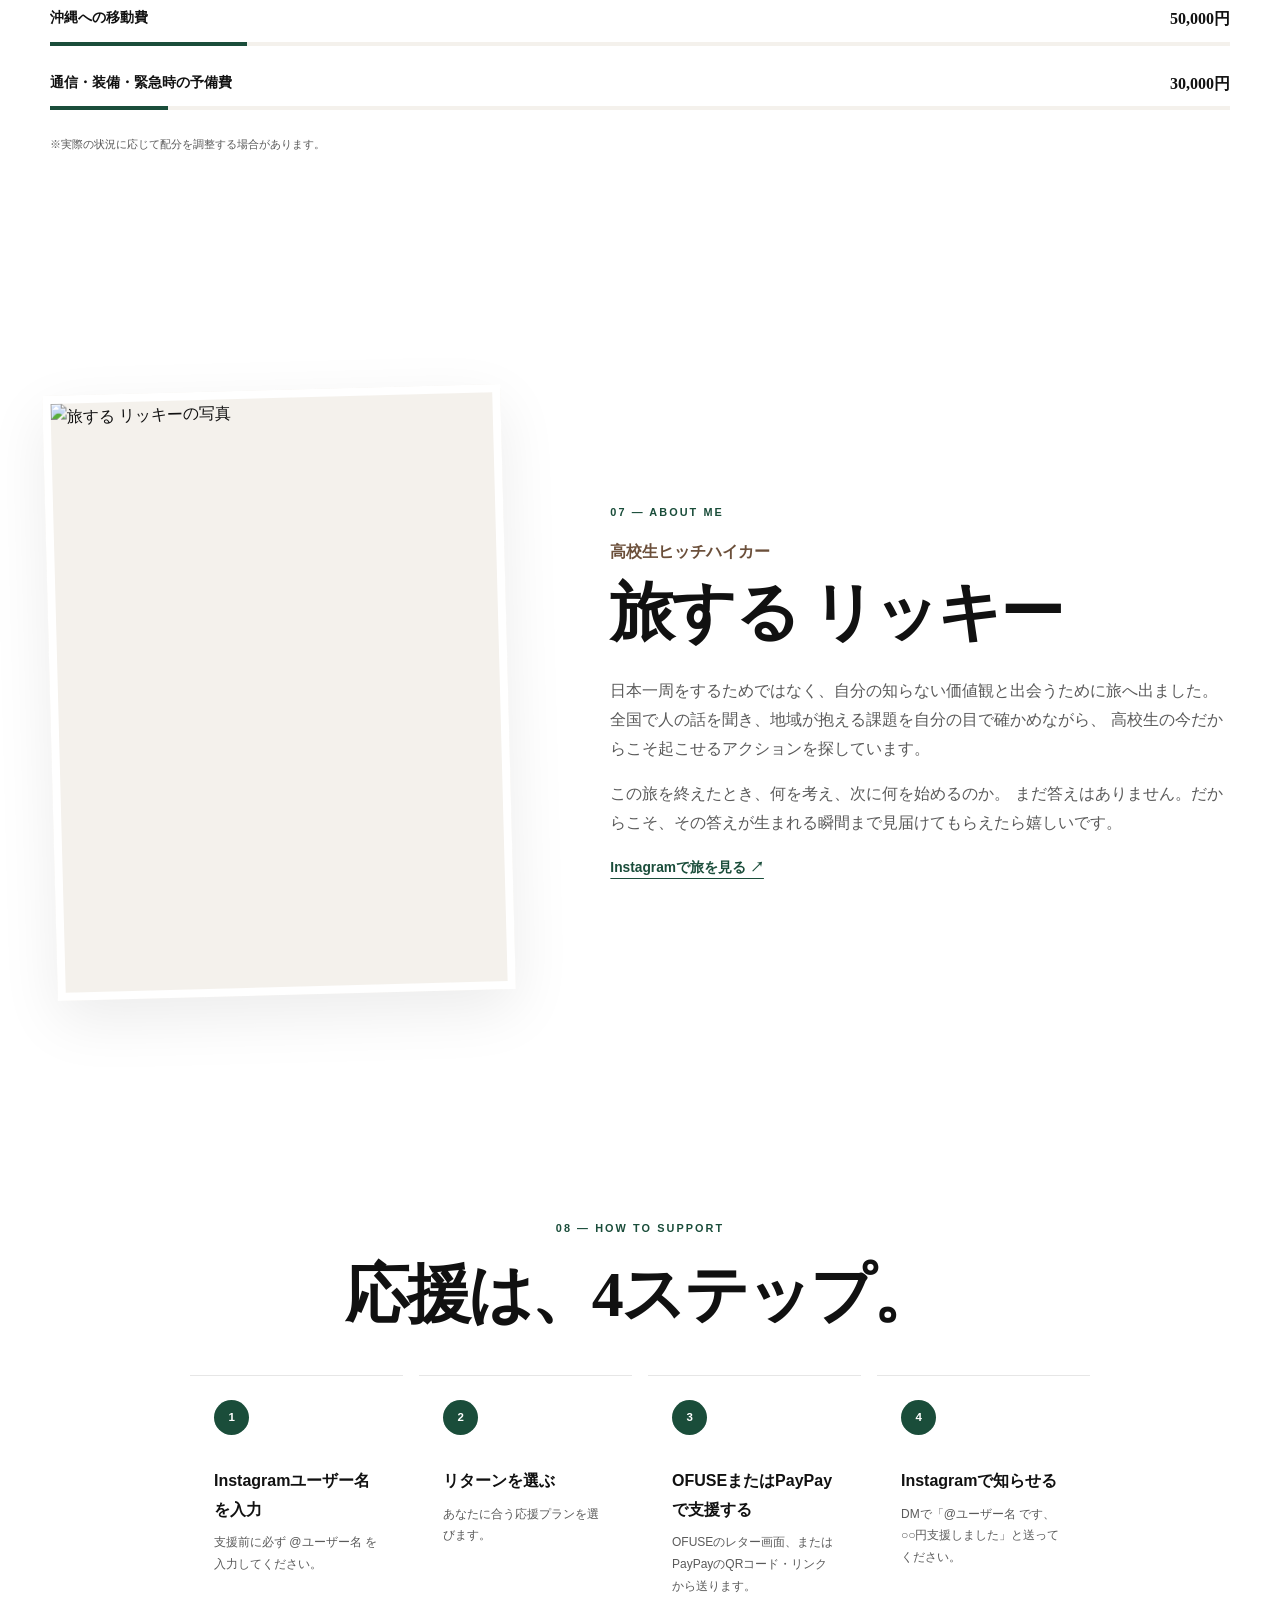
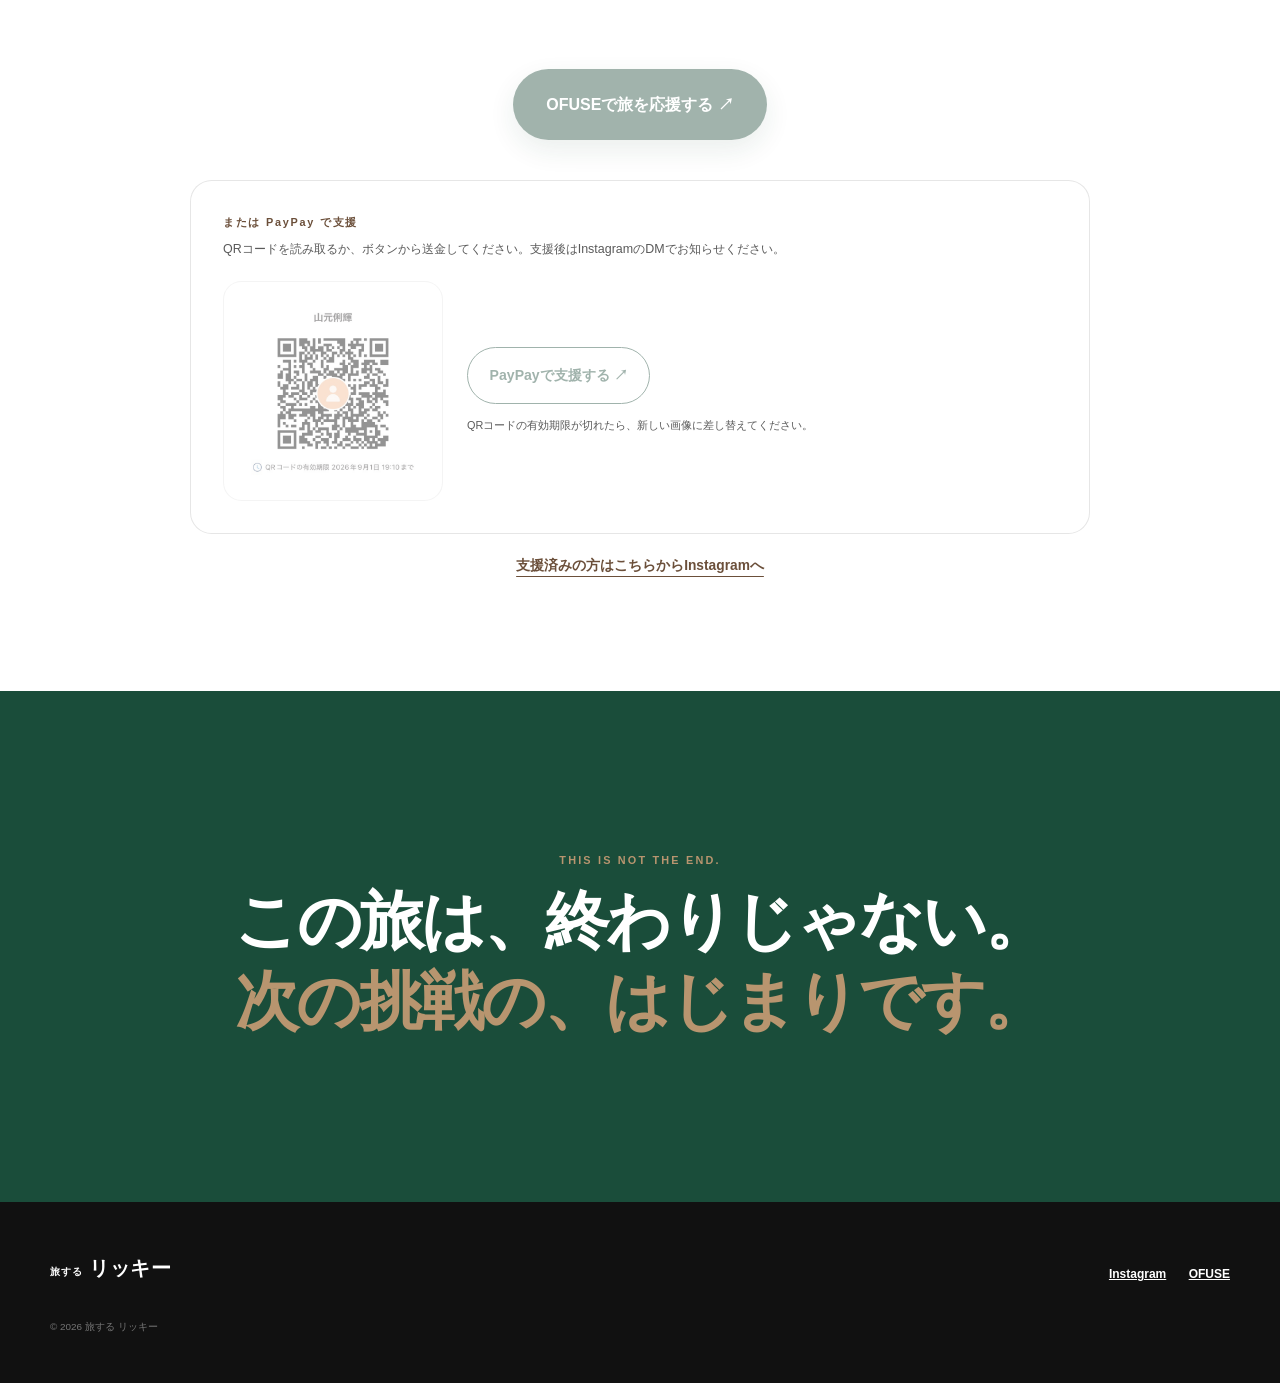
==== commit 7c7f51b9: "Instagram必須入力・Leaflet地図・GAS管理画面を追加 支援前のInstagram入力ゲート、見やすいLeaflet地図、スプレッドシート更新用GASコードを追加。  Co-author" ====
--- a/index.html
+++ b/index.html
@@ -17,8 +17,20 @@
     <meta property="og:image" content="./media/hero.jpg" />
     <title>旅する リッキー｜高校生ヒッチハイク日本一周</title>
     <link rel="stylesheet" href="./styles.css" />
+    <link
+      rel="stylesheet"
+      href="https://unpkg.com/leaflet@1.9.4/dist/leaflet.css"
+      integrity="sha256-p4NxAoJBhIIN+hmNHrzRCf9tD/miZyoHS5obTRR9BMY="
+      crossorigin=""
+    />
     <script src="./site-data.js" defer></script>
     <script src="./pref-data.js" defer></script>
+    <script
+      src="https://unpkg.com/leaflet@1.9.4/dist/leaflet.js"
+      integrity="sha256-20nQCchB9co0qIjJZRGuk2/Z9VM+kNiyxNV1lvTlZBo="
+      crossorigin=""
+      defer
+    ></script>
     <script src="./script.js" defer></script>
   </head>
   <body>
@@ -39,7 +51,7 @@
           Instagram
         </a>
         <a
-          class="button button-small button-dark header-support"
+          class="button button-small button-dark header-support support-action"
           href="https://ofuse.me/b738fbb7/letter"
           target="_blank"
           rel="noopener noreferrer"
@@ -63,7 +75,7 @@
           </p>
           <div class="hero-actions">
             <a
-              class="button button-primary"
+              class="button button-primary support-action"
               href="https://ofuse.me/b738fbb7/letter"
               target="_blank"
               rel="noopener noreferrer"
@@ -180,13 +192,11 @@
 
         <div class="map-layout">
           <div class="map-frame">
-            <svg
-              id="japan-map"
-              viewBox="0 0 760 520"
-              preserveAspectRatio="xMidYMid meet"
+            <div
+              id="japan-map-leaflet"
               role="img"
               aria-label="訪問済み都道府県を示す日本地図"
-            ></svg>
+            ></div>
             <p class="map-loading" data-map-loading>地図を読み込んでいます…</p>
             <div class="map-legend">
               <span><i class="legend-current"></i>現在地</span>
@@ -199,6 +209,18 @@
             <strong data-current-location>東京</strong>
             <span>安全のため、現在地は都道府県単位・移動後に更新します。</span>
           </aside>
+        </div>
+        <div class="pref-panel reveal">
+          <div class="pref-panel-section">
+            <p class="pref-panel-label">現在地</p>
+            <div class="pref-chip-list pref-chip-list-current">
+              <span class="pref-chip current" data-current-chip>東京</span>
+            </div>
+          </div>
+          <div class="pref-panel-section">
+            <p class="pref-panel-label">訪問済み <strong data-visited-count>37</strong> 都道府県</p>
+            <div class="pref-chip-list" data-pref-chip-list aria-live="polite"></div>
+          </div>
         </div>
         <p class="map-credit">
           地図データ：国土地理院ウェブサイトをもとに作成された
@@ -265,10 +287,46 @@
             <h2>あなたらしい距離で、<br />旅の仲間になってください。</h2>
           </div>
           <p>
-            OFUSEで金額を選び、支援後にInstagramのDMで
-            「支援額」と「OFUSEで使った名前」をお知らせください。
-          </p>
-        </div>
+            支援前にInstagramのユーザー名を入力してください。支援後のリターン連絡に使います。
+          </p>
+        </div>
+
+        <div class="support-gate reveal" data-support-gate>
+          <p class="support-gate-label">STEP 0 — 必須</p>
+          <h3>Instagramのユーザー名を入力してください</h3>
+          <p class="support-gate-note">
+            支援後にリターンをお届けするため、@ユーザー名が必要です。入力するまで支援ボタンは使えません。
+          </p>
+          <form class="support-gate-form" data-instagram-form>
+            <label class="instagram-field">
+              <span>Instagram ユーザー名</span>
+              <div class="instagram-input-wrap">
+                <span class="instagram-at" aria-hidden="true">@</span>
+                <input
+                  type="text"
+                  data-instagram-input
+                  placeholder="your_name"
+                  autocomplete="username"
+                  autocapitalize="off"
+                  spellcheck="false"
+                  required
+                  pattern="[A-Za-z0-9._]{1,30}"
+                  maxlength="30"
+                />
+              </div>
+            </label>
+            <button type="submit" class="button button-primary">入力して支援へ進む</button>
+          </form>
+          <div class="support-gate-success" data-instagram-success hidden>
+            <p>
+              ✅ <strong data-instagram-display></strong> で登録しました。下のプランから支援できます。
+            </p>
+            <button type="button" class="text-link" data-instagram-change>ユーザー名を変更する</button>
+          </div>
+        </div>
+        <p class="support-locked-notice" data-support-locked>
+          ↑ 先にInstagramユーザー名を入力してください
+        </p>
 
         <div class="return-list">
           <article class="return-card reveal">
@@ -282,7 +340,7 @@
                 <li>本人からのお礼メッセージ</li>
               </ul>
             </div>
-            <a class="button button-outline support-link" href="https://ofuse.me/b738fbb7/letter">
+            <a class="button button-outline support-link support-action" href="https://ofuse.me/b738fbb7/letter">
               このプランで応援
             </a>
           </article>
@@ -298,7 +356,7 @@
                 <li>悩み、葛藤、出会いの記録</li>
               </ul>
             </div>
-            <a class="button button-outline support-link" href="https://ofuse.me/b738fbb7/letter">
+            <a class="button button-outline support-link support-action" href="https://ofuse.me/b738fbb7/letter">
               このプランで応援
             </a>
           </article>
@@ -315,7 +373,7 @@
                 <li>価値観が動いた瞬間の記録</li>
               </ul>
             </div>
-            <a class="button button-light support-link" href="https://ofuse.me/b738fbb7/letter">
+            <a class="button button-light support-link support-action" href="https://ofuse.me/b738fbb7/letter">
               このプランで応援
             </a>
           </article>
@@ -332,7 +390,7 @@
                 <li>次の挑戦をいち早く共有</li>
               </ul>
             </div>
-            <a class="button button-outline support-link" href="https://ofuse.me/b738fbb7/letter">
+            <a class="button button-outline support-link support-action" href="https://ofuse.me/b738fbb7/letter">
               このプランで応援
             </a>
           </article>
@@ -418,29 +476,36 @@
 
       <section class="support-flow section reveal" id="support">
         <p class="section-number">08 — HOW TO SUPPORT</p>
-        <h2>応援は、3ステップ。</h2>
+        <h2>応援は、4ステップ。</h2>
         <ol>
           <li>
             <span>1</span>
+            <div>
+              <strong>Instagramユーザー名を入力</strong>
+              <p>支援前に必ず @ユーザー名 を入力してください。</p>
+            </div>
+          </li>
+          <li>
+            <span>2</span>
             <div><strong>リターンを選ぶ</strong><p>あなたに合う応援プランを選びます。</p></div>
           </li>
           <li>
-            <span>2</span>
+            <span>3</span>
             <div>
               <strong>OFUSEまたはPayPayで支援する</strong>
               <p>OFUSEのレター画面、またはPayPayのQRコード・リンクから送ります。</p>
             </div>
           </li>
           <li>
-            <span>3</span>
+            <span>4</span>
             <div>
               <strong>Instagramで知らせる</strong>
-              <p>DMで支援額と、OFUSEで使った名前（またはPayPayで支援した旨）を送ってください。</p>
+              <p>DMで「@ユーザー名 です、○○円支援しました」と送ってください。</p>
             </div>
           </li>
         </ol>
         <a
-          class="button button-primary button-large"
+          class="button button-primary button-large support-action"
           href="https://ofuse.me/b738fbb7/letter"
           target="_blank"
           rel="noopener noreferrer"
@@ -453,7 +518,11 @@
             QRコードを読み取るか、ボタンから送金してください。支援後はInstagramのDMでお知らせください。
           </p>
           <div class="paypay-grid">
-            <a class="paypay-qr-link" data-paypay-link href="https://qr.paypay.ne.jp/p2p01_A1I2BvXzLOKWdlUn">
+            <a
+              class="paypay-qr-link support-action"
+              data-paypay-link
+              href="https://qr.paypay.ne.jp/p2p01_A1I2BvXzLOKWdlUn"
+            >
               <img
                 data-paypay-qr
                 src="./media/paypay-qr.jpg"
@@ -465,7 +534,7 @@
             </a>
             <div class="paypay-actions">
               <a
-                class="button button-outline paypay-button"
+                class="button button-outline paypay-button support-action"
                 data-paypay-link
                 href="https://qr.paypay.ne.jp/p2p01_A1I2BvXzLOKWdlUn"
               >
--- a/styles.css
+++ b/styles.css
@@ -634,33 +634,156 @@
   background: var(--white);
 }
 
-#japan-map {
+#japan-map-leaflet {
+  z-index: 1;
+  width: 100%;
+  height: 420px;
+  border-radius: calc(var(--radius) - 0.35rem);
+  background: #f7f4ef;
+}
+
+#japan-map-leaflet .leaflet-popup-content {
+  margin: 0.65rem 0.85rem;
+  font-size: 0.82rem;
+  line-height: 1.5;
+}
+
+#japan-map-leaflet .leaflet-popup-content strong {
+  font-size: 0.95rem;
+}
+
+.pref-panel {
+  display: grid;
+  margin-top: 1.25rem;
+  padding: 1.35rem;
+  border: 1px solid var(--line);
+  border-radius: var(--radius);
+  background: var(--white);
+  gap: 1.25rem;
+}
+
+.pref-panel-label {
+  margin-bottom: 0.65rem;
+  color: var(--muted);
+  font-size: 0.72rem;
+  font-weight: 800;
+}
+
+.pref-chip-list {
+  display: flex;
+  flex-wrap: wrap;
+  gap: 0.45rem;
+}
+
+.pref-chip {
+  display: inline-flex;
+  padding: 0.35rem 0.7rem;
+  border-radius: 999px;
+  background: var(--paper-deep);
+  font-size: 0.72rem;
+  font-weight: 700;
+}
+
+.pref-chip.visited {
+  color: var(--white);
+  background: var(--green);
+}
+
+.pref-chip.current {
+  padding: 0.45rem 0.95rem;
+  color: var(--white);
+  background: #c45c26;
+  font-size: 0.88rem;
+}
+
+.support-gate {
+  width: 100%;
+  margin-bottom: 1.5rem;
+  padding: 1.75rem;
+  border: 2px solid var(--green);
+  border-radius: var(--radius);
+  background: var(--green-light);
+}
+
+.support-gate-label {
+  margin-bottom: 0.35rem;
+  color: var(--green);
+  font-size: 0.65rem;
+  font-weight: 900;
+  letter-spacing: 0.16em;
+}
+
+.support-gate h3 {
+  margin: 0 0 0.55rem;
+  font-size: 1.25rem;
+}
+
+.support-gate-note {
+  margin: 0 0 1.1rem;
+  color: var(--muted);
+  font-size: 0.78rem;
+}
+
+.support-gate-form {
+  display: grid;
+  gap: 0.85rem;
+}
+
+.instagram-field span {
   display: block;
+  margin-bottom: 0.35rem;
+  font-size: 0.72rem;
+  font-weight: 800;
+}
+
+.instagram-input-wrap {
+  display: flex;
+  align-items: center;
+  overflow: hidden;
+  border: 1px solid var(--line);
+  border-radius: 999px;
+  background: var(--white);
+}
+
+.instagram-at {
+  padding-left: 1rem;
+  color: var(--muted);
+  font-weight: 800;
+}
+
+.instagram-input-wrap input {
   width: 100%;
-  height: auto;
-}
-
-#japan-map path {
-  fill: var(--paper-deep);
-  stroke: var(--paper);
-  stroke-width: 1.4;
-  vector-effect: non-scaling-stroke;
-  transition:
-    fill 180ms ease,
-    filter 180ms ease;
-}
-
-#japan-map path.visited {
-  fill: var(--green);
-}
-
-#japan-map path.current {
-  fill: var(--brown);
-  filter: drop-shadow(0 3px 6px rgba(107, 79, 58, 0.35));
-}
-
-#japan-map path:hover {
-  fill: var(--brown-light);
+  padding: 0.85rem 1rem 0.85rem 0.35rem;
+  border: 0;
+  background: transparent;
+  font: inherit;
+}
+
+.instagram-input-wrap input:focus {
+  outline: none;
+}
+
+.support-gate-success {
+  padding-top: 0.25rem;
+}
+
+.support-gate-success p {
+  margin: 0 0 0.35rem;
+}
+
+.support-locked-notice {
+  margin: -0.5rem 0 1.5rem;
+  color: #b45309;
+  font-size: 0.78rem;
+  font-weight: 800;
+  text-align: center;
+}
+
+.support-action.is-locked {
+  cursor: not-allowed;
+  opacity: 0.42;
+  filter: grayscale(0.15);
+  pointer-events: auto;
 }
 
 .map-loading {
@@ -1136,7 +1259,7 @@
   width: 100%;
   margin: 1rem 0 3rem;
   padding: 0;
-  grid-template-columns: repeat(3, 1fr);
+  grid-template-columns: repeat(4, 1fr);
   list-style: none;
   gap: 1rem;
 }
@@ -1603,6 +1726,14 @@
     padding: 0.25rem;
   }
 
+  #japan-map-leaflet {
+    height: 320px;
+  }
+
+  .pref-panel {
+    padding: 1rem;
+  }
+
   .map-legend {
     position: static;
     margin-top: 0.65rem;
@@ -1684,6 +1815,14 @@
 
   .support-flow h2 {
     font-size: clamp(1.55rem, 6.5vw, 2rem);
+  }
+
+  .support-gate {
+    padding: 1.25rem;
+  }
+
+  .support-gate h3 {
+    font-size: 1.05rem;
   }
 
   .paypay-block {
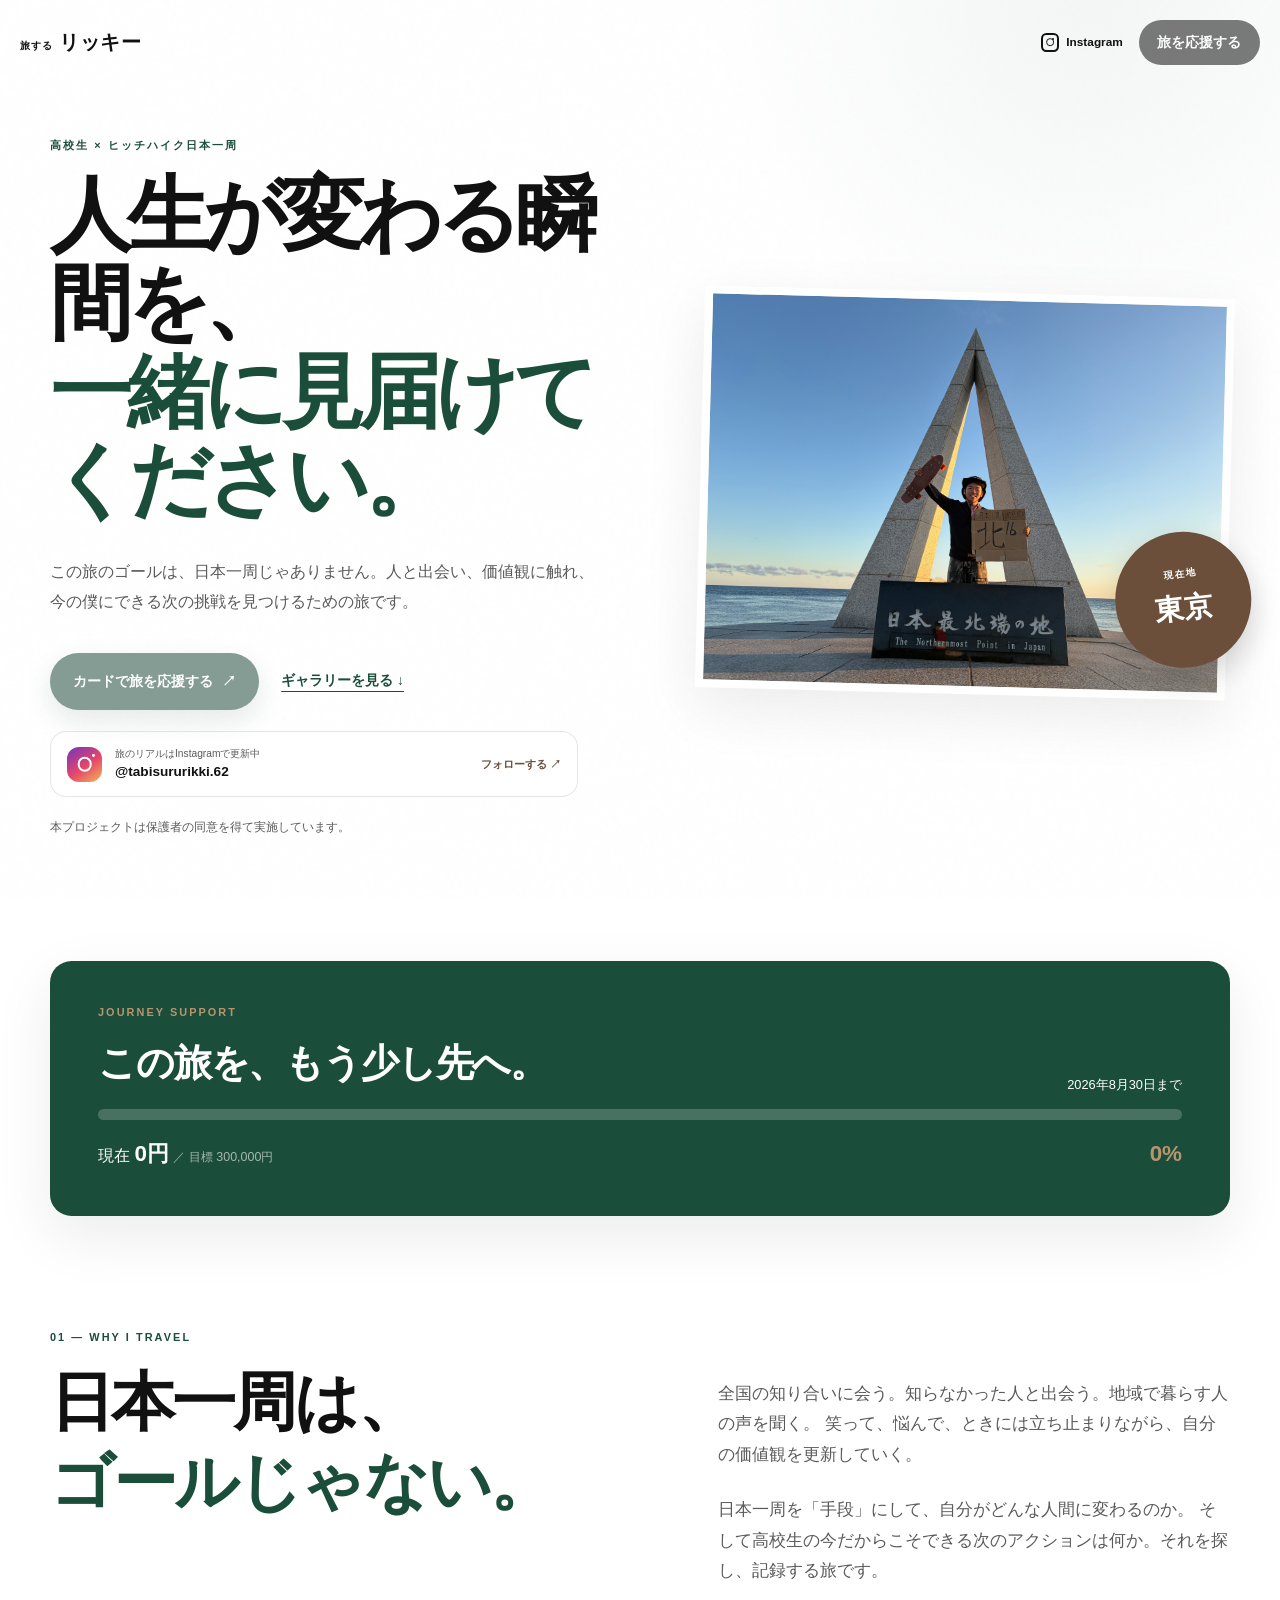
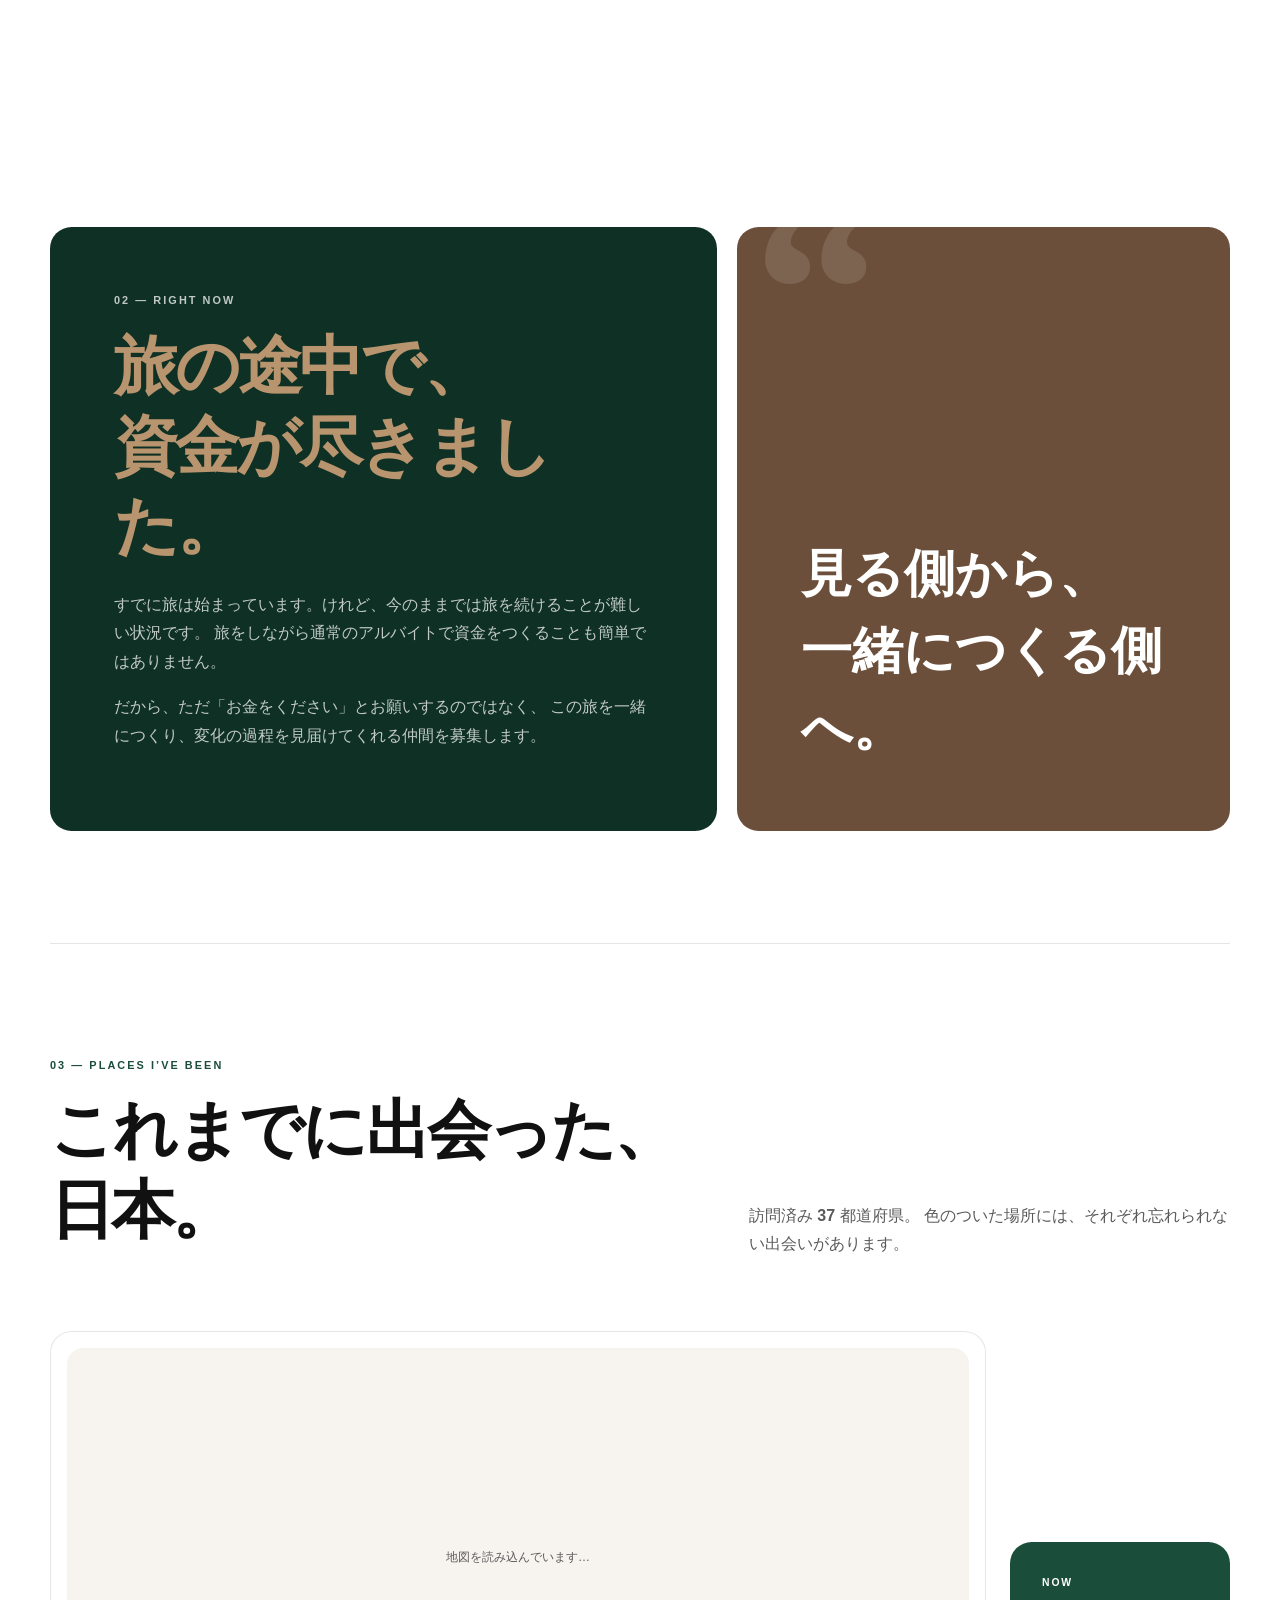
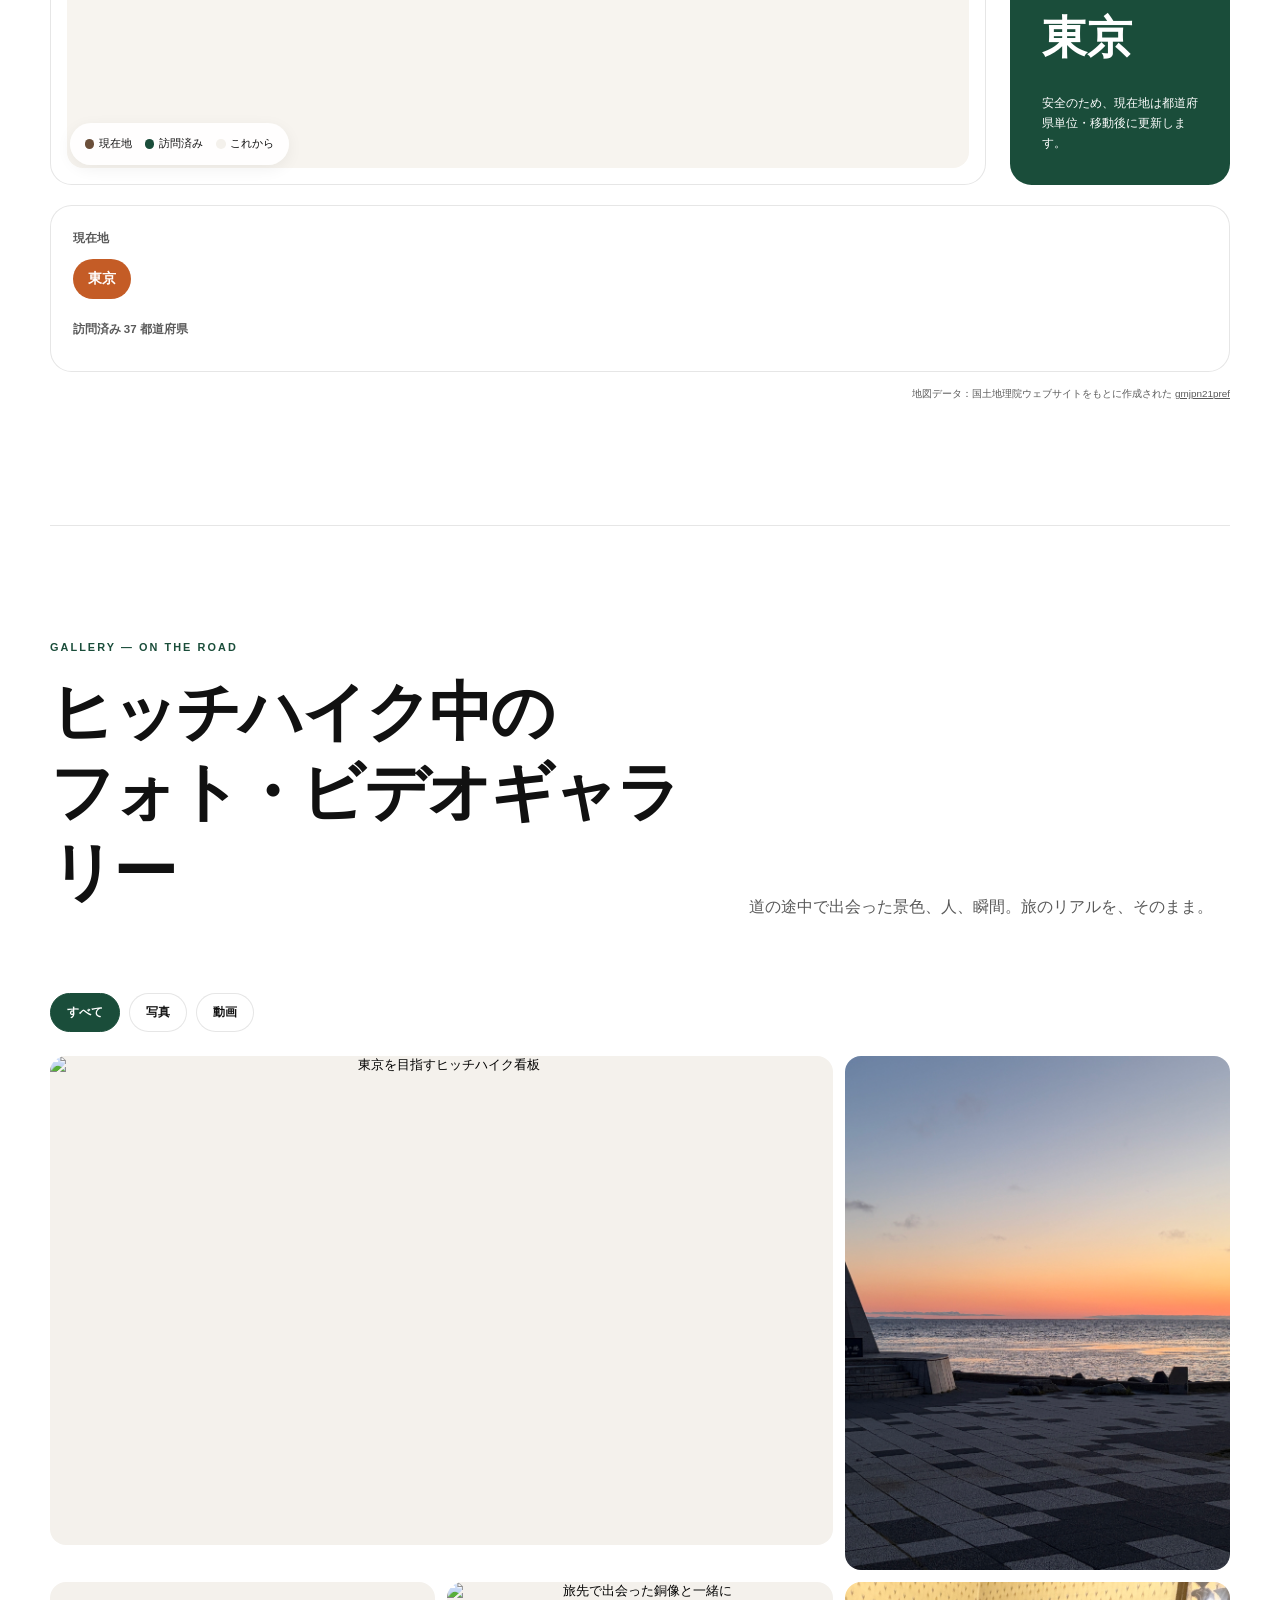
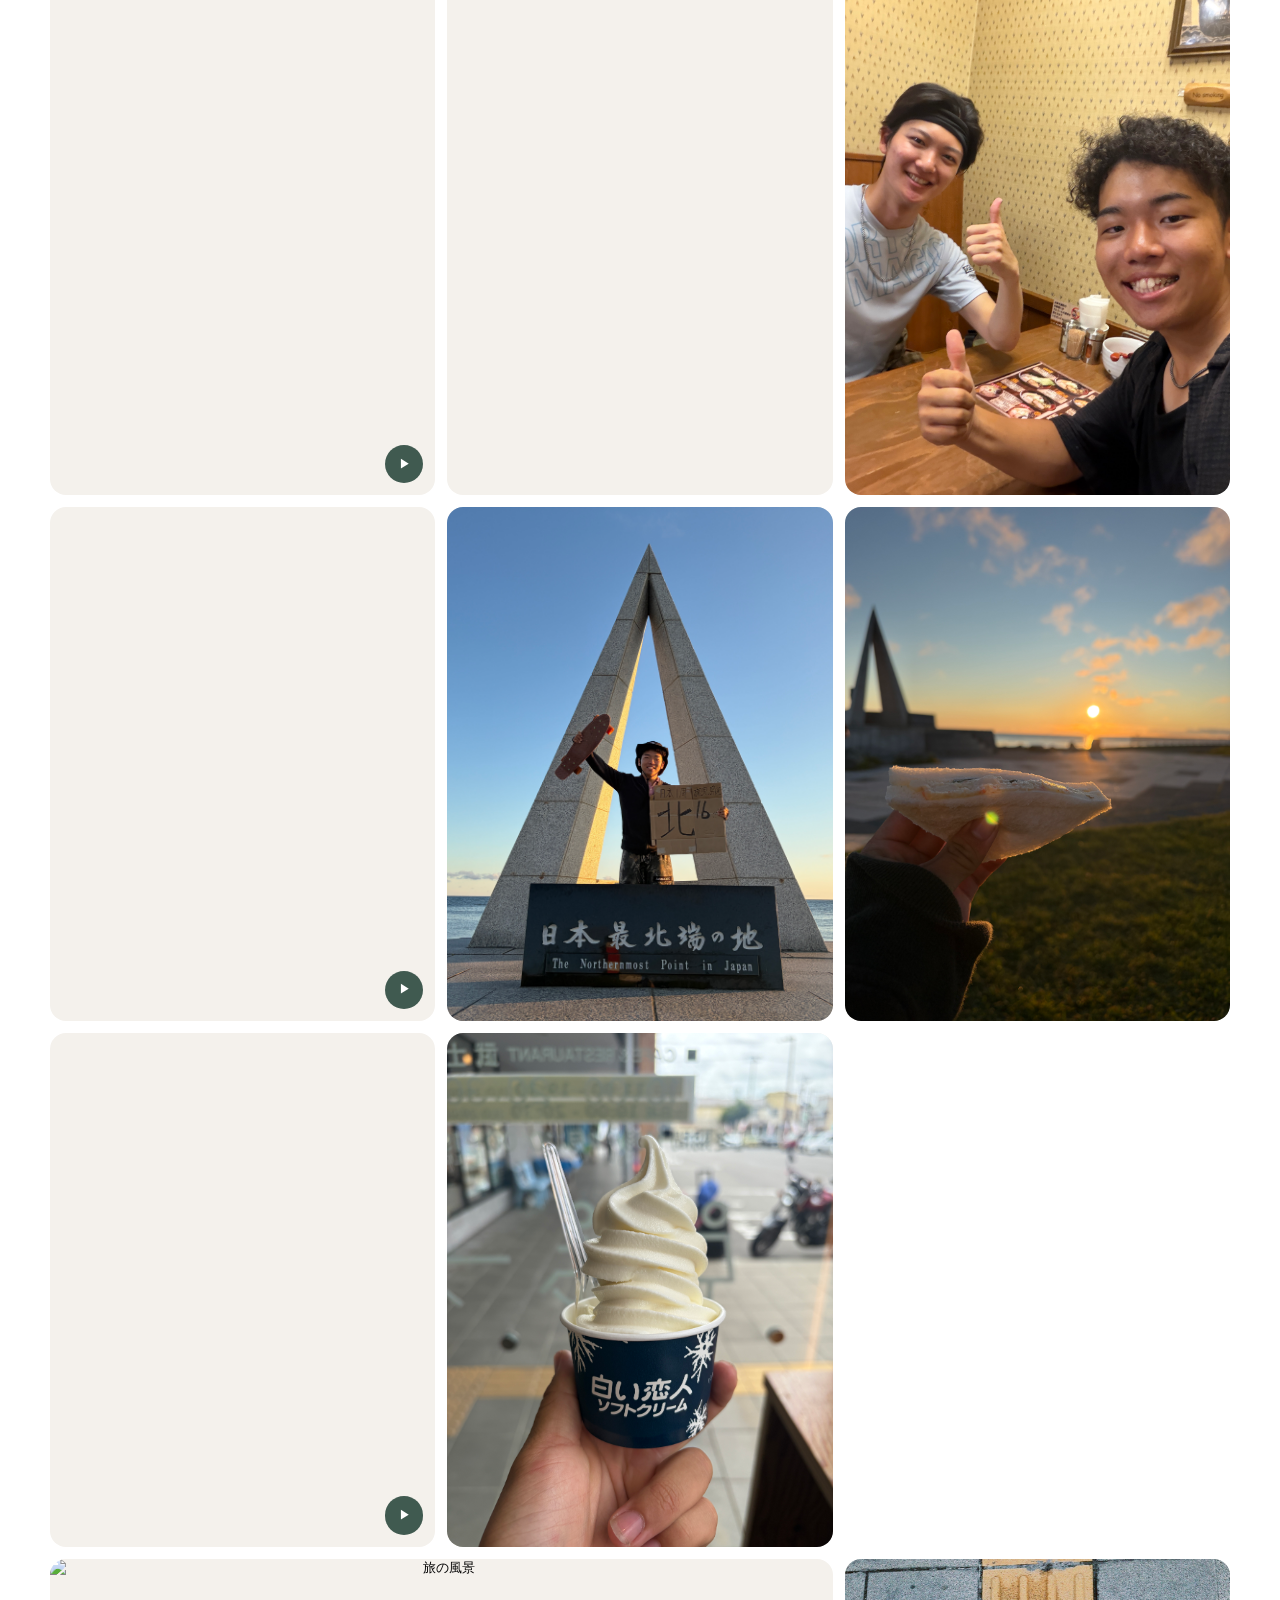
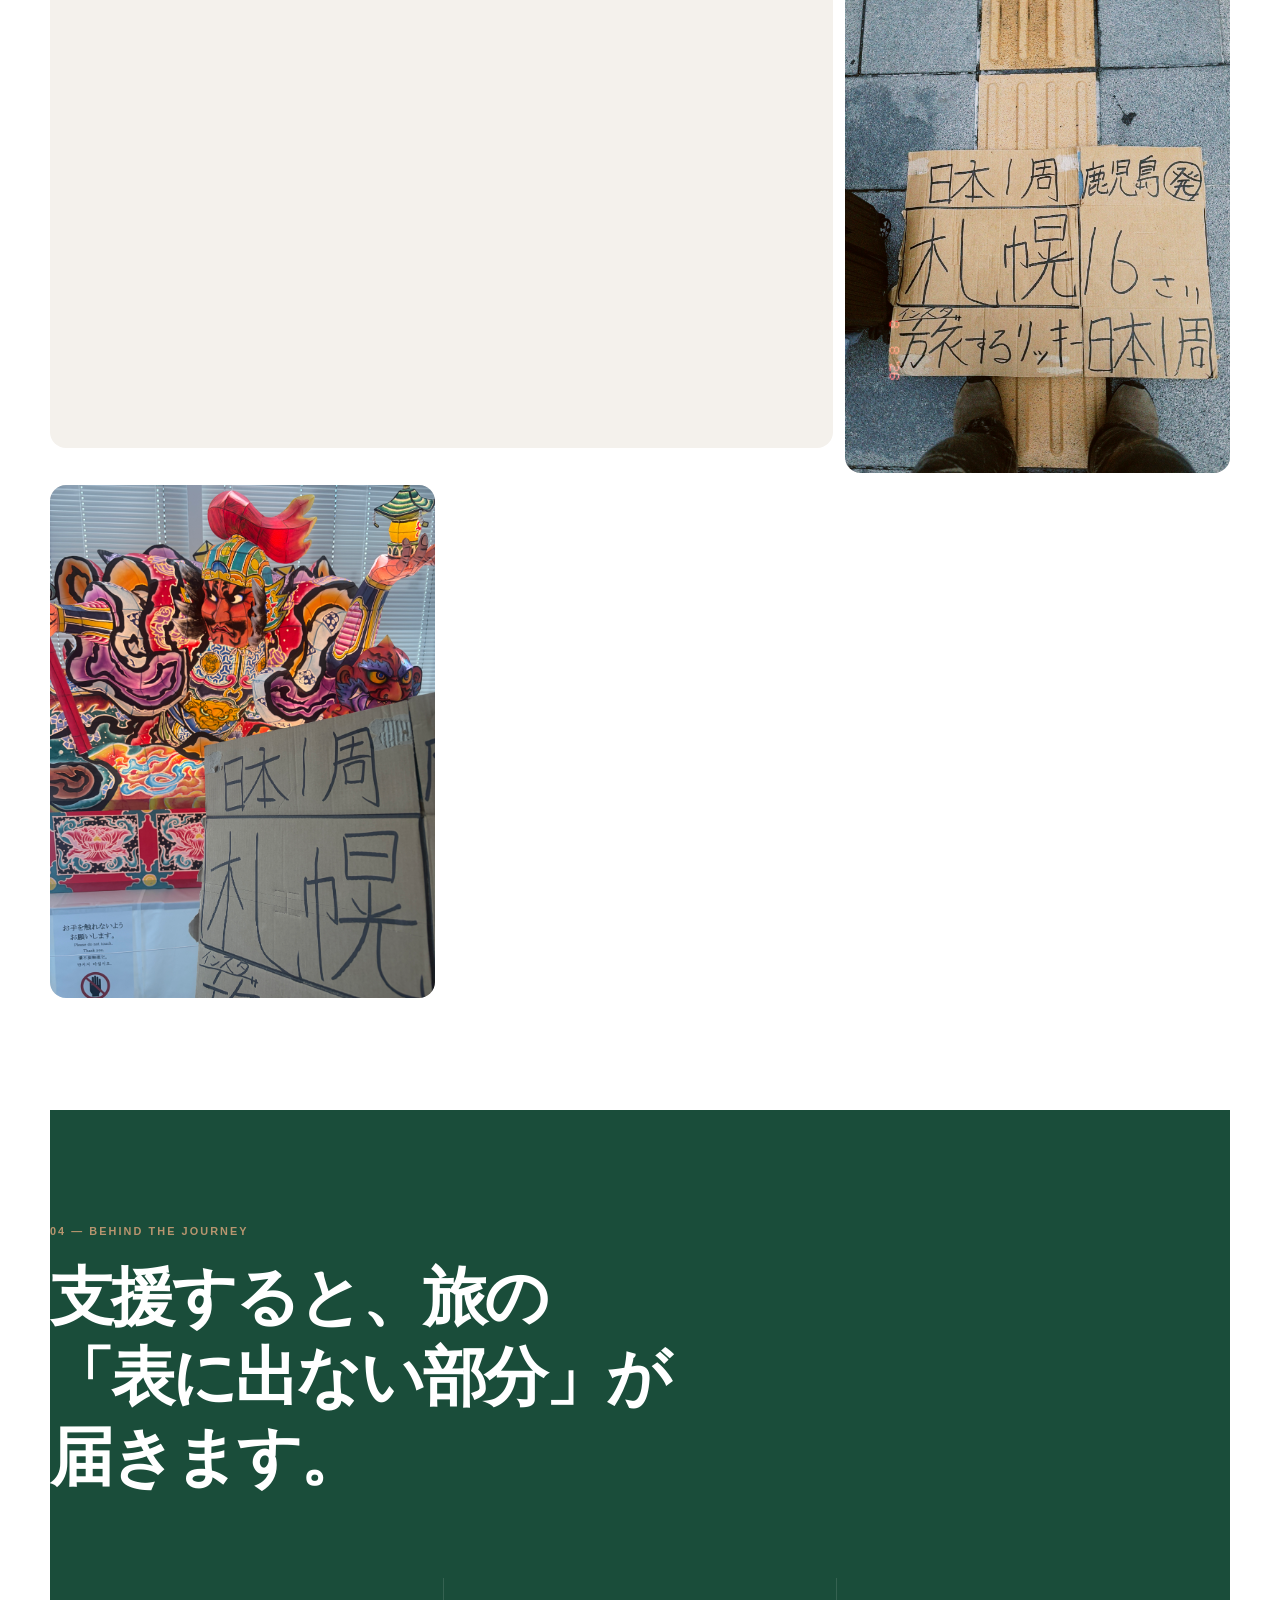
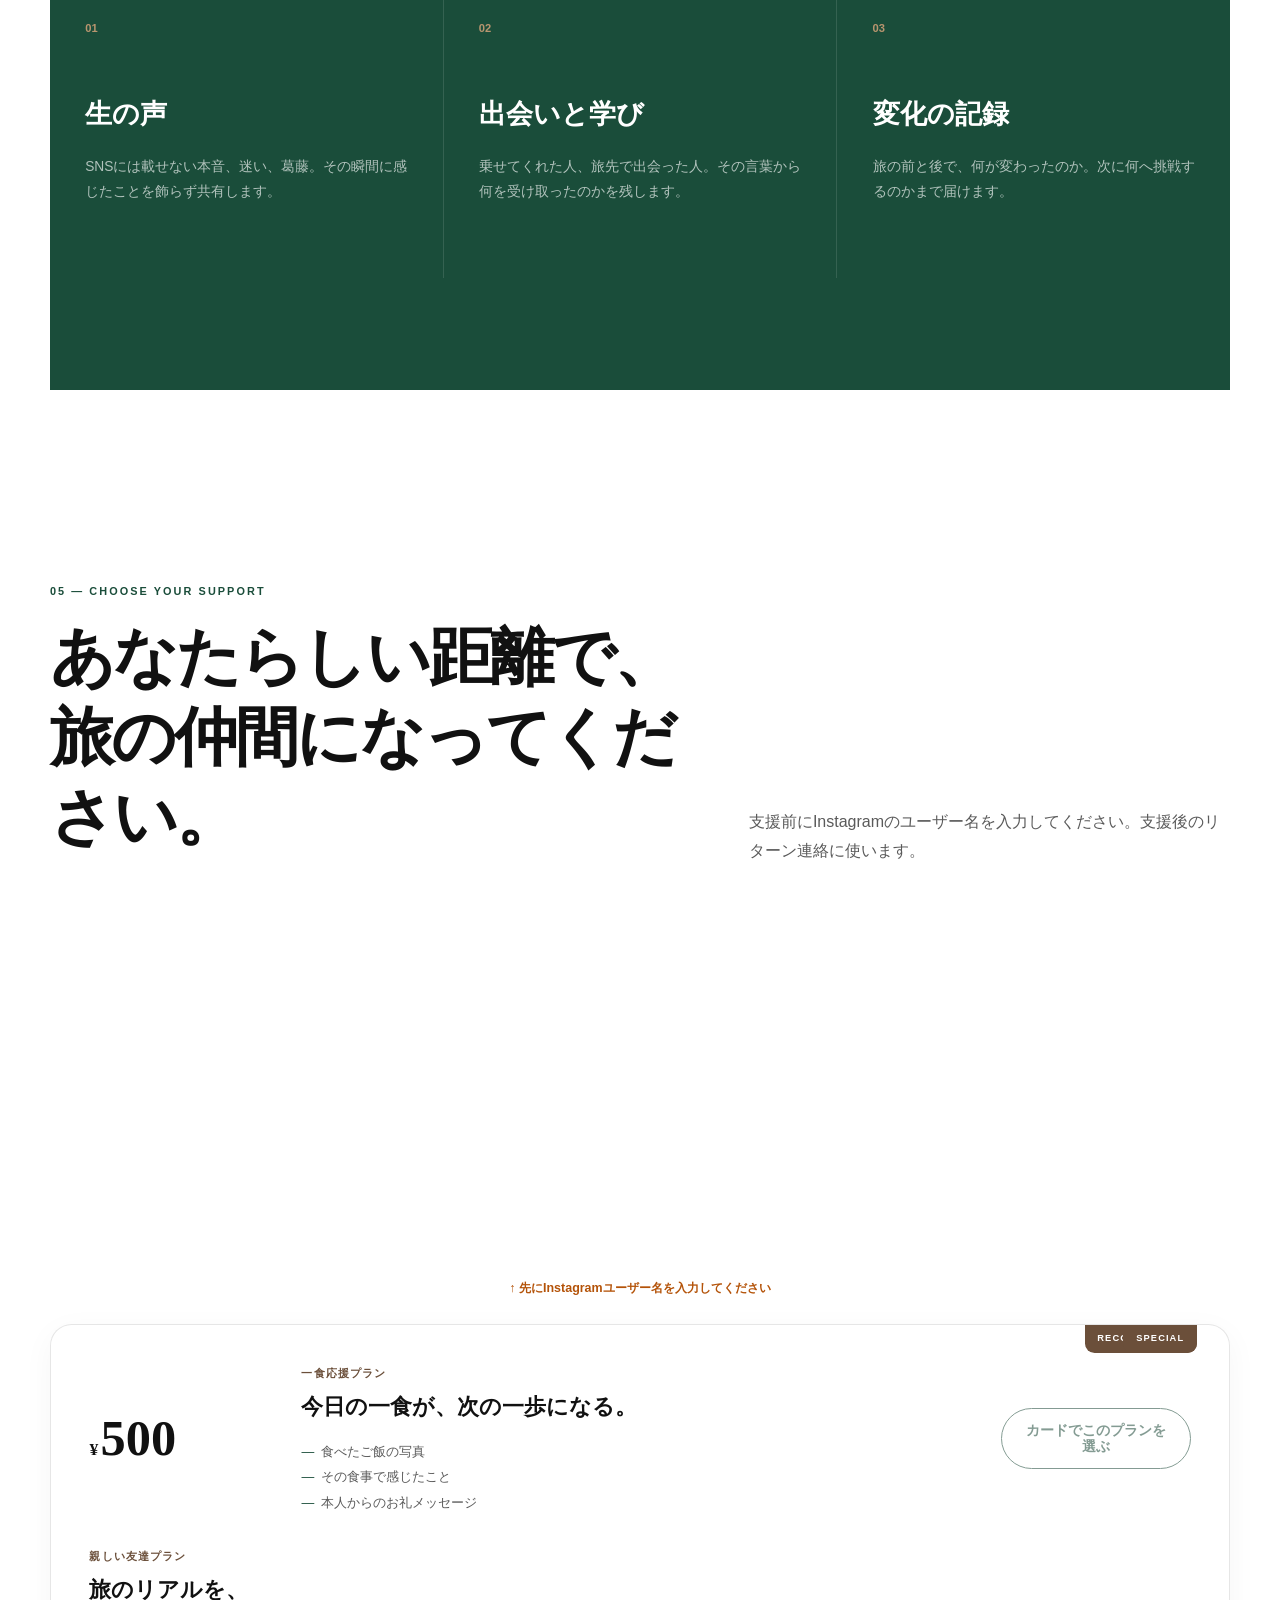
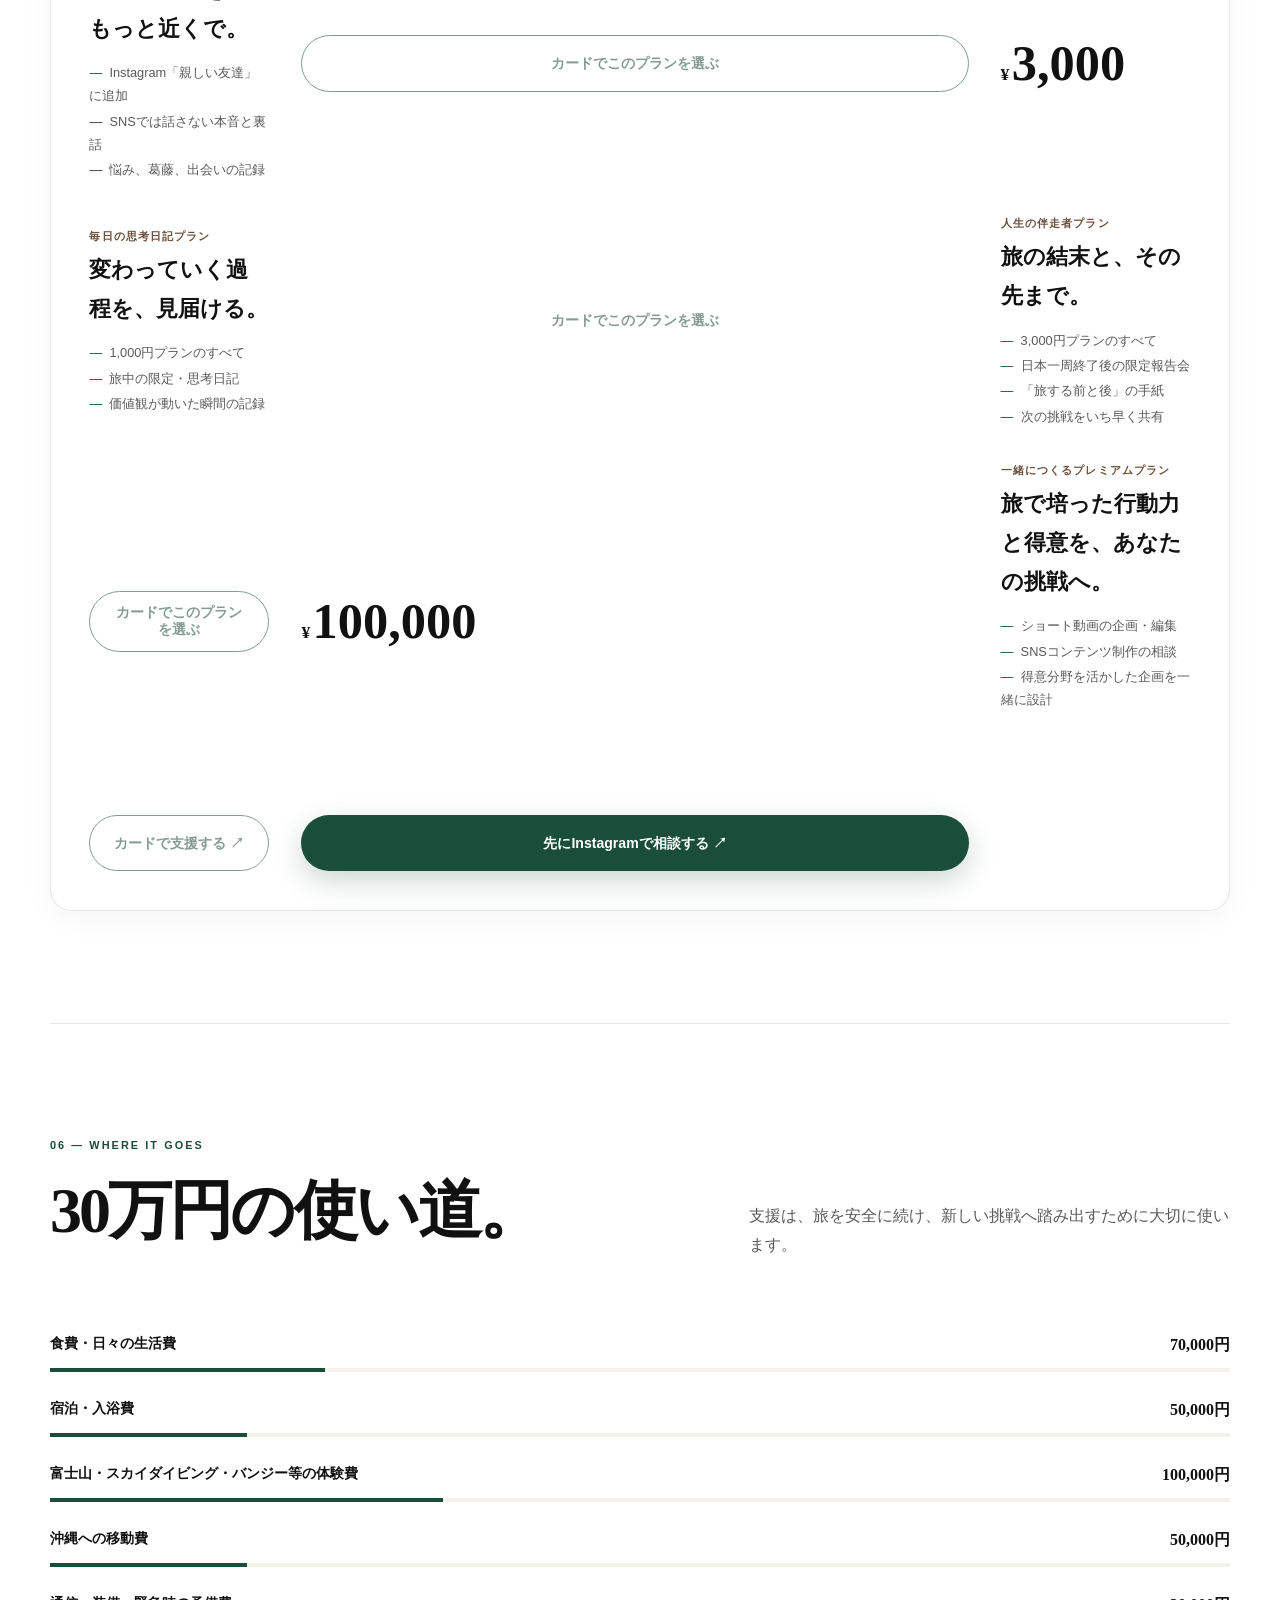
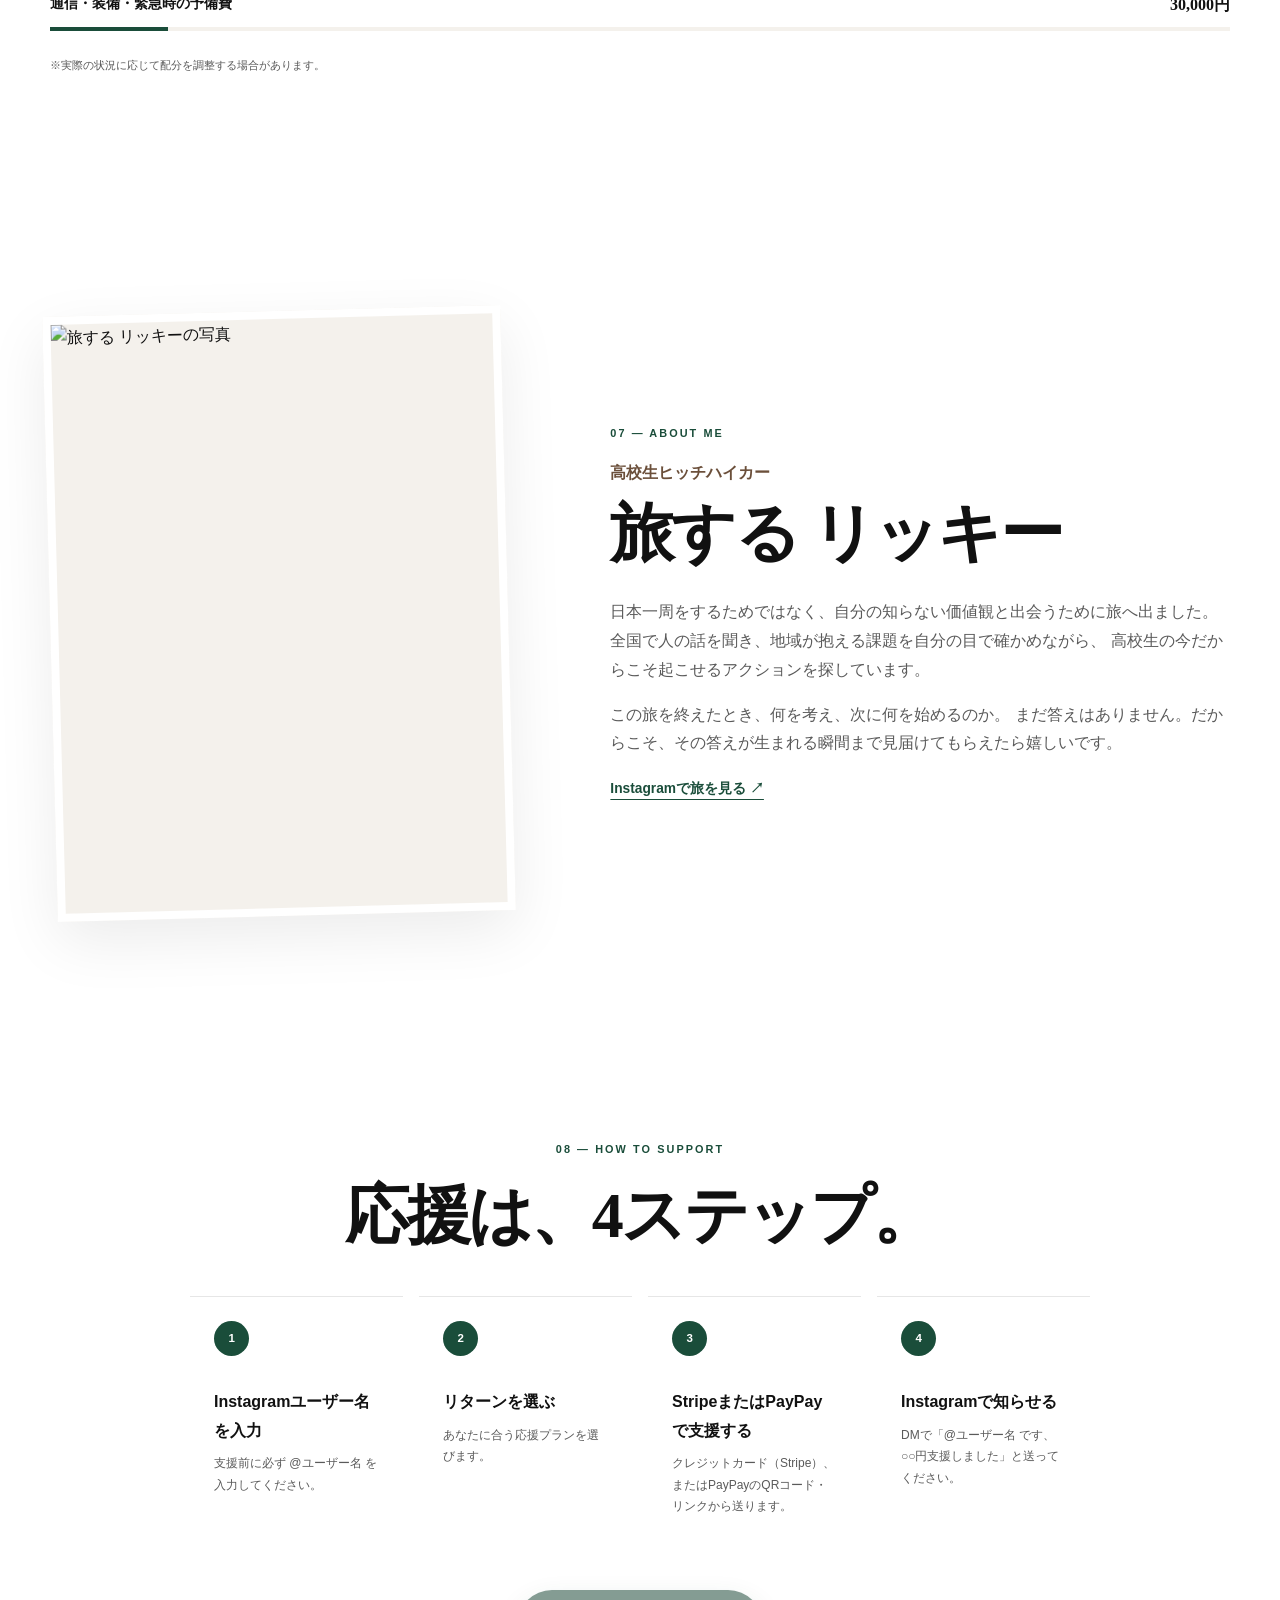
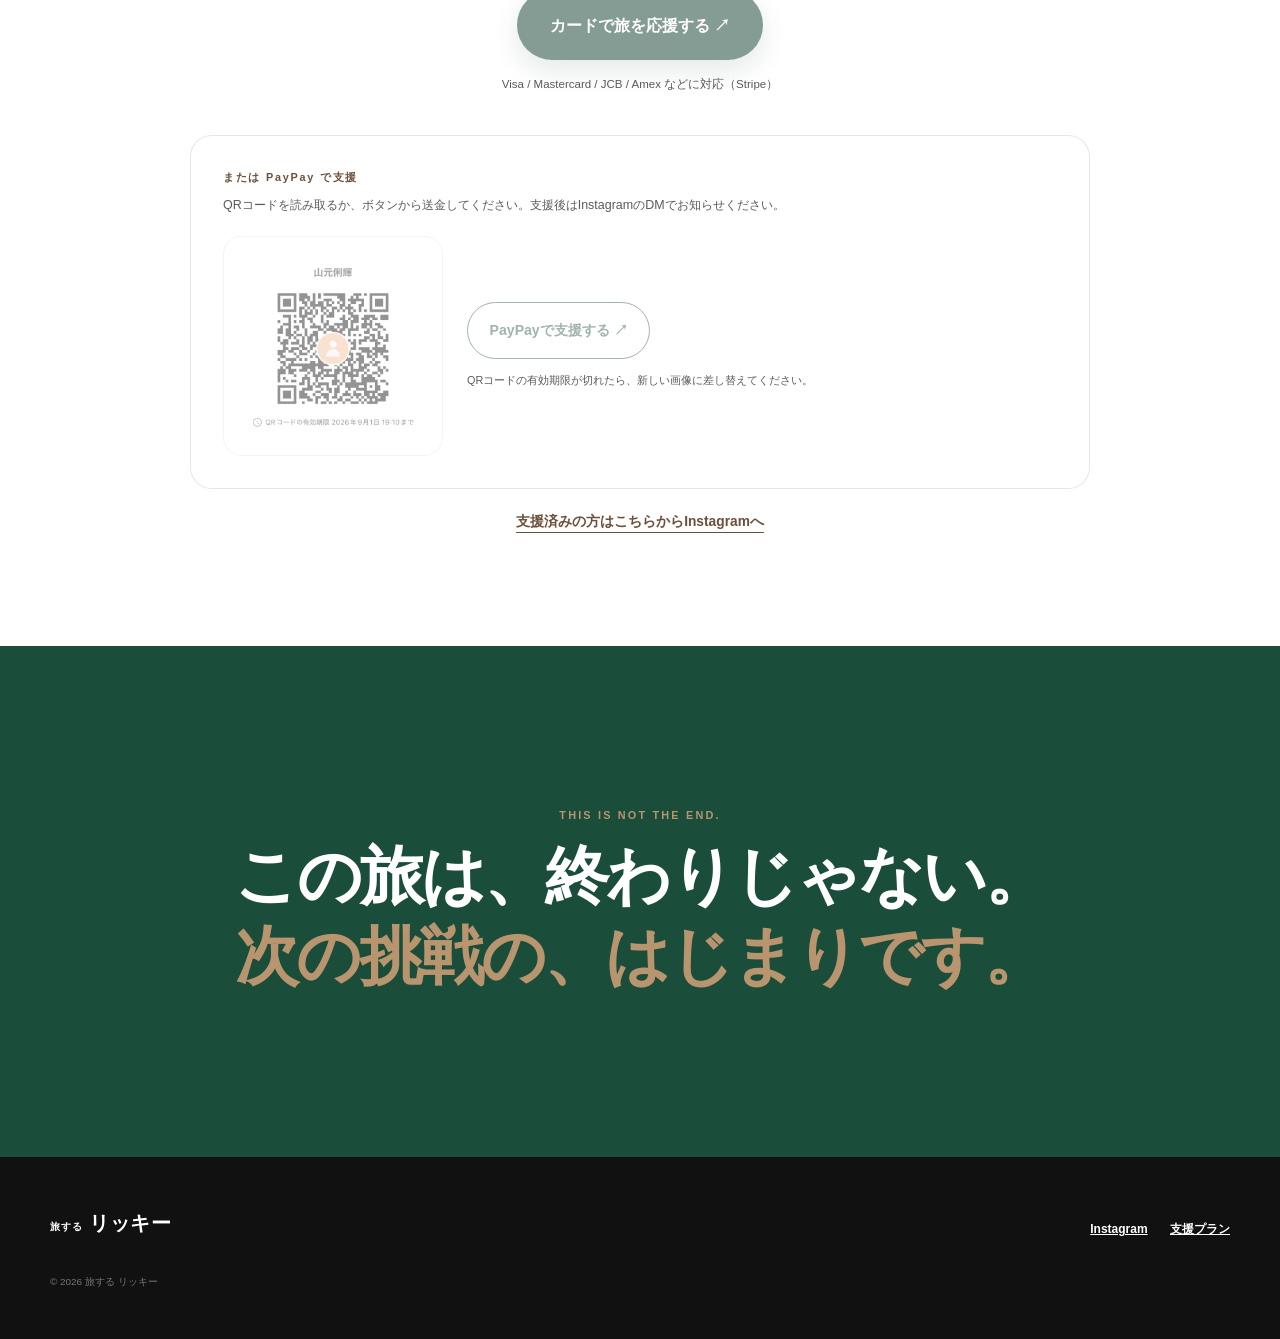
==== commit 77e9ec47: "Stripe Payment Links 対応に切り替え OFUSEをStripe Payment Linksに置き換え、site-data.jsで各プランURLを管理できるようにした。  Co-au" ====
--- a/index.html
+++ b/index.html
@@ -52,9 +52,8 @@
         </a>
         <a
           class="button button-small button-dark header-support support-action"
-          href="https://ofuse.me/b738fbb7/letter"
-          target="_blank"
-          rel="noopener noreferrer"
+          href="#returns"
+          data-stripe-plan="default"
         >
           旅を応援する
         </a>
@@ -76,11 +75,10 @@
           <div class="hero-actions">
             <a
               class="button button-primary support-action"
-              href="https://ofuse.me/b738fbb7/letter"
-              target="_blank"
-              rel="noopener noreferrer"
-            >
-              OFUSEで旅を応援する
+              href="#returns"
+              data-stripe-plan="default"
+            >
+              カードで旅を応援する
               <span aria-hidden="true">↗</span>
             </a>
             <a class="text-link" href="#gallery">ギャラリーを見る ↓</a>
@@ -340,13 +338,13 @@
                 <li>本人からのお礼メッセージ</li>
               </ul>
             </div>
-            <a class="button button-outline support-link support-action" href="https://ofuse.me/b738fbb7/letter">
-              このプランで応援
-            </a>
-          </article>
-
-          <article class="return-card reveal">
-            <div class="return-price"><span>¥</span>1,000</div>
+            <a
+              class="button button-outline support-link support-action"
+              href="#returns"
+              data-stripe-plan="plan500"
+            >
+              カードでこのプランを選ぶ
+            </a>
             <div>
               <p class="plan-label">親しい友達プラン</p>
               <h3>旅のリアルを、もっと近くで。</h3>
@@ -356,12 +354,13 @@
                 <li>悩み、葛藤、出会いの記録</li>
               </ul>
             </div>
-            <a class="button button-outline support-link support-action" href="https://ofuse.me/b738fbb7/letter">
-              このプランで応援
-            </a>
-          </article>
-
-          <article class="return-card featured reveal">
+            <a
+              class="button button-outline support-link support-action"
+              href="#returns"
+              data-stripe-plan="plan1000"
+            >
+              カードでこのプランを選ぶ
+            </a>
             <div class="popular-badge">RECOMMENDED</div>
             <div class="return-price"><span>¥</span>3,000</div>
             <div>
@@ -373,13 +372,13 @@
                 <li>価値観が動いた瞬間の記録</li>
               </ul>
             </div>
-            <a class="button button-light support-link support-action" href="https://ofuse.me/b738fbb7/letter">
-              このプランで応援
-            </a>
-          </article>
-
-          <article class="return-card reveal">
-            <div class="return-price"><span>¥</span>10,000<span class="plus">〜</span></div>
+            <a
+              class="button button-light support-link support-action"
+              href="#returns"
+              data-stripe-plan="plan3000"
+            >
+              カードでこのプランを選ぶ
+            </a>
             <div>
               <p class="plan-label">人生の伴走者プラン</p>
               <h3>旅の結末と、その先まで。</h3>
@@ -390,12 +389,13 @@
                 <li>次の挑戦をいち早く共有</li>
               </ul>
             </div>
-            <a class="button button-outline support-link support-action" href="https://ofuse.me/b738fbb7/letter">
-              このプランで応援
-            </a>
-          </article>
-
-          <article class="return-card premium reveal">
+            <a
+              class="button button-outline support-link support-action"
+              href="#returns"
+              data-stripe-plan="plan10000"
+            >
+              カードでこのプランを選ぶ
+            </a>
             <div class="premium-mark">SPECIAL</div>
             <div class="return-price"><span>¥</span>100,000</div>
             <div>
@@ -411,12 +411,19 @@
               </p>
             </div>
             <a
+              class="button button-outline support-action"
+              href="#returns"
+              data-stripe-plan="plan100000"
+            >
+              カードで支援する ↗
+            </a>
+            <a
               class="button button-primary"
               href="https://www.instagram.com/tabisururikki.62/"
               target="_blank"
               rel="noopener noreferrer"
             >
-              Instagramで相談する ↗
+              先にInstagramで相談する ↗
             </a>
           </article>
         </div>
@@ -492,8 +499,8 @@
           <li>
             <span>3</span>
             <div>
-              <strong>OFUSEまたはPayPayで支援する</strong>
-              <p>OFUSEのレター画面、またはPayPayのQRコード・リンクから送ります。</p>
+              <strong>StripeまたはPayPayで支援する</strong>
+              <p>クレジットカード（Stripe）、またはPayPayのQRコード・リンクから送ります。</p>
             </div>
           </li>
           <li>
@@ -506,12 +513,12 @@
         </ol>
         <a
           class="button button-primary button-large support-action"
-          href="https://ofuse.me/b738fbb7/letter"
-          target="_blank"
-          rel="noopener noreferrer"
+          href="#returns"
+          data-stripe-plan="default"
         >
-          OFUSEで旅を応援する ↗
+          カードで旅を応援する ↗
         </a>
+        <p class="stripe-note">Visa / Mastercard / JCB / Amex などに対応（Stripe）</p>
         <div class="paypay-block reveal" data-paypay-block>
           <p class="paypay-label">または PayPay で支援</p>
           <p class="paypay-note">
@@ -572,7 +579,7 @@
         <a href="https://www.instagram.com/tabisururikki.62/" target="_blank" rel="noopener noreferrer"
           >Instagram</a
         >
-        <a href="https://ofuse.me/b738fbb7" target="_blank" rel="noopener noreferrer">OFUSE</a>
+        <a href="#returns">支援プラン</a>
       </div>
       <p>© 2026 旅する リッキー</p>
     </footer>
@@ -583,10 +590,9 @@
         <strong data-progress-percent>0%</strong>
       </div>
       <a
-        class="button button-primary"
-        href="https://ofuse.me/b738fbb7/letter"
-        target="_blank"
-        rel="noopener noreferrer"
+        class="button button-primary support-action"
+        href="#returns"
+        data-stripe-plan="default"
       >
         旅を応援する
       </a>
--- a/styles.css
+++ b/styles.css
@@ -1163,6 +1163,20 @@
   font-size: 0.68rem;
 }
 
+.return-card.premium .button + .button {
+  margin-top: 0.55rem;
+}
+
+.stripe-note {
+  margin: 0.85rem 0 0;
+  color: var(--muted);
+  font-size: 0.72rem;
+}
+
+.support-action.is-unconfigured {
+  opacity: 0.55;
+}
+
 .budget {
   border-top: 1px solid var(--line);
 }
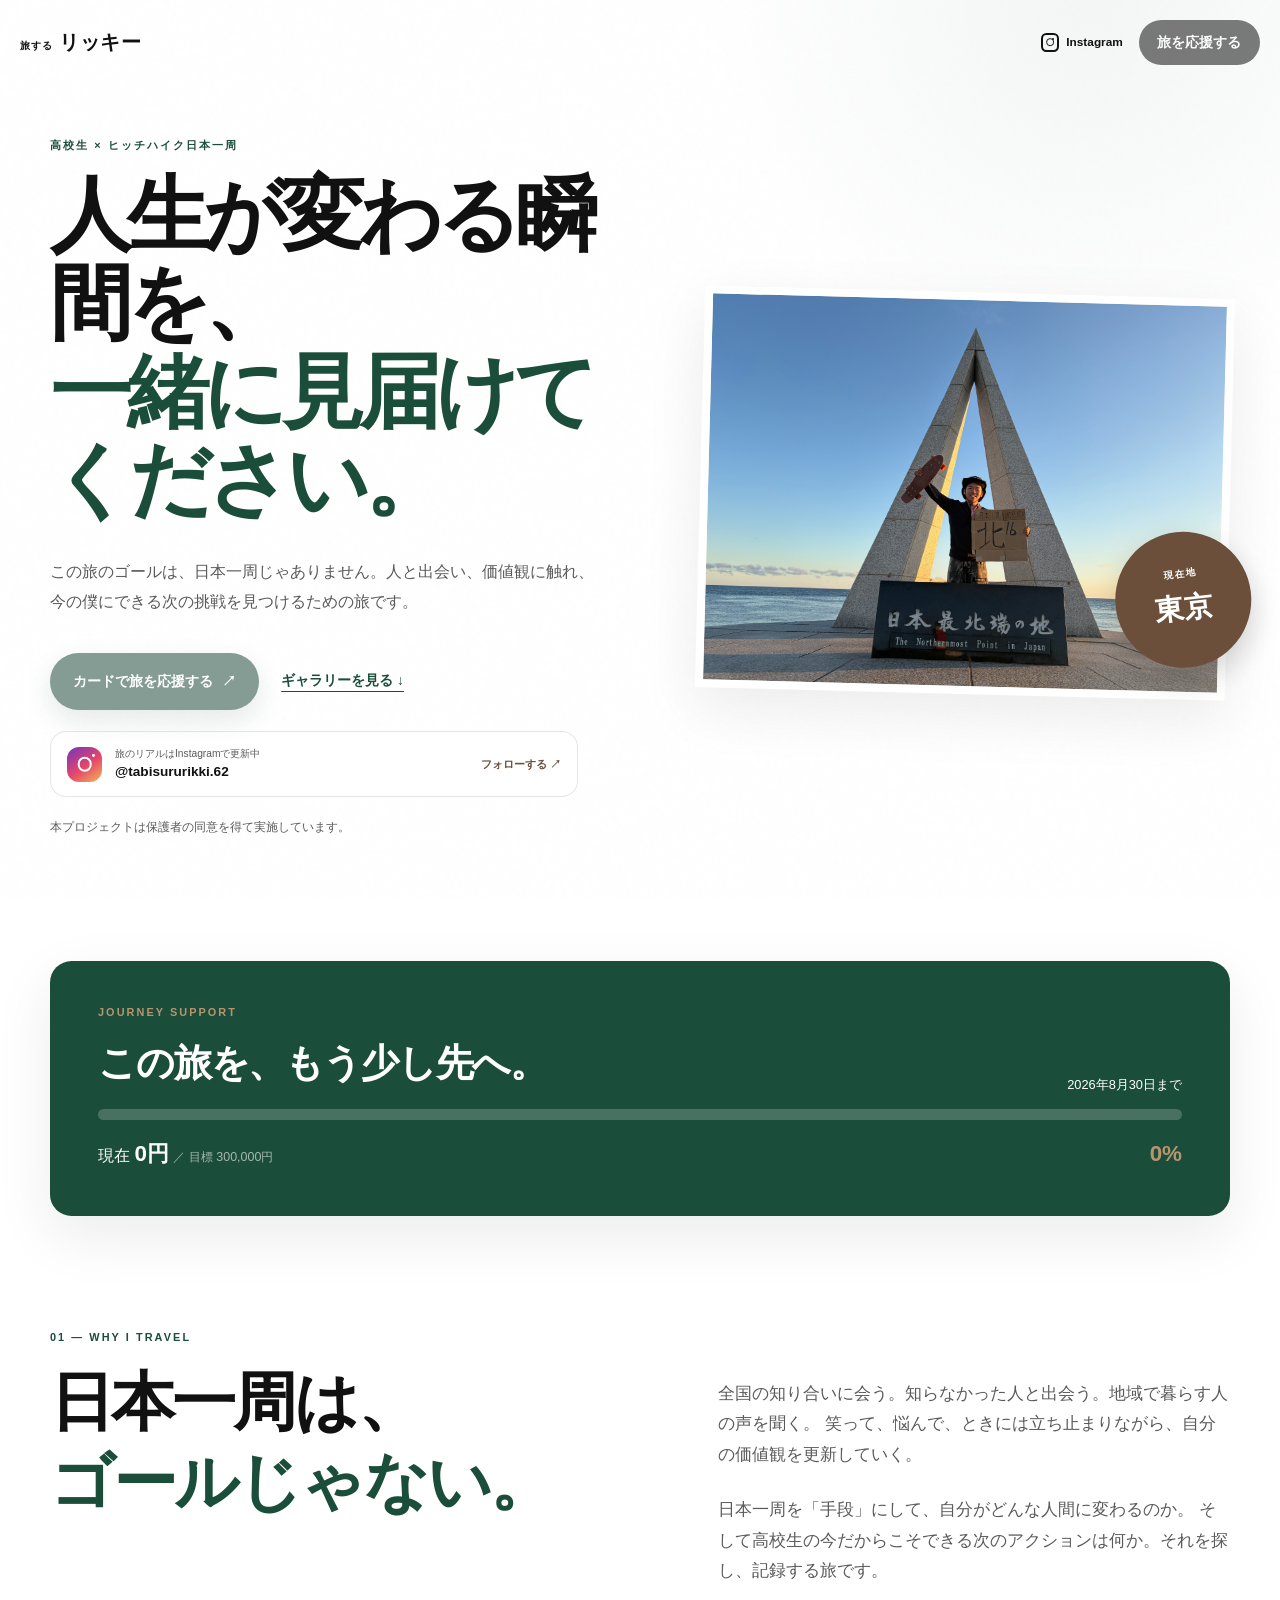
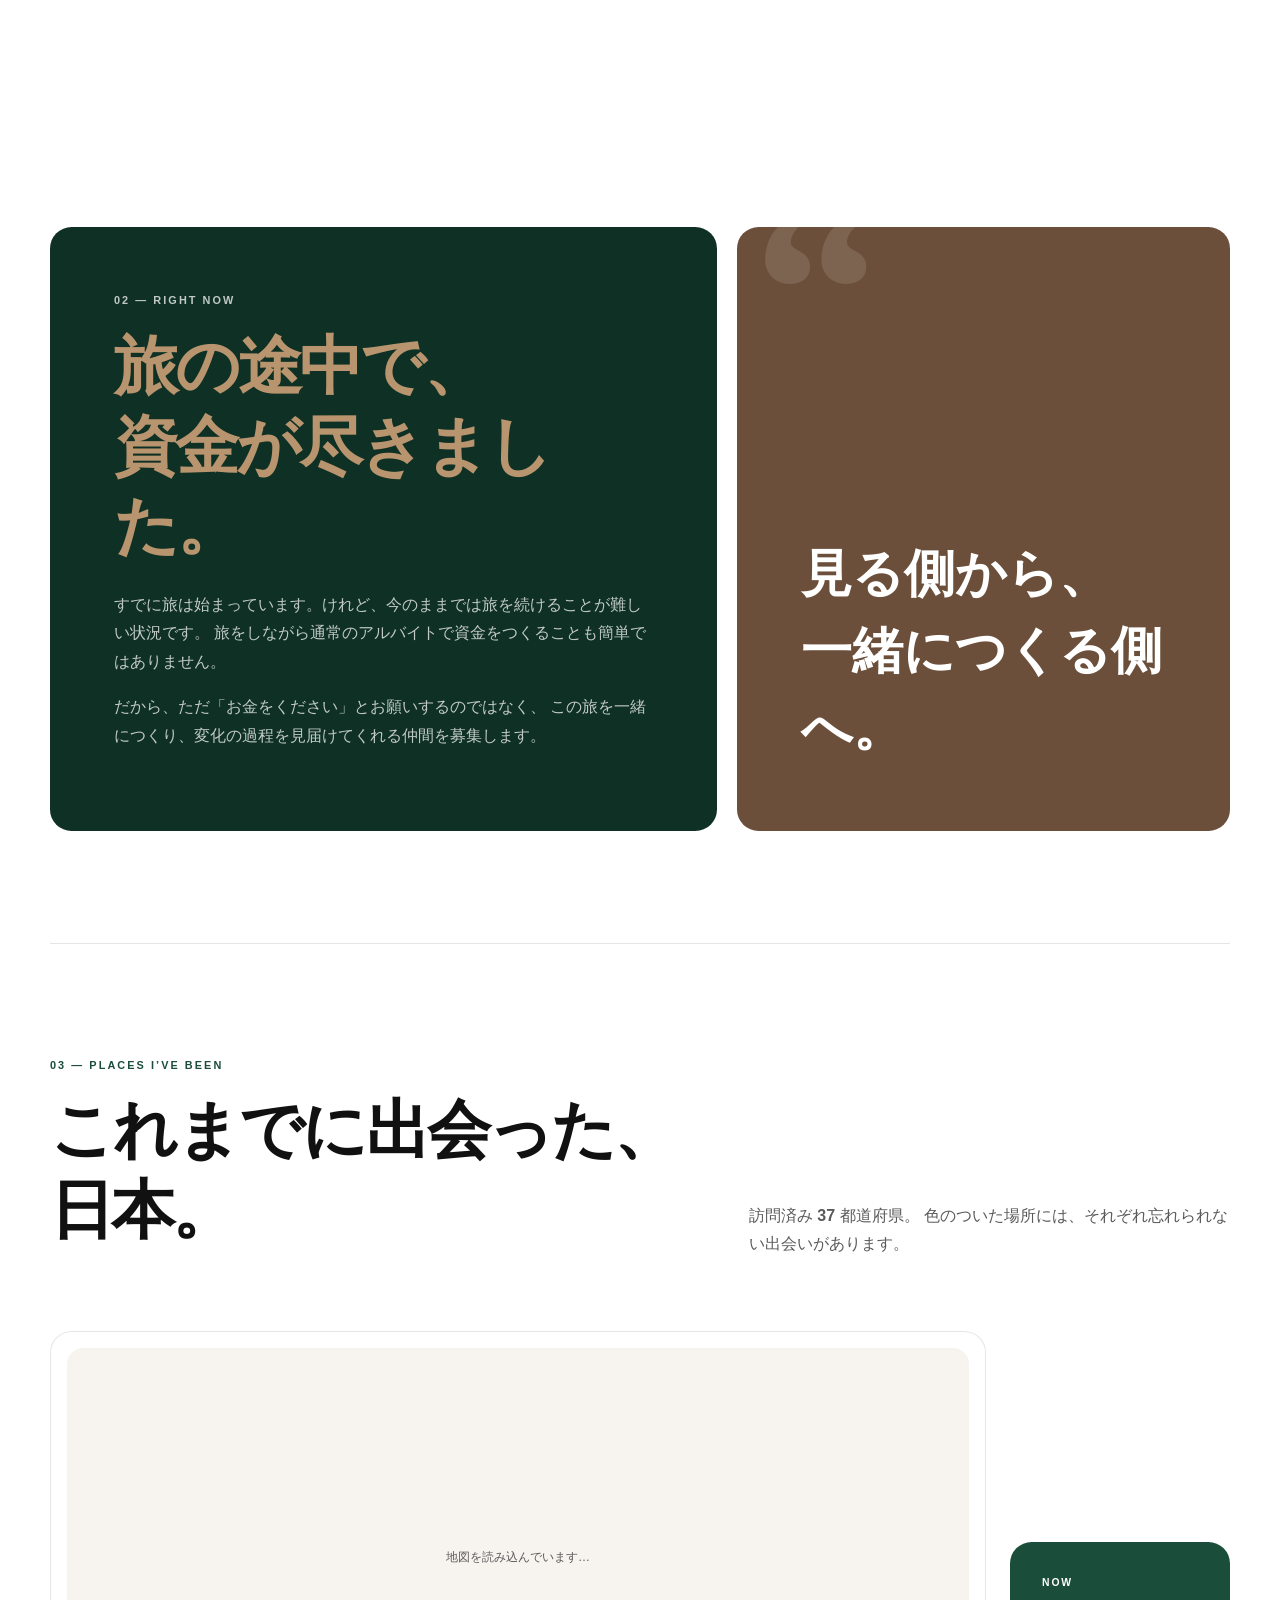
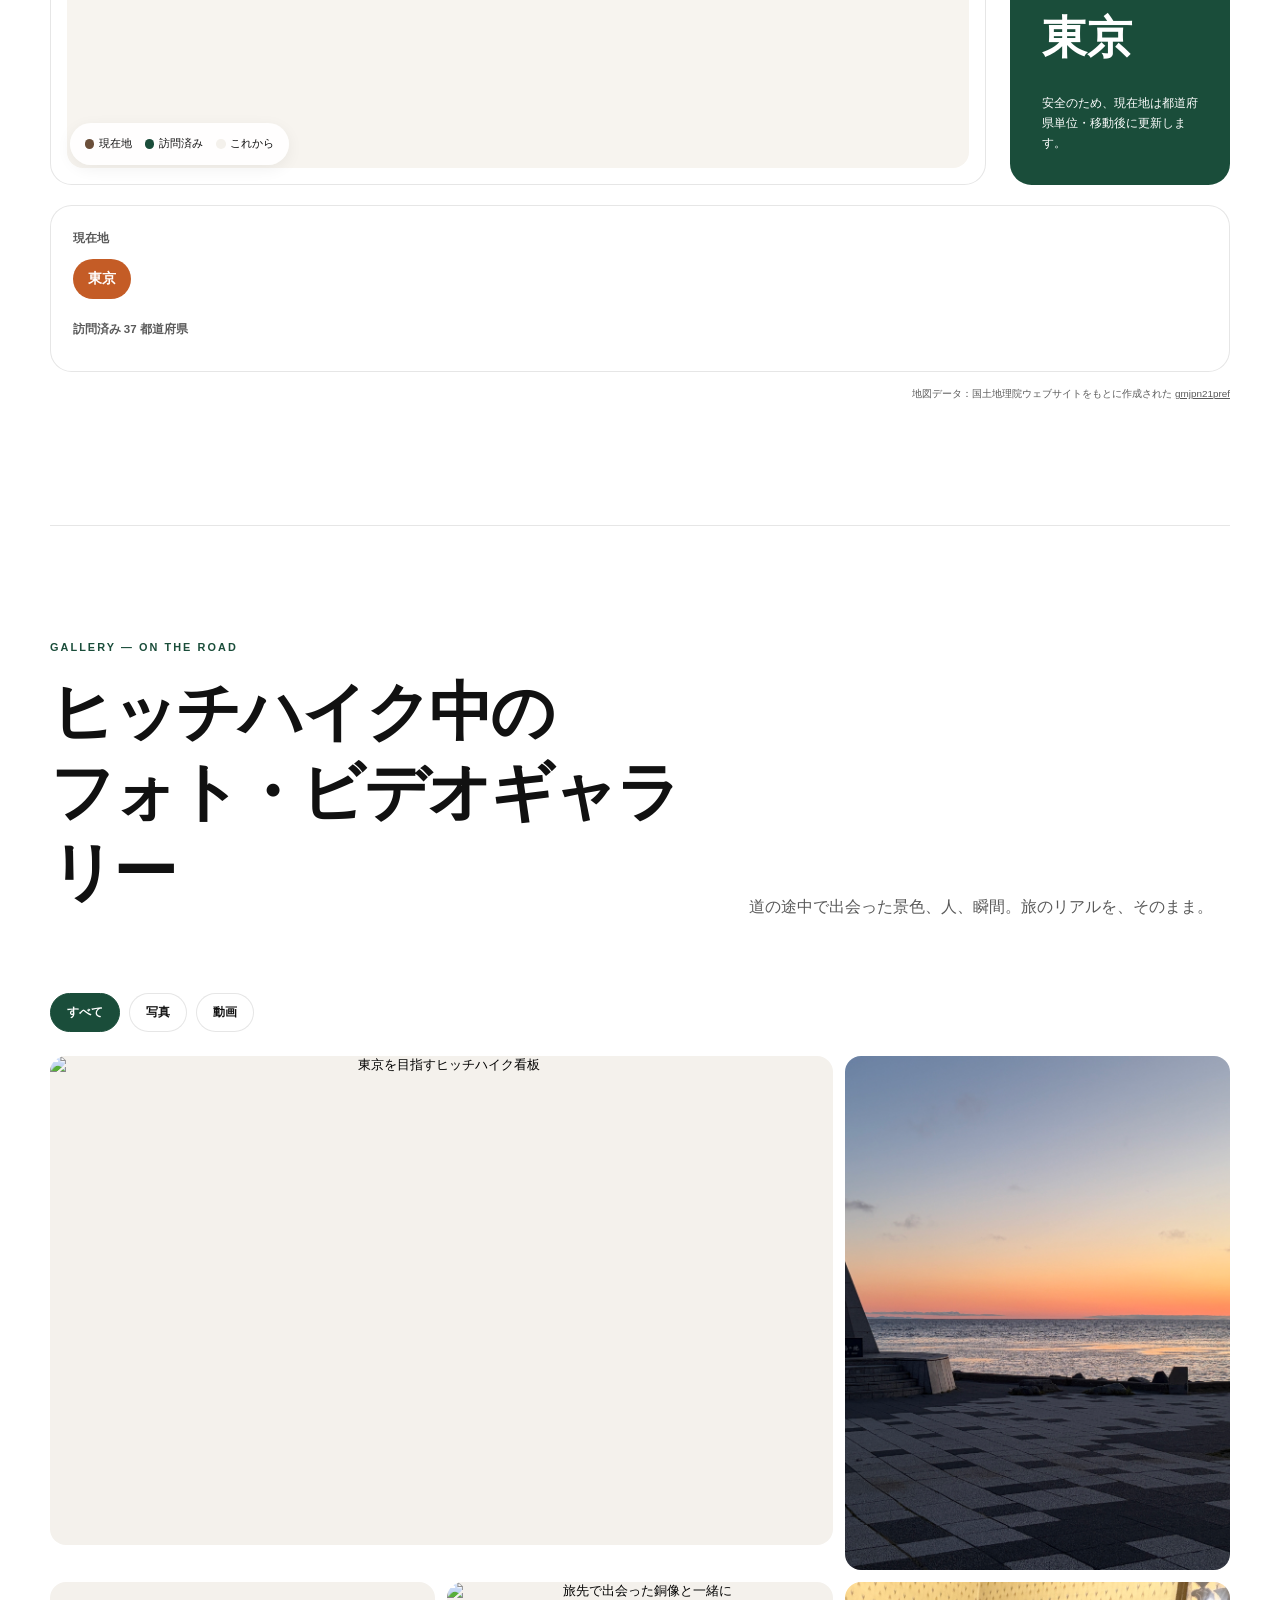
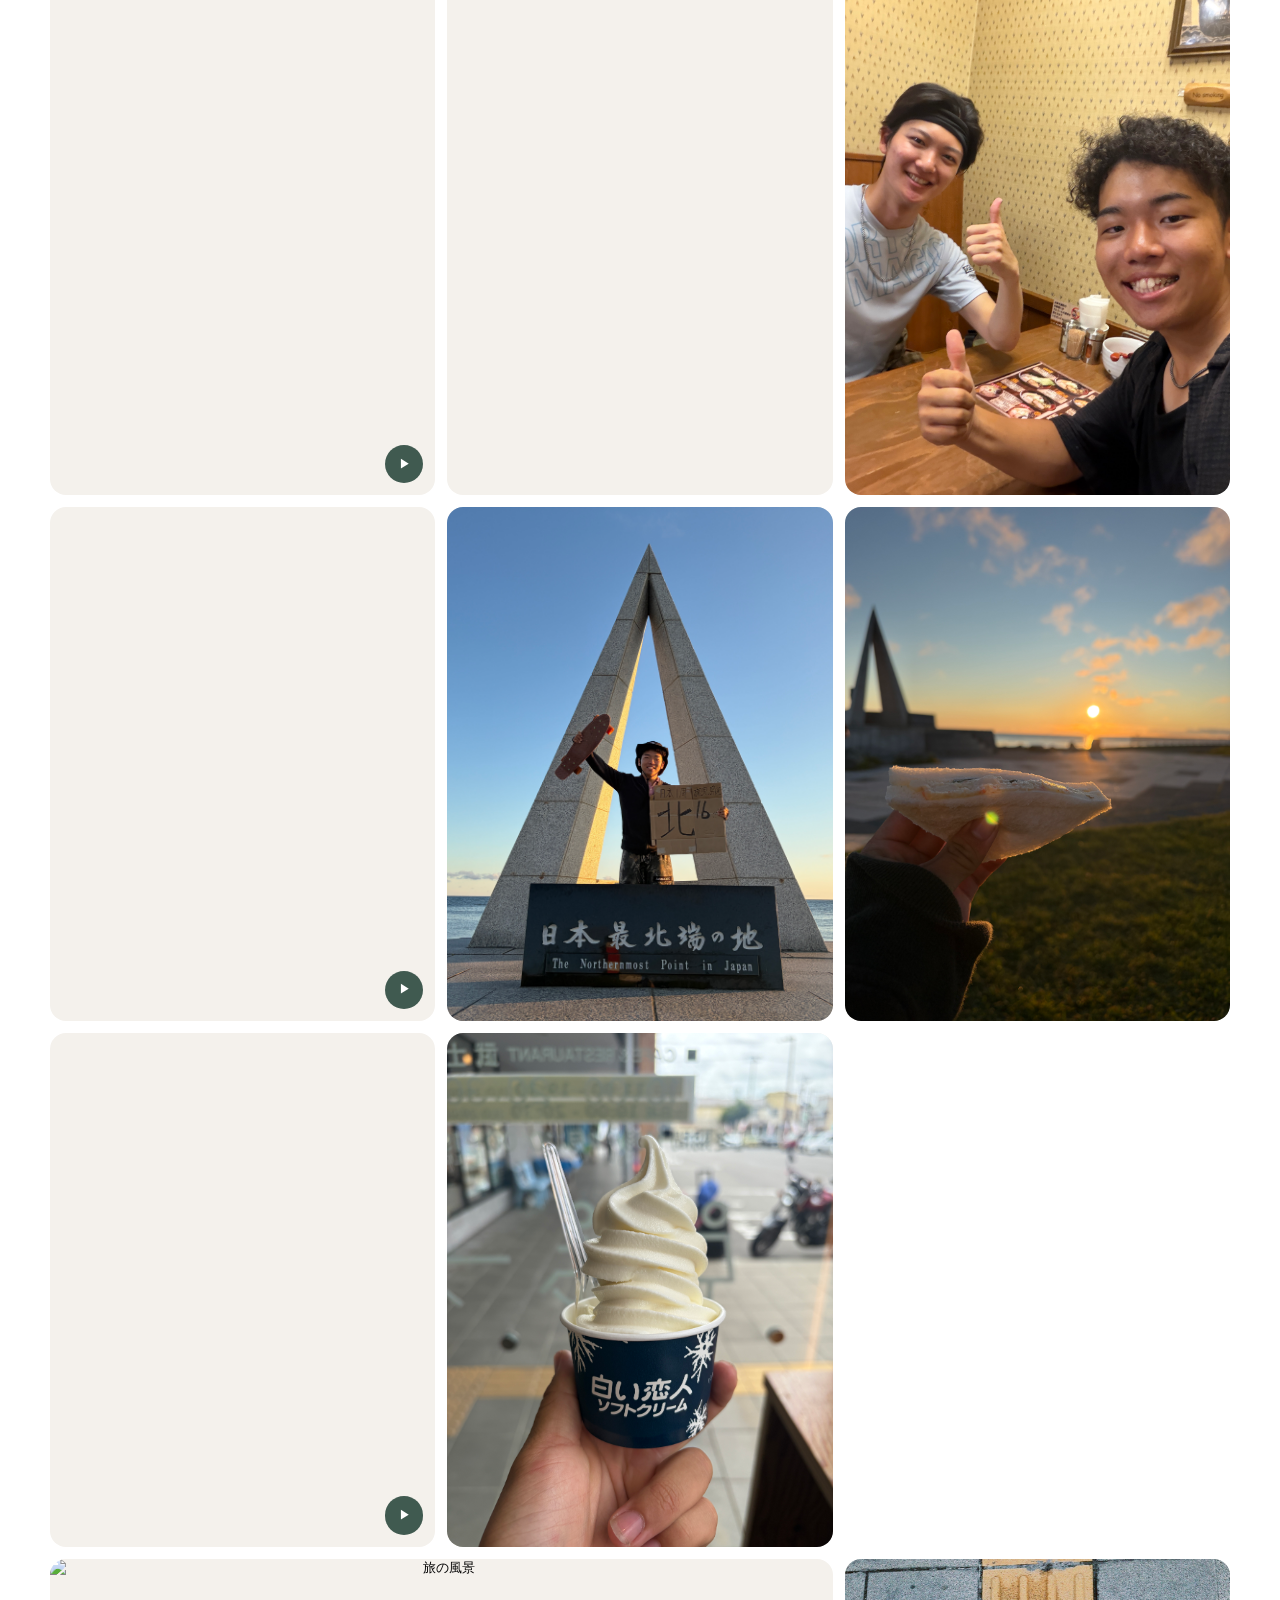
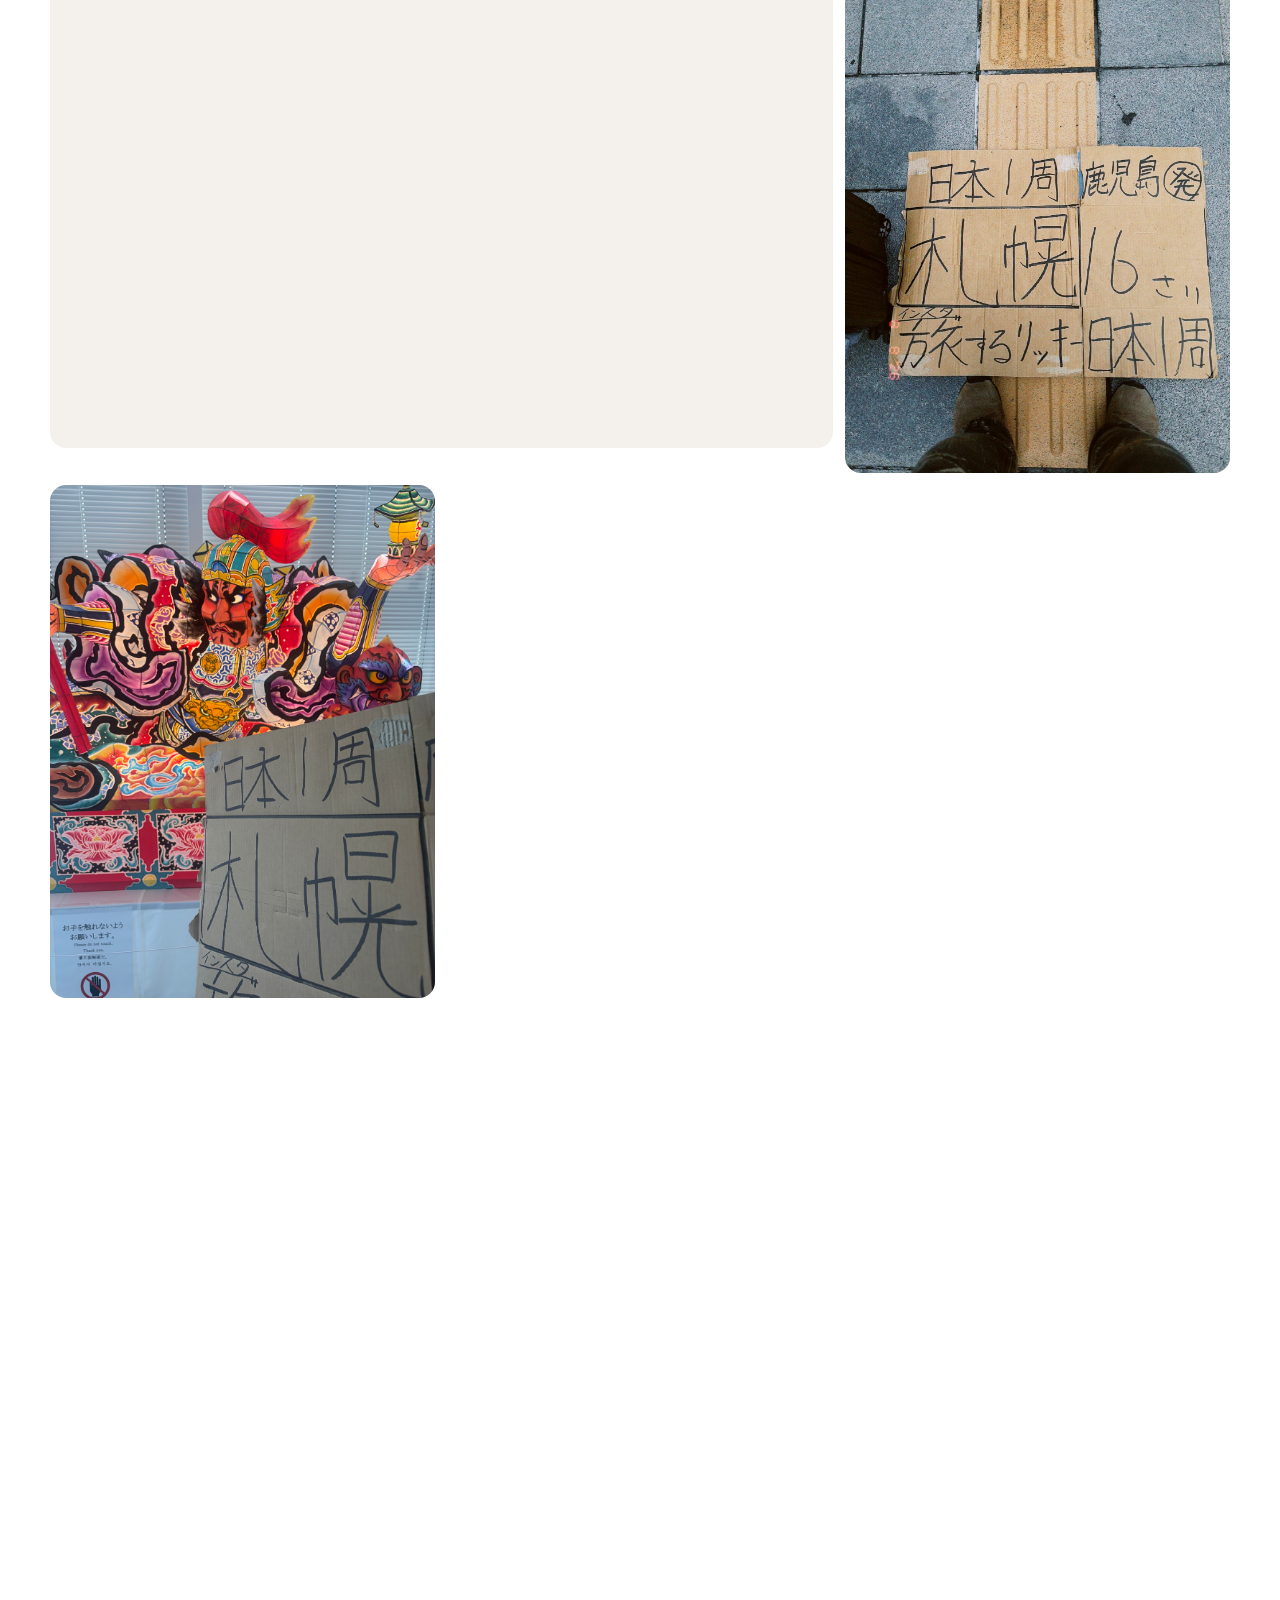
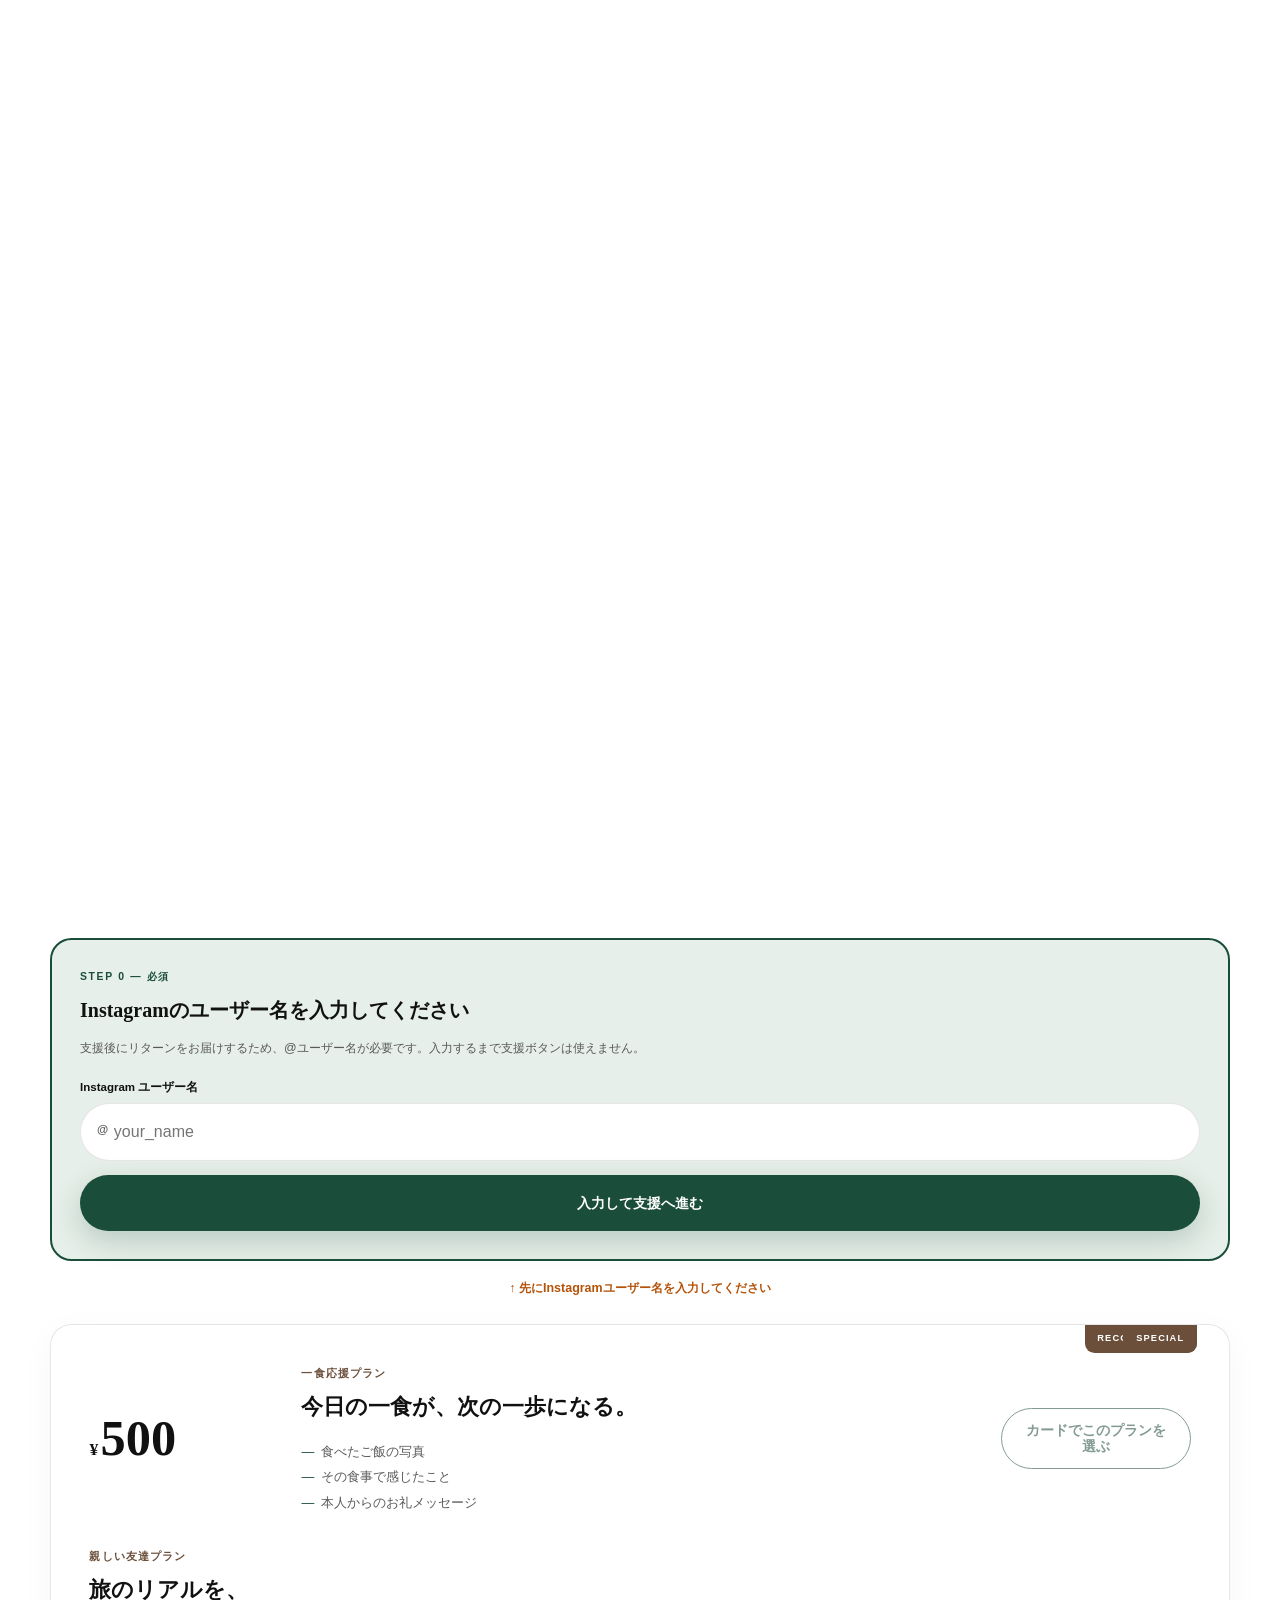
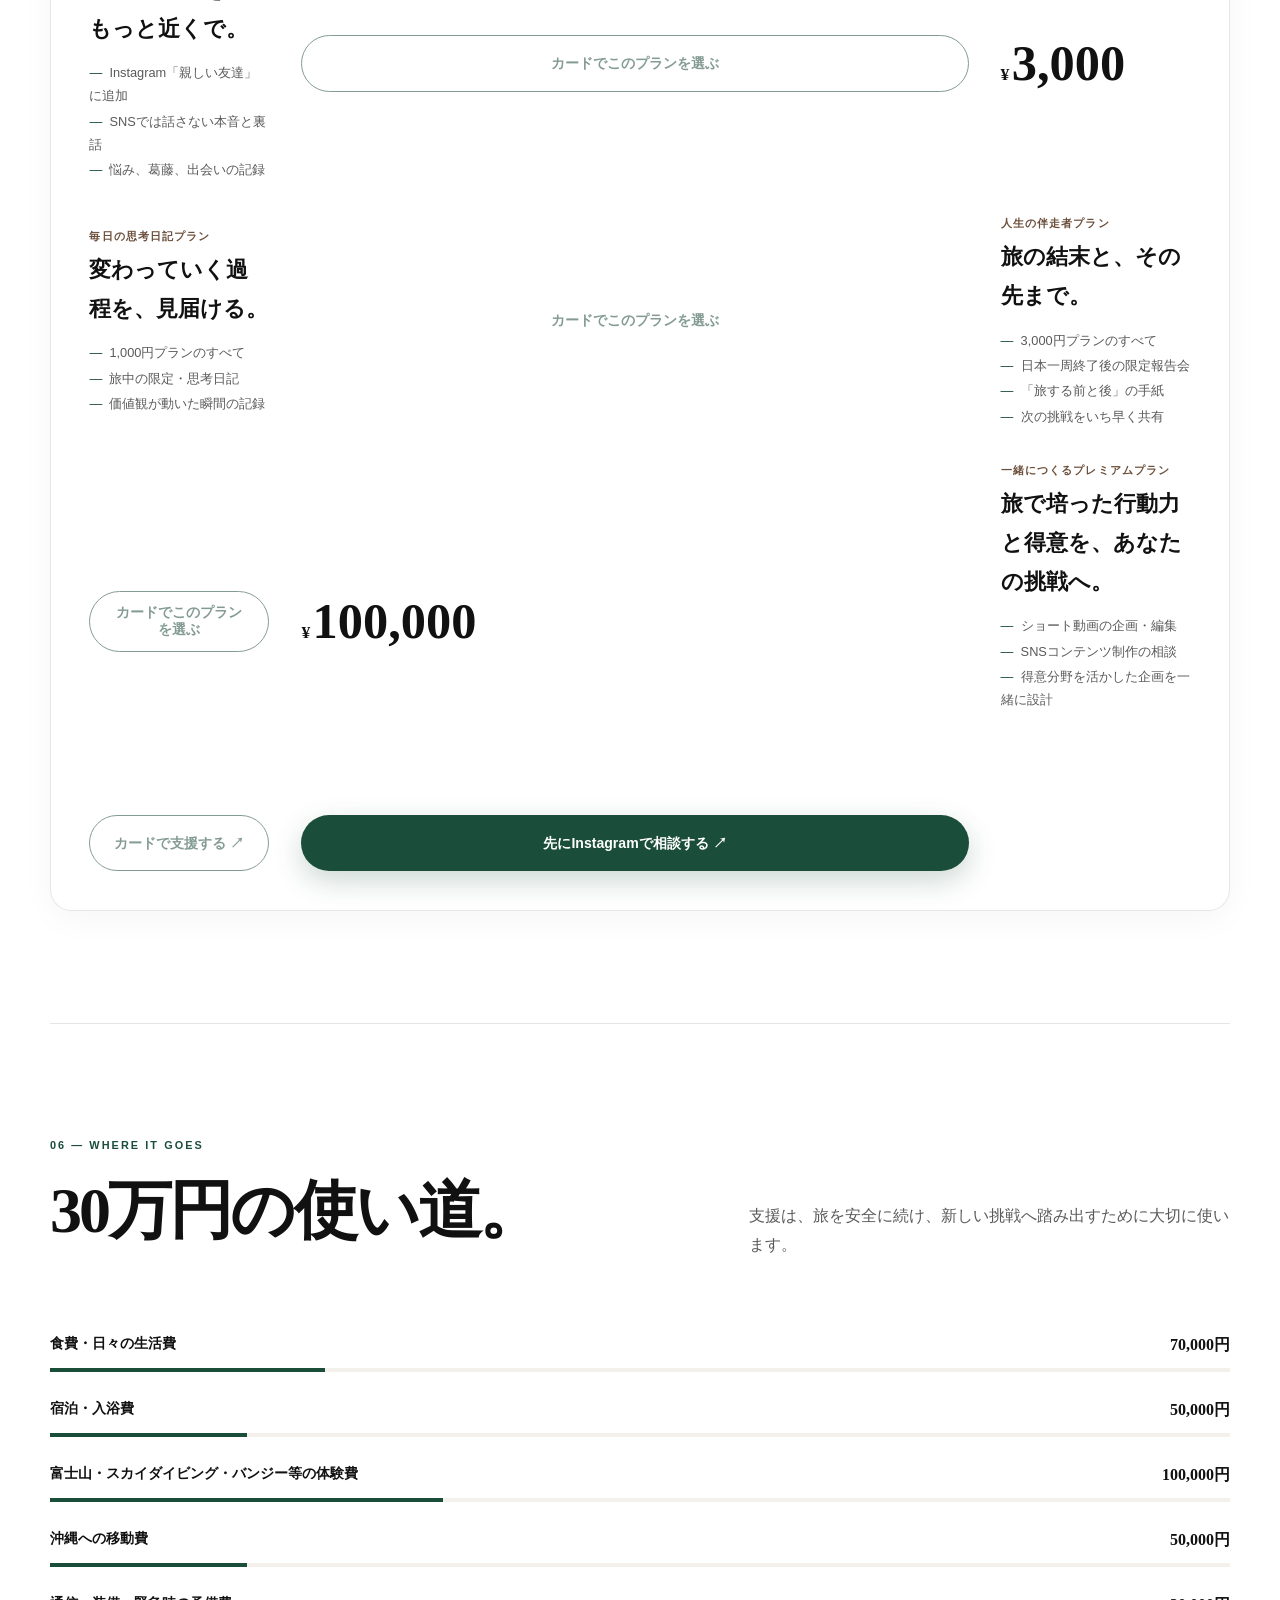
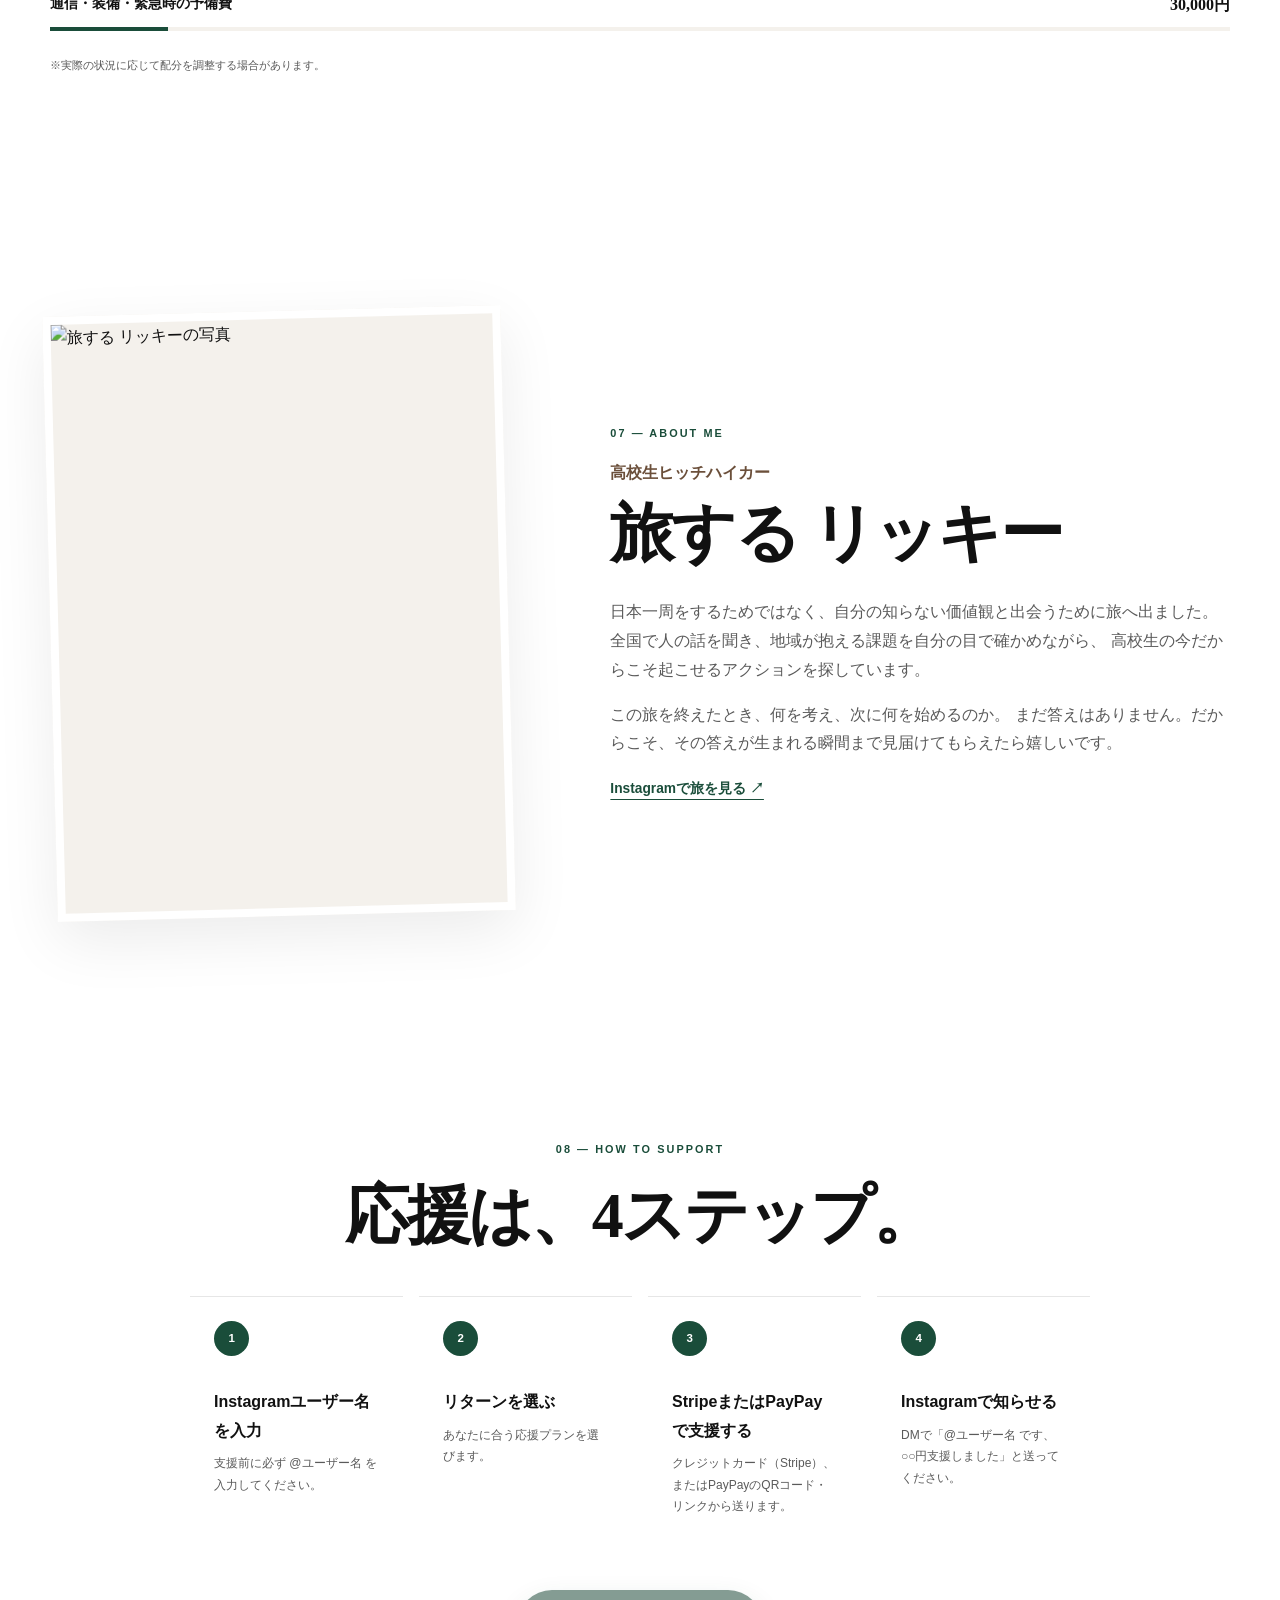
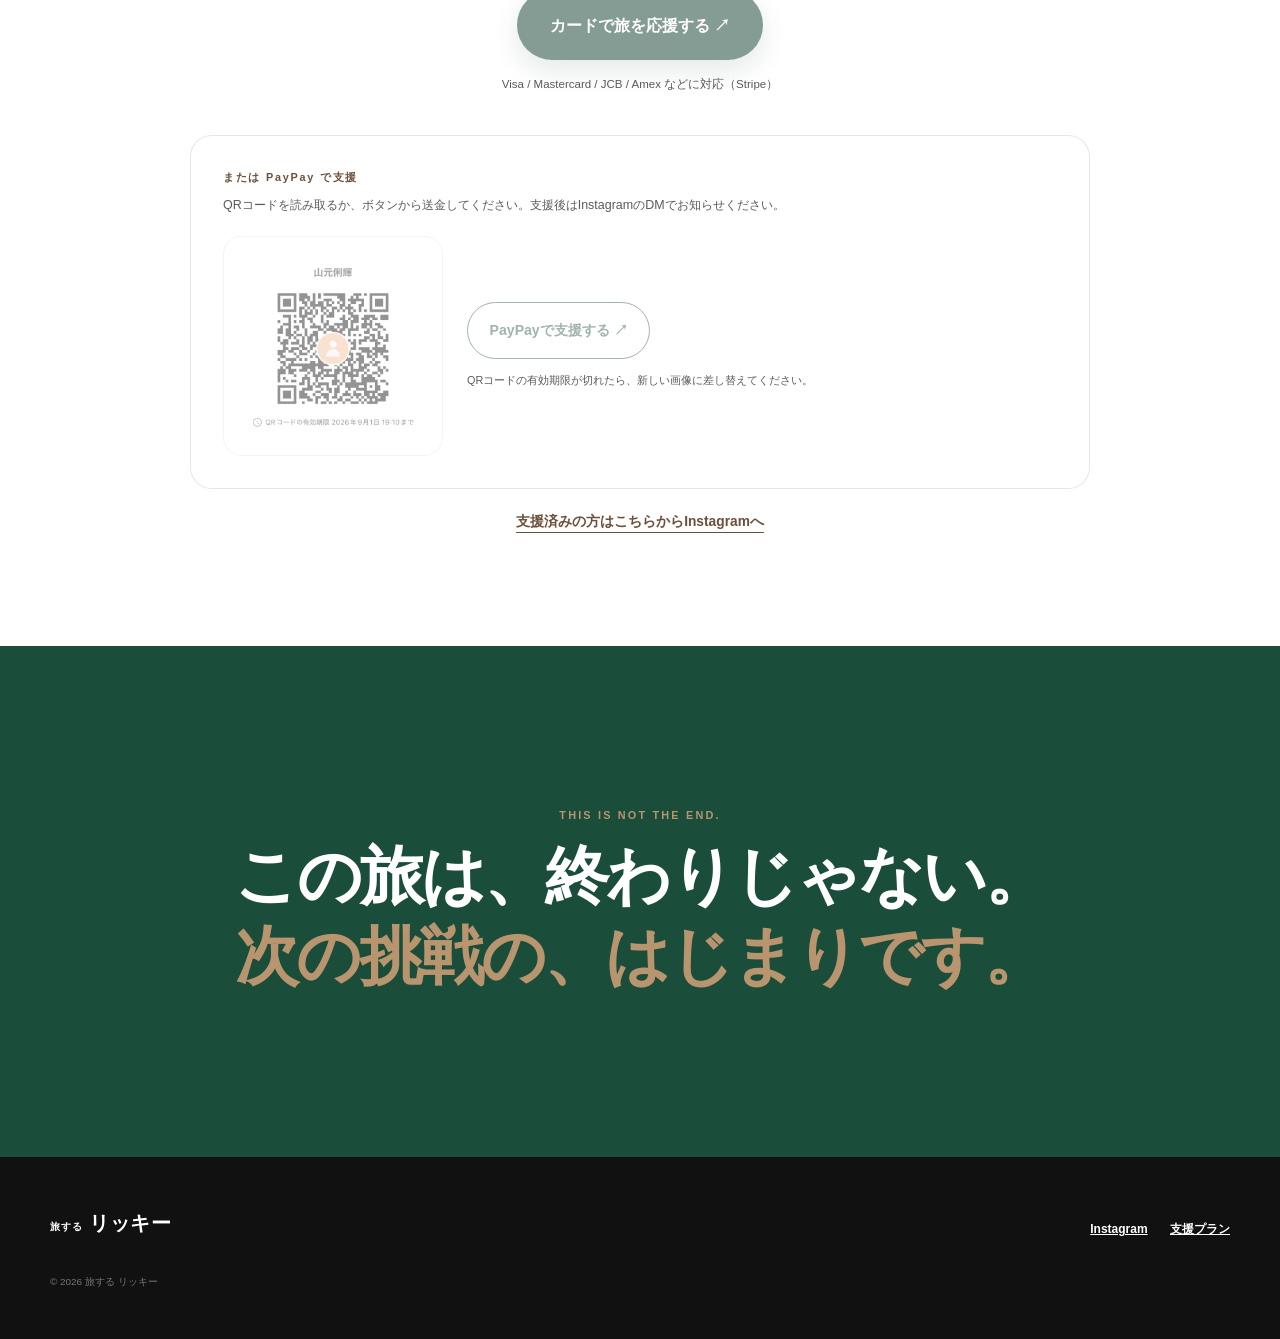
==== commit ebc1eb08: "Instagram入力後に支援プランへ進めない問題を修正 @付き入力でHTMLバリデーションが送信を止めていたため、JS側の検証に切り替え、送信後は支援プランへスクロールするようにした。  Co-au" ====
--- a/index.html
+++ b/index.html
@@ -295,7 +295,7 @@
           <p class="support-gate-note">
             支援後にリターンをお届けするため、@ユーザー名が必要です。入力するまで支援ボタンは使えません。
           </p>
-          <form class="support-gate-form" data-instagram-form>
+          <form class="support-gate-form" data-instagram-form novalidate>
             <label class="instagram-field">
               <span>Instagram ユーザー名</span>
               <div class="instagram-input-wrap">
@@ -307,12 +307,15 @@
                   autocomplete="username"
                   autocapitalize="off"
                   spellcheck="false"
-                  required
-                  pattern="[A-Za-z0-9._]{1,30}"
+                  inputmode="text"
                   maxlength="30"
+                  aria-describedby="instagram-input-error"
                 />
               </div>
             </label>
+            <p class="support-gate-error" id="instagram-input-error" data-instagram-error hidden>
+              @付きでもOKです。英数字・ピリオド・アンダースコアのみ使えます。
+            </p>
             <button type="submit" class="button button-primary">入力して支援へ進む</button>
           </form>
           <div class="support-gate-success" data-instagram-success hidden>
--- a/styles.css
+++ b/styles.css
@@ -771,6 +771,13 @@
   margin: 0 0 0.35rem;
 }
 
+.support-gate-error {
+  margin: 0.45rem 0 0;
+  color: #b45309;
+  font-size: 0.78rem;
+  font-weight: 700;
+}
+
 .support-locked-notice {
   margin: -0.5rem 0 1.5rem;
   color: #b45309;
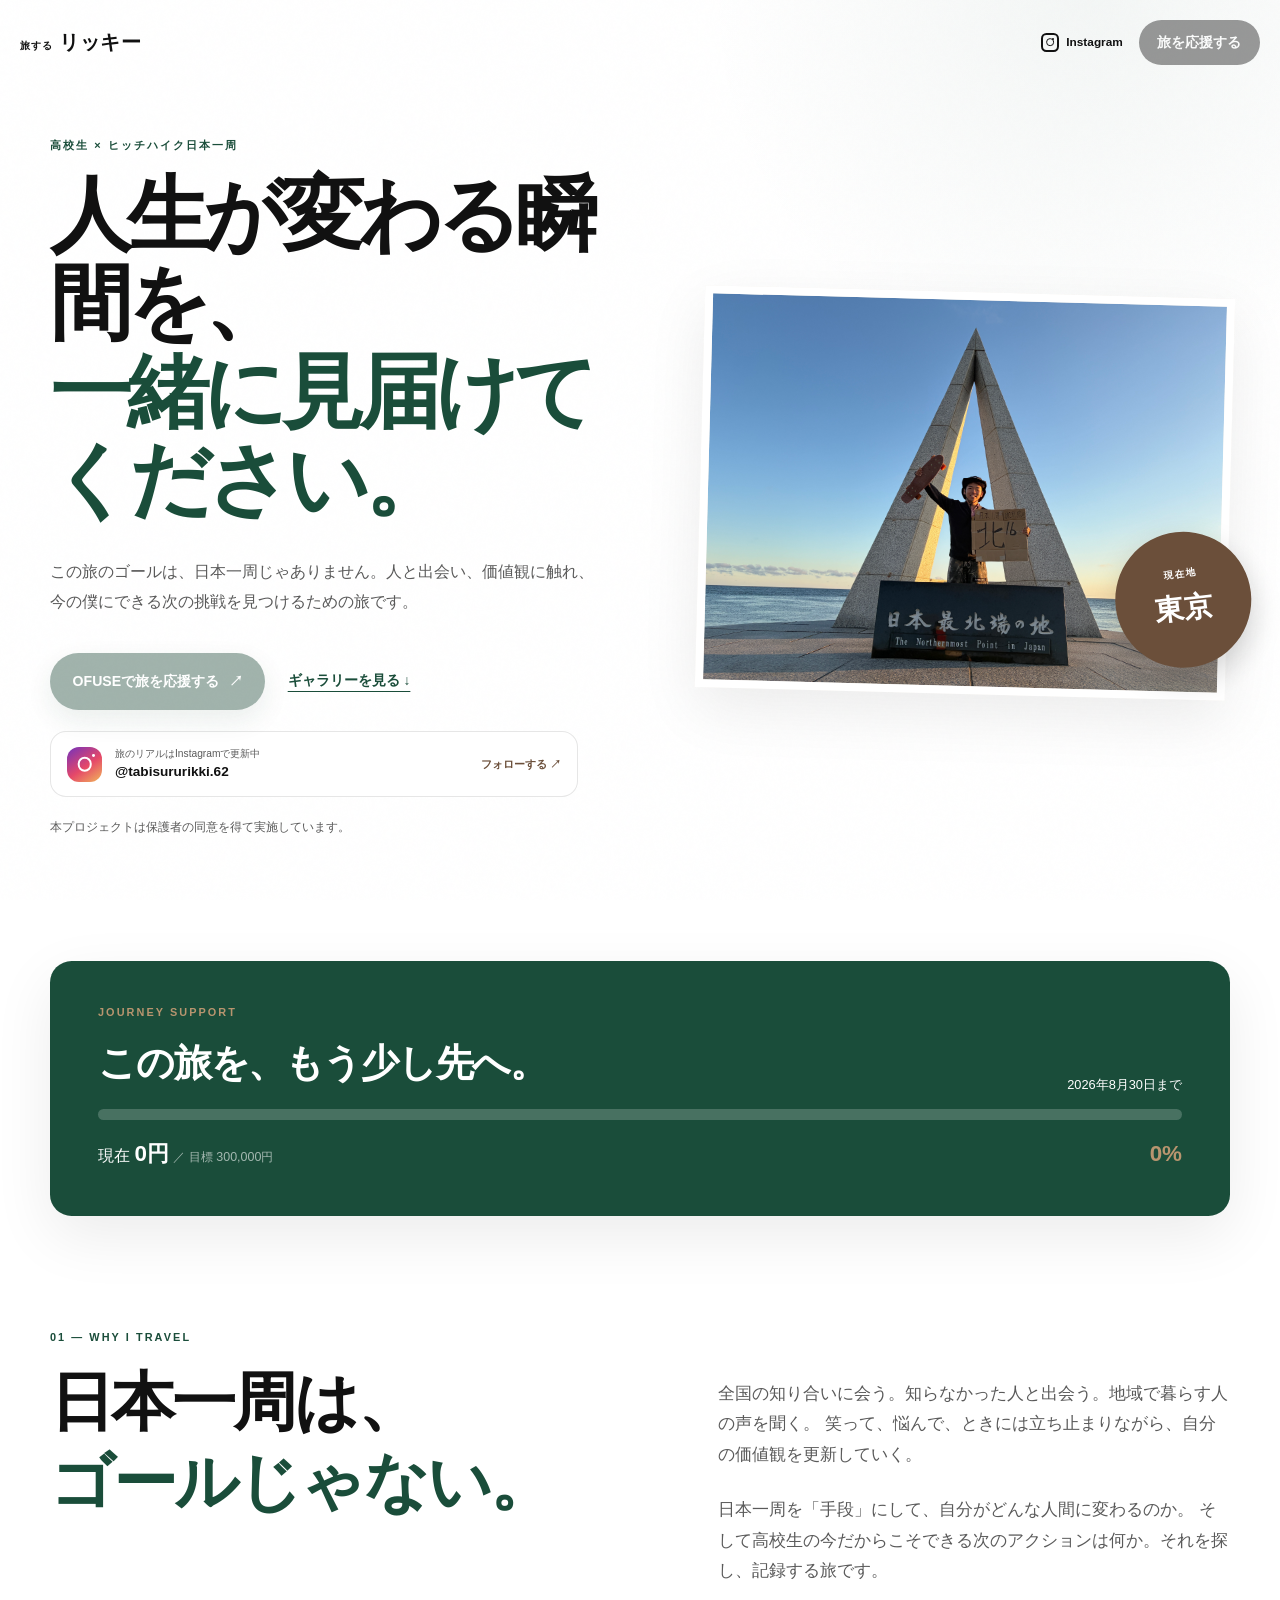
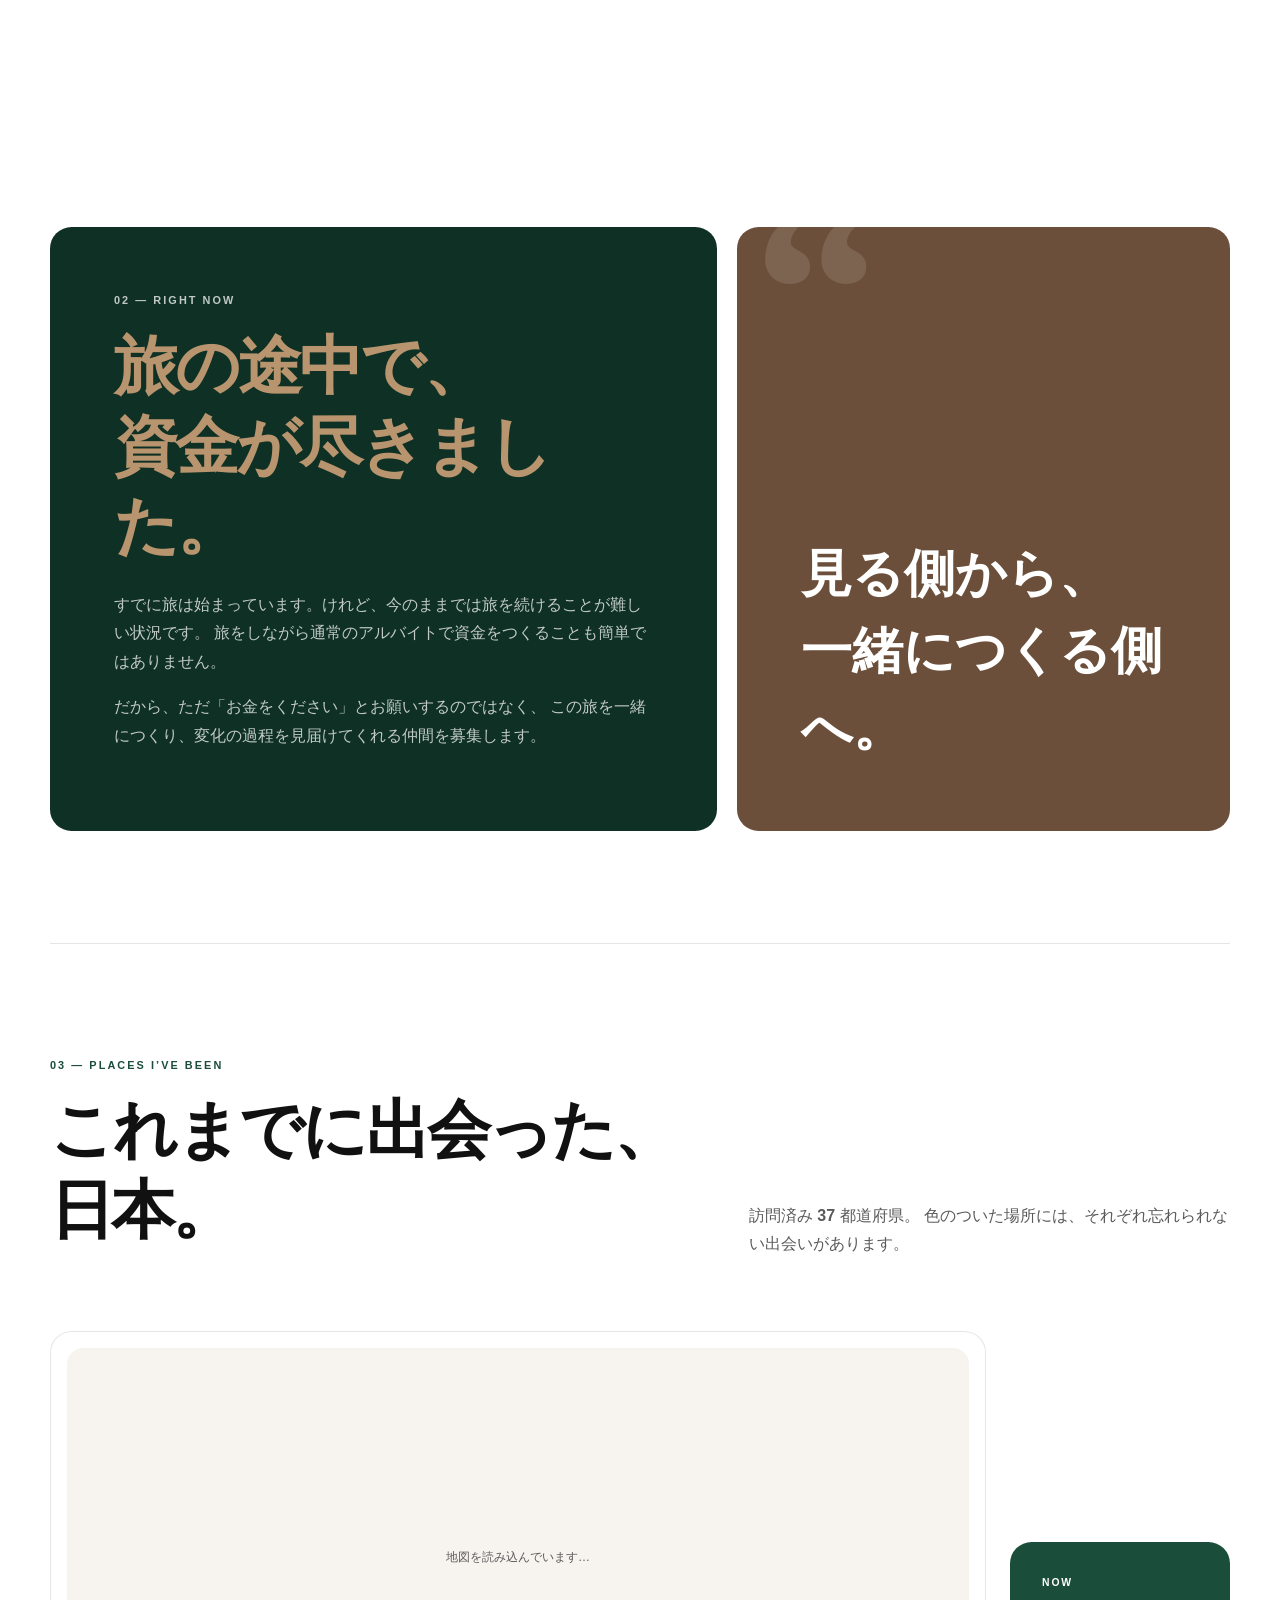
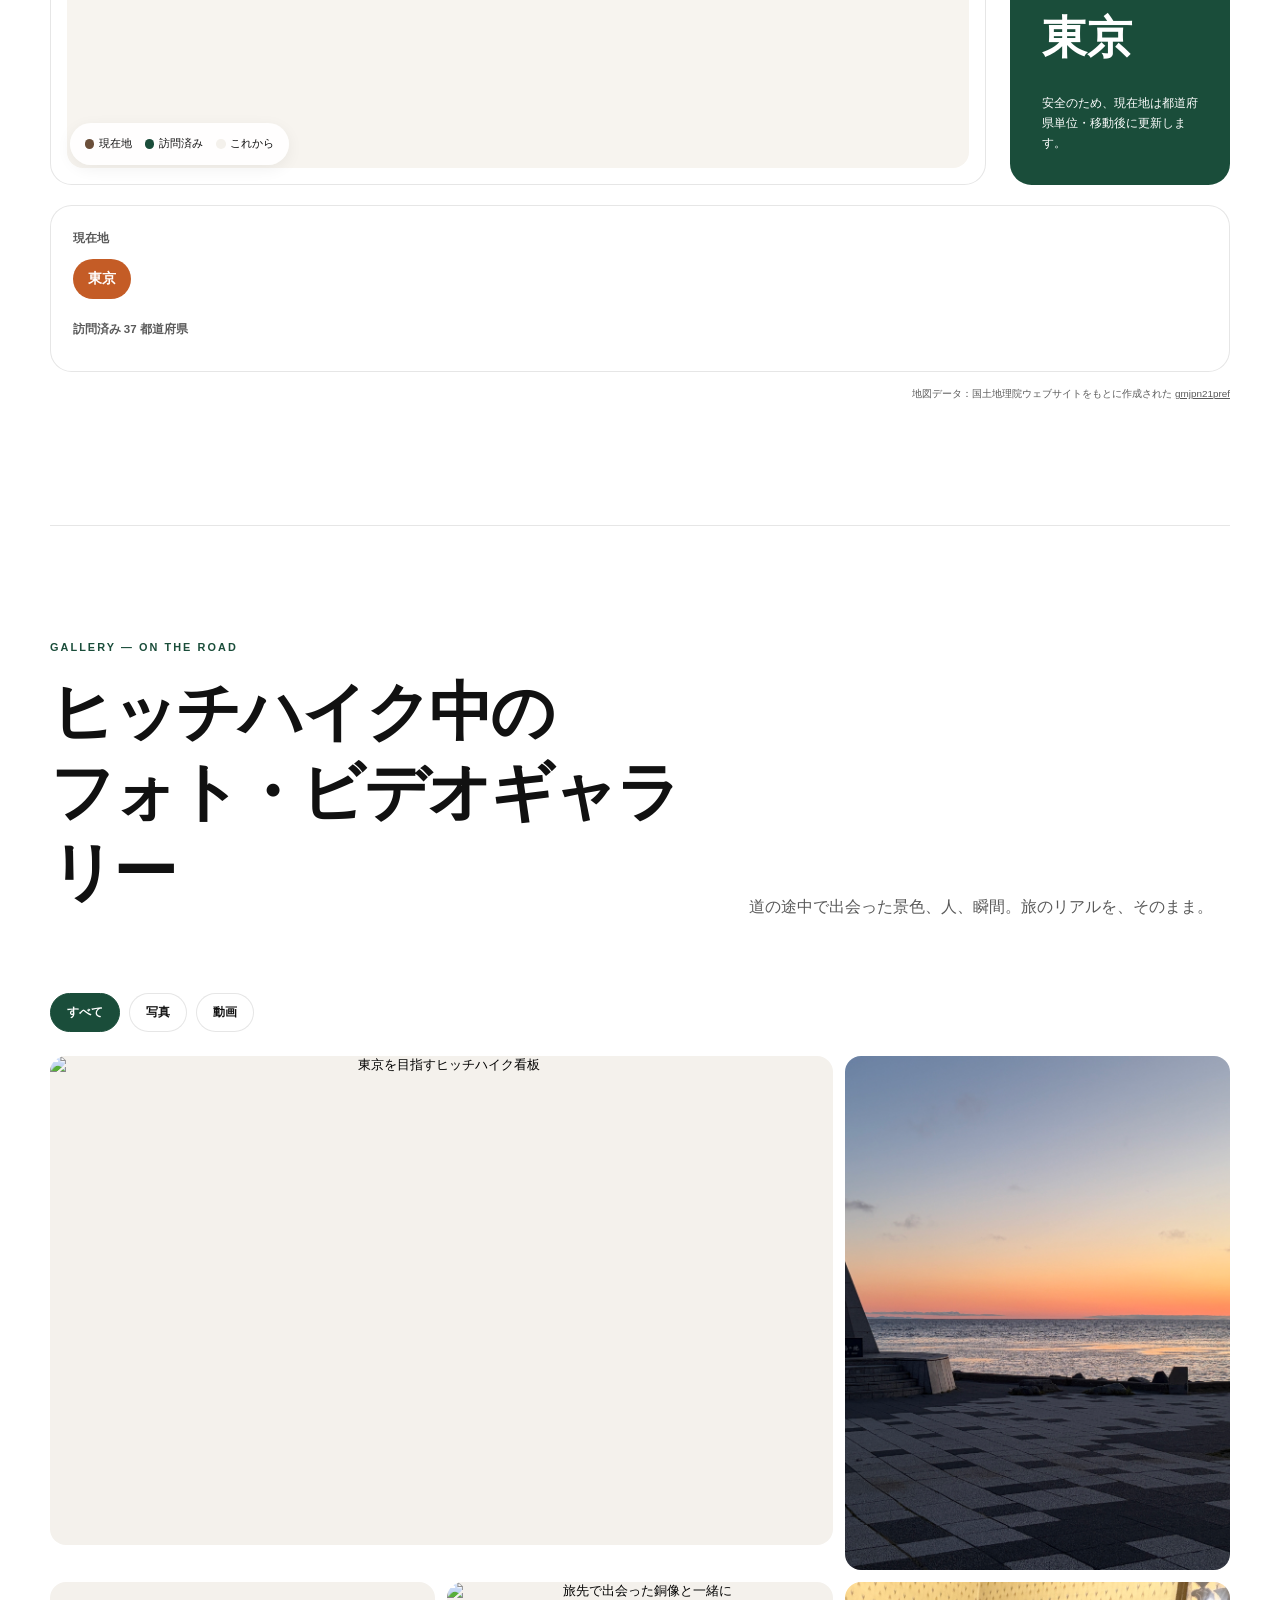
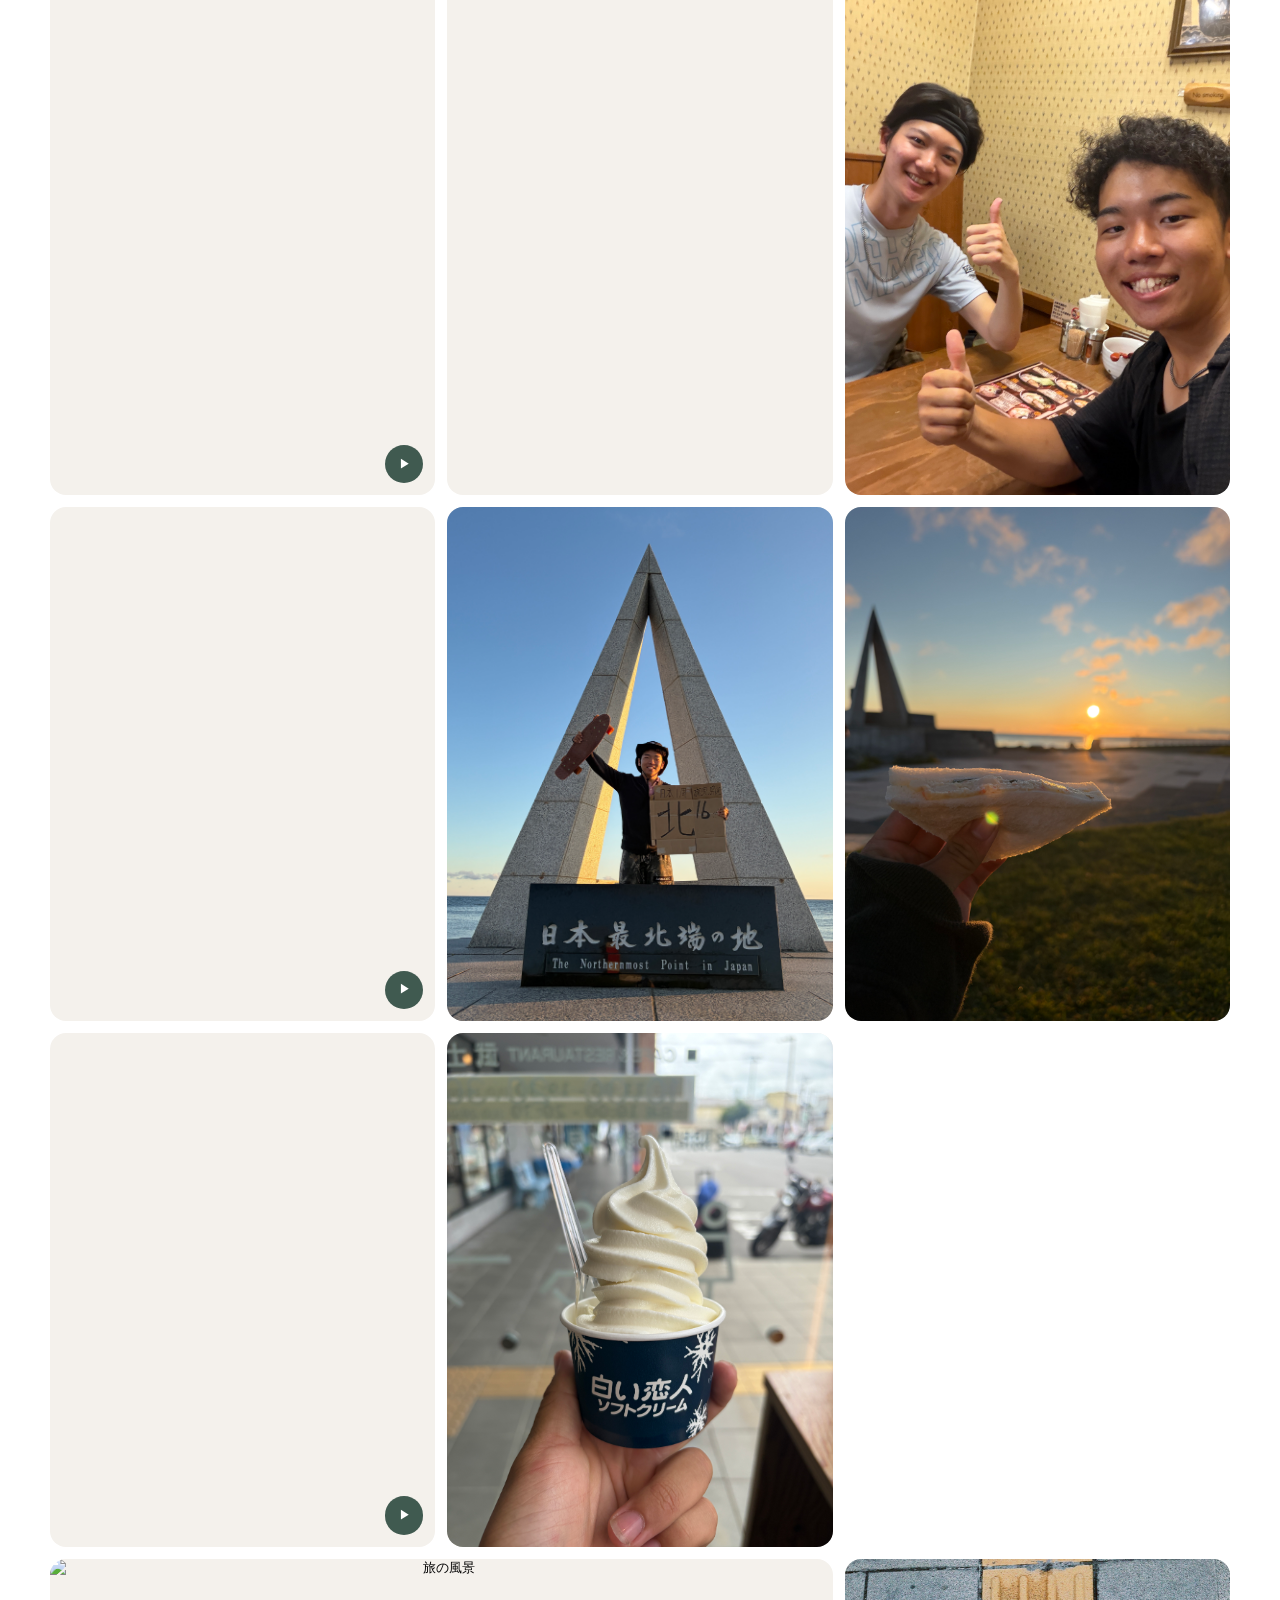
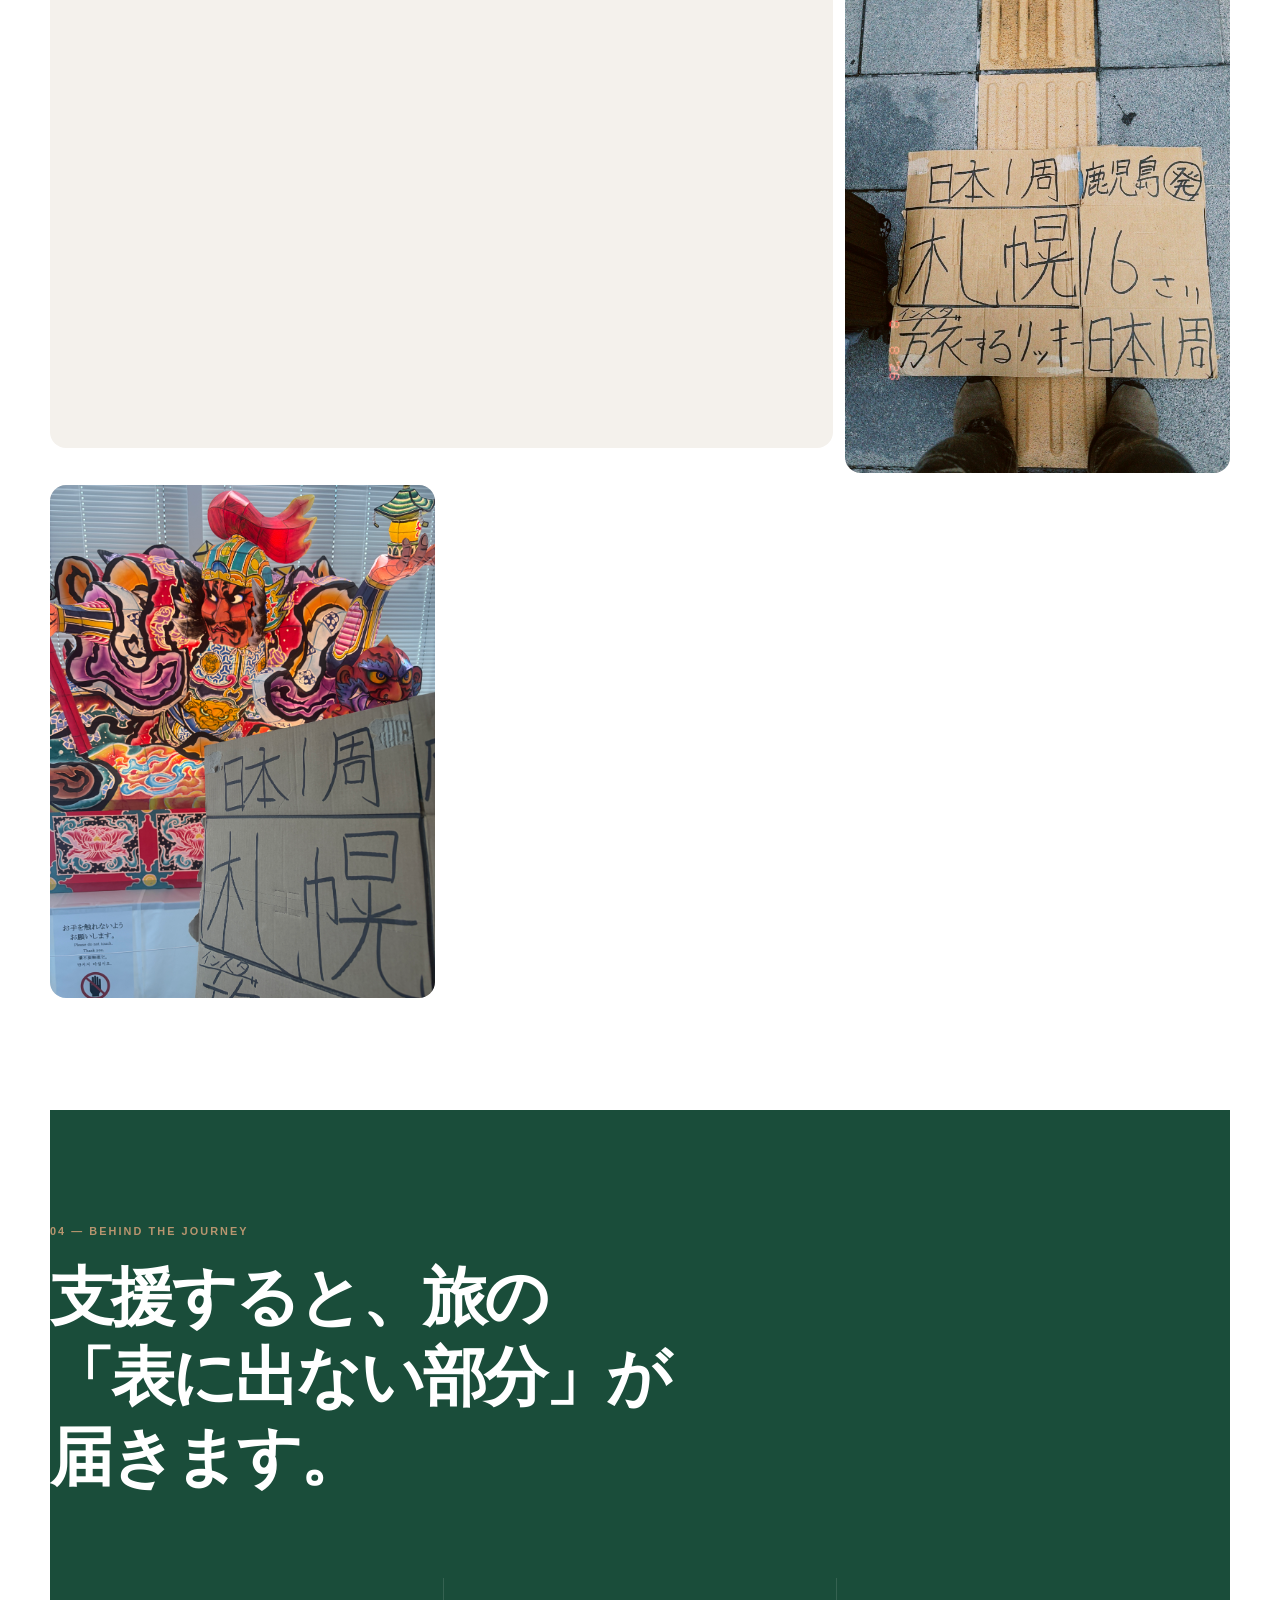
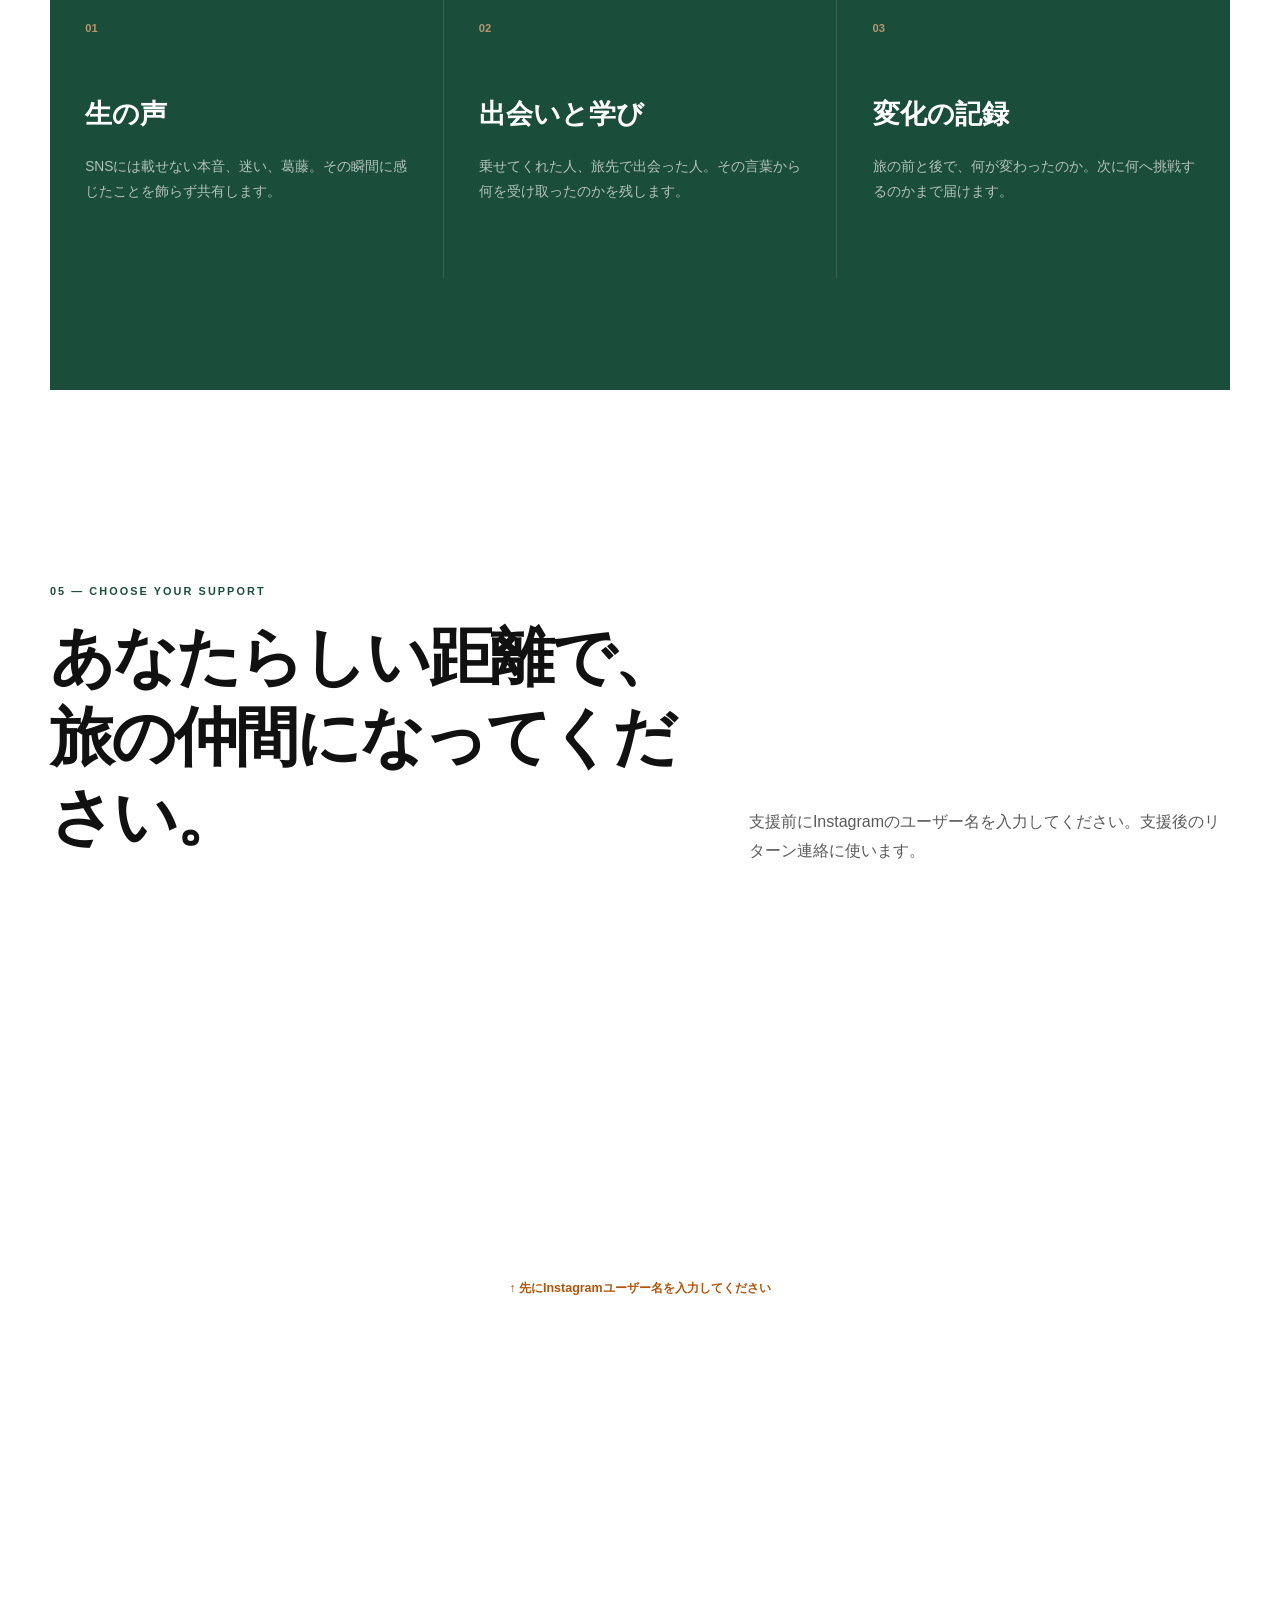
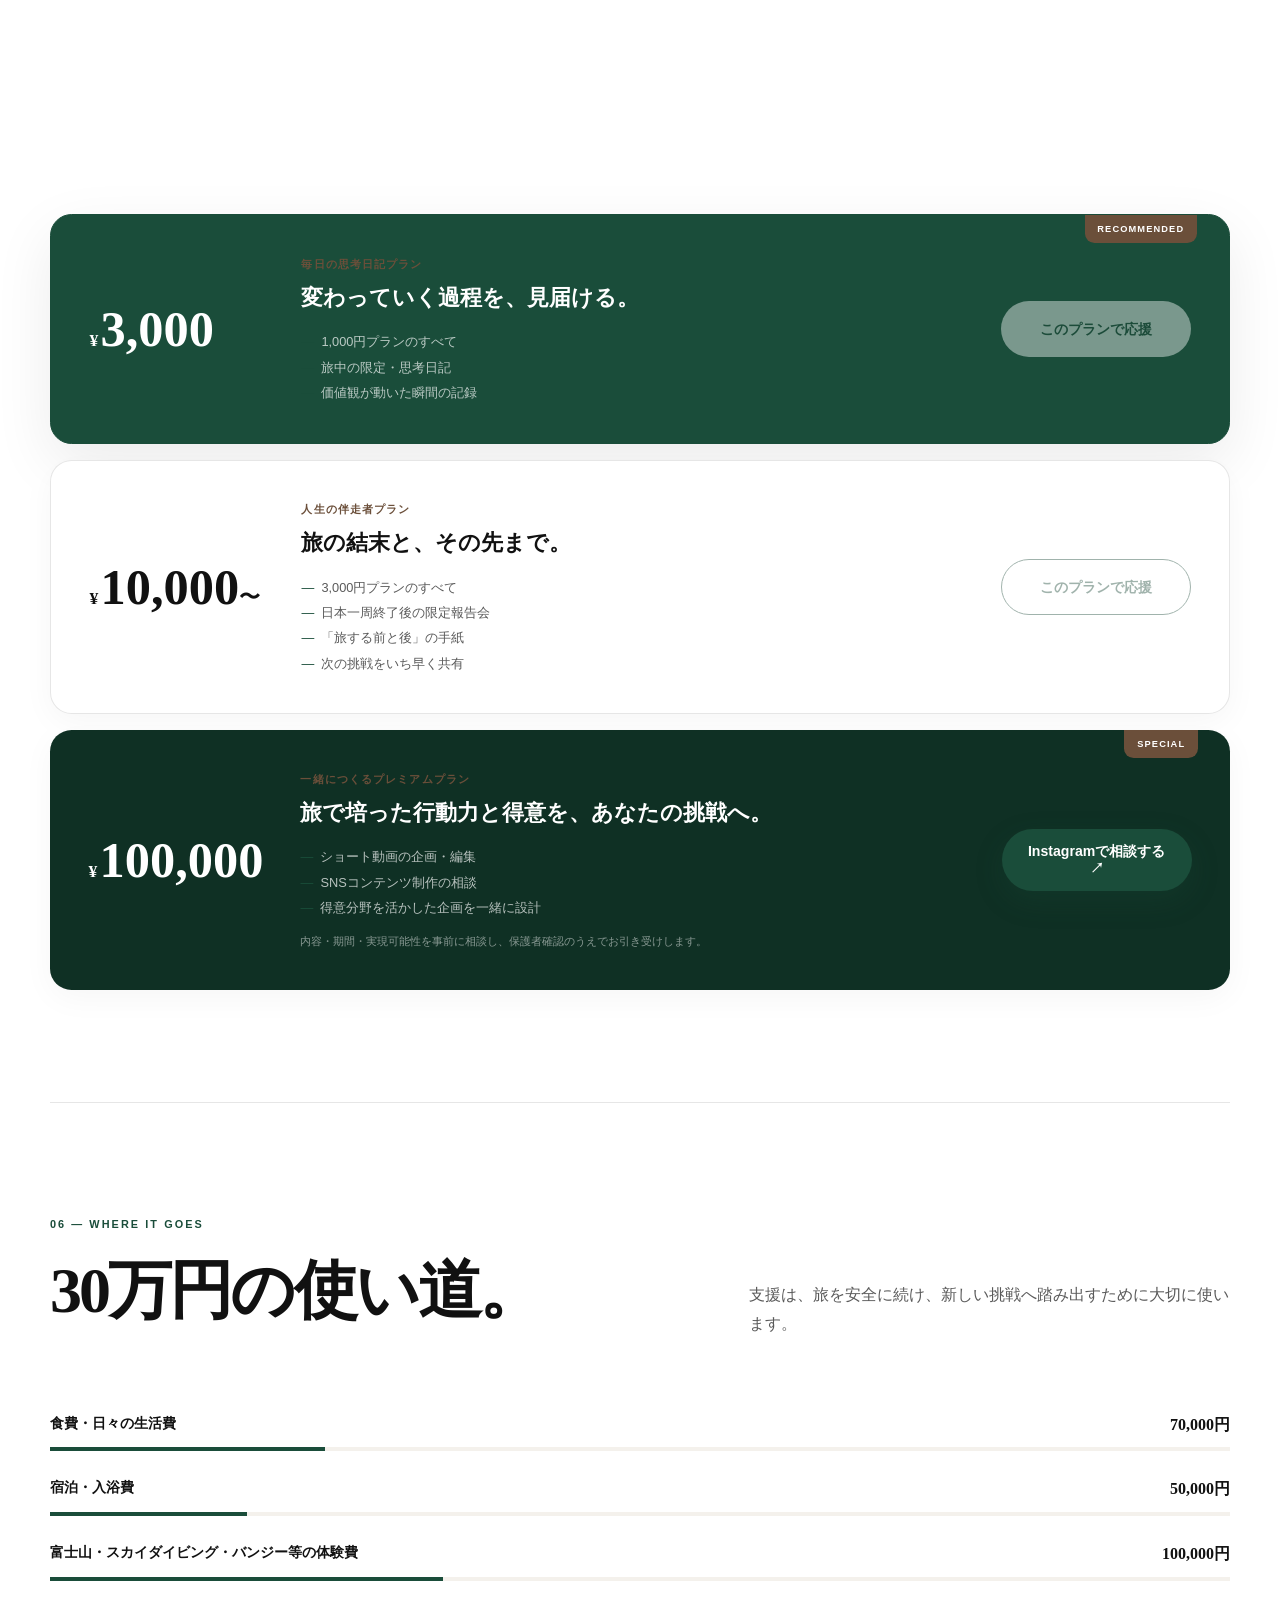
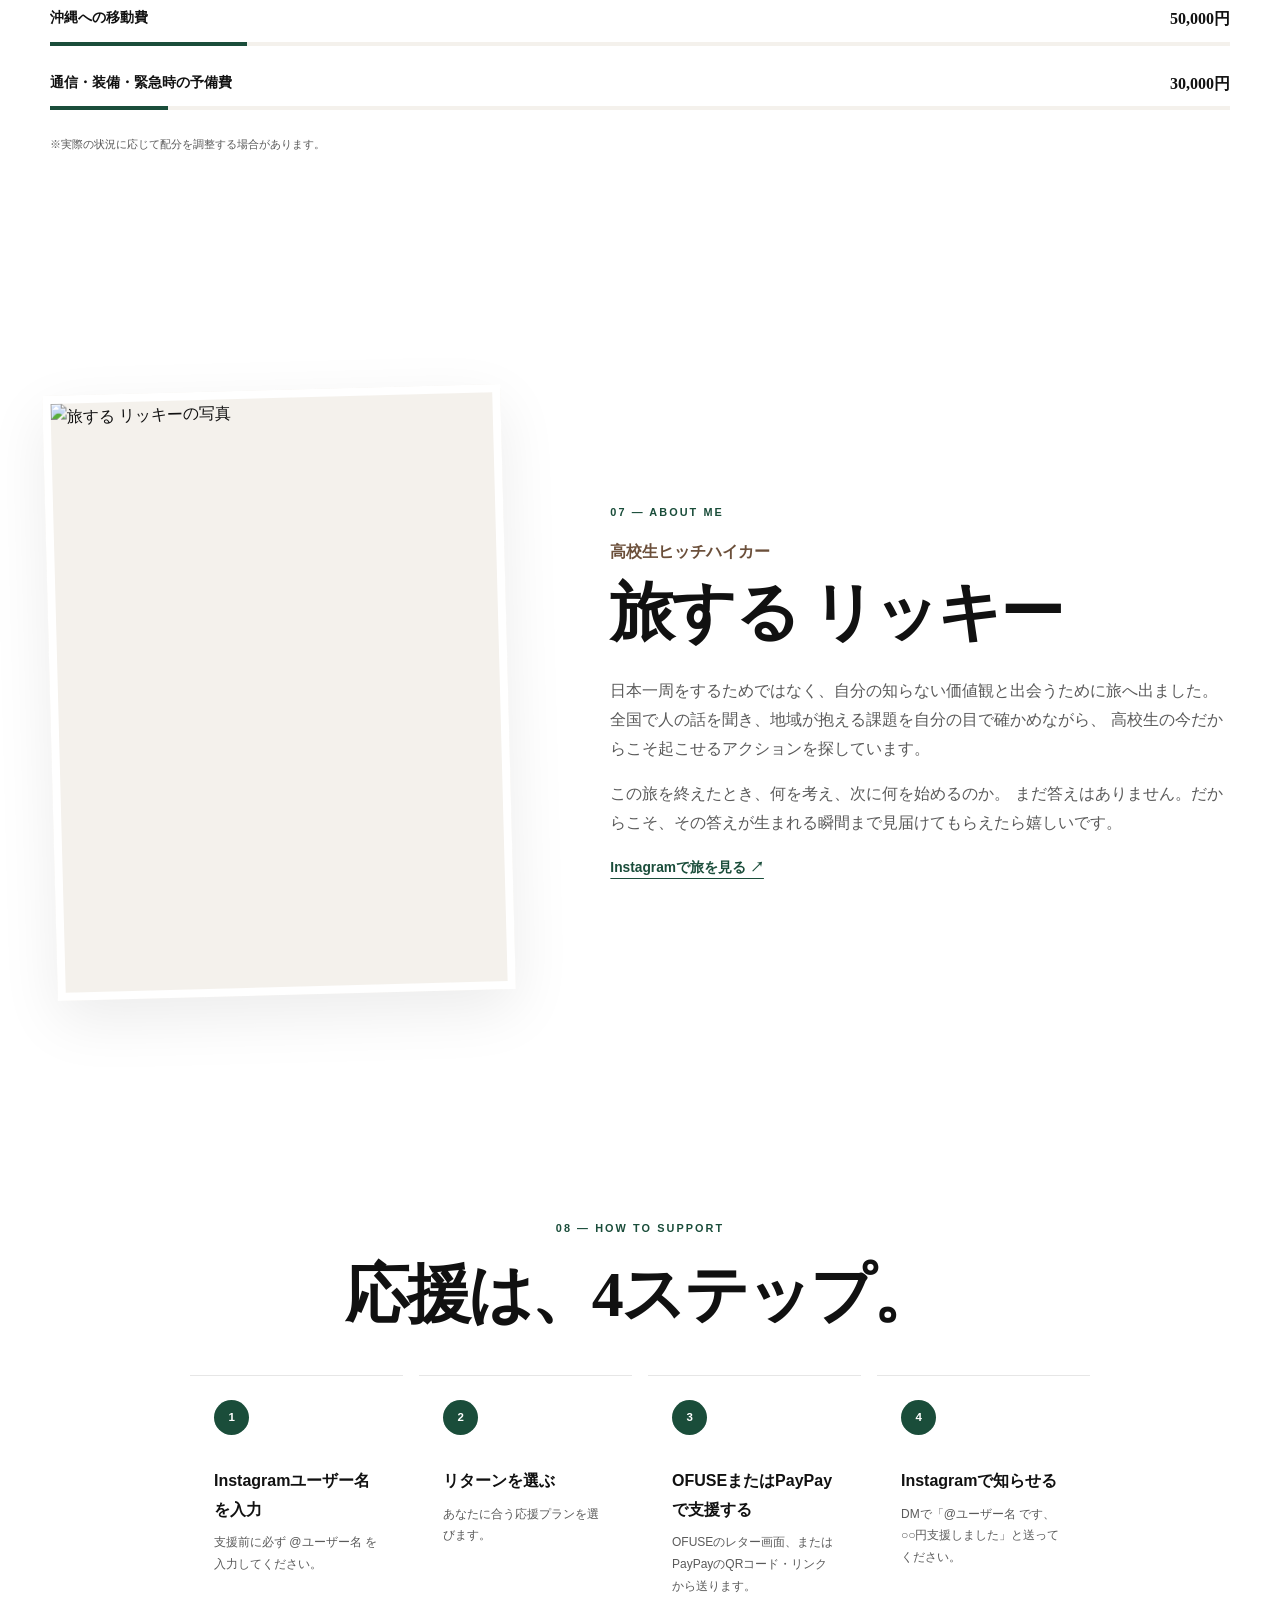
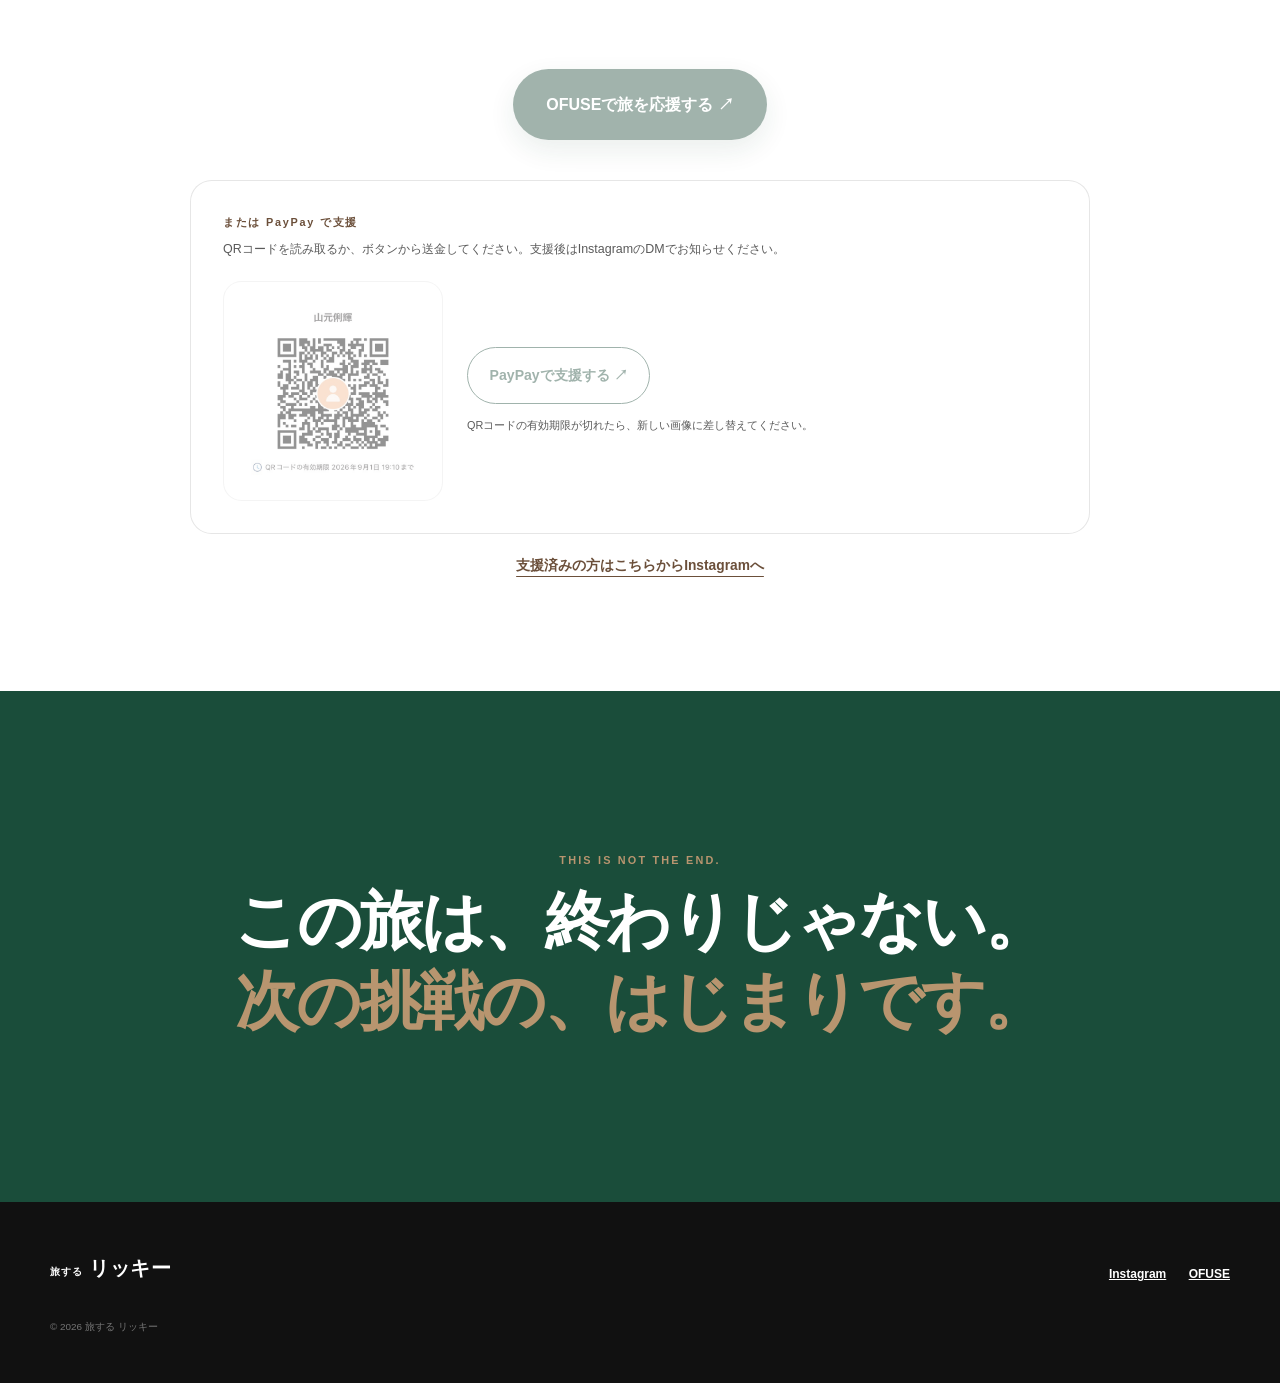
==== commit 2e71bede: "StripeをやめてOFUSE決済に戻し、支援フローを修正 Instagram入力後に#returnsへ留まっていた問題を解消するため、支援ボタンをOFUSEリンクに戻し、壊れていたプランカードのHT" ====
--- a/index.html
+++ b/index.html
@@ -52,8 +52,9 @@
         </a>
         <a
           class="button button-small button-dark header-support support-action"
-          href="#returns"
-          data-stripe-plan="default"
+          href="https://ofuse.me/b738fbb7/letter"
+          target="_blank"
+          rel="noopener noreferrer"
         >
           旅を応援する
         </a>
@@ -75,10 +76,11 @@
           <div class="hero-actions">
             <a
               class="button button-primary support-action"
-              href="#returns"
-              data-stripe-plan="default"
+              href="https://ofuse.me/b738fbb7/letter"
+              target="_blank"
+              rel="noopener noreferrer"
             >
-              カードで旅を応援する
+              OFUSEで旅を応援する
               <span aria-hidden="true">↗</span>
             </a>
             <a class="text-link" href="#gallery">ギャラリーを見る ↓</a>
@@ -343,11 +345,16 @@
             </div>
             <a
               class="button button-outline support-link support-action"
-              href="#returns"
-              data-stripe-plan="plan500"
+              href="https://ofuse.me/b738fbb7/letter"
+              target="_blank"
+              rel="noopener noreferrer"
             >
-              カードでこのプランを選ぶ
+              このプランで応援
             </a>
+          </article>
+
+          <article class="return-card reveal">
+            <div class="return-price"><span>¥</span>1,000</div>
             <div>
               <p class="plan-label">親しい友達プラン</p>
               <h3>旅のリアルを、もっと近くで。</h3>
@@ -359,11 +366,15 @@
             </div>
             <a
               class="button button-outline support-link support-action"
-              href="#returns"
-              data-stripe-plan="plan1000"
+              href="https://ofuse.me/b738fbb7/letter"
+              target="_blank"
+              rel="noopener noreferrer"
             >
-              カードでこのプランを選ぶ
+              このプランで応援
             </a>
+          </article>
+
+          <article class="return-card featured reveal">
             <div class="popular-badge">RECOMMENDED</div>
             <div class="return-price"><span>¥</span>3,000</div>
             <div>
@@ -377,11 +388,16 @@
             </div>
             <a
               class="button button-light support-link support-action"
-              href="#returns"
-              data-stripe-plan="plan3000"
+              href="https://ofuse.me/b738fbb7/letter"
+              target="_blank"
+              rel="noopener noreferrer"
             >
-              カードでこのプランを選ぶ
+              このプランで応援
             </a>
+          </article>
+
+          <article class="return-card reveal">
+            <div class="return-price"><span>¥</span>10,000<span class="plus">〜</span></div>
             <div>
               <p class="plan-label">人生の伴走者プラン</p>
               <h3>旅の結末と、その先まで。</h3>
@@ -394,11 +410,15 @@
             </div>
             <a
               class="button button-outline support-link support-action"
-              href="#returns"
-              data-stripe-plan="plan10000"
+              href="https://ofuse.me/b738fbb7/letter"
+              target="_blank"
+              rel="noopener noreferrer"
             >
-              カードでこのプランを選ぶ
+              このプランで応援
             </a>
+          </article>
+
+          <article class="return-card premium reveal">
             <div class="premium-mark">SPECIAL</div>
             <div class="return-price"><span>¥</span>100,000</div>
             <div>
@@ -414,19 +434,12 @@
               </p>
             </div>
             <a
-              class="button button-outline support-action"
-              href="#returns"
-              data-stripe-plan="plan100000"
-            >
-              カードで支援する ↗
-            </a>
-            <a
               class="button button-primary"
               href="https://www.instagram.com/tabisururikki.62/"
               target="_blank"
               rel="noopener noreferrer"
             >
-              先にInstagramで相談する ↗
+              Instagramで相談する ↗
             </a>
           </article>
         </div>
@@ -502,8 +515,8 @@
           <li>
             <span>3</span>
             <div>
-              <strong>StripeまたはPayPayで支援する</strong>
-              <p>クレジットカード（Stripe）、またはPayPayのQRコード・リンクから送ります。</p>
+              <strong>OFUSEまたはPayPayで支援する</strong>
+              <p>OFUSEのレター画面、またはPayPayのQRコード・リンクから送ります。</p>
             </div>
           </li>
           <li>
@@ -516,12 +529,12 @@
         </ol>
         <a
           class="button button-primary button-large support-action"
-          href="#returns"
-          data-stripe-plan="default"
+          href="https://ofuse.me/b738fbb7/letter"
+          target="_blank"
+          rel="noopener noreferrer"
         >
-          カードで旅を応援する ↗
+          OFUSEで旅を応援する ↗
         </a>
-        <p class="stripe-note">Visa / Mastercard / JCB / Amex などに対応（Stripe）</p>
         <div class="paypay-block reveal" data-paypay-block>
           <p class="paypay-label">または PayPay で支援</p>
           <p class="paypay-note">
@@ -582,7 +595,7 @@
         <a href="https://www.instagram.com/tabisururikki.62/" target="_blank" rel="noopener noreferrer"
           >Instagram</a
         >
-        <a href="#returns">支援プラン</a>
+        <a href="https://ofuse.me/b738fbb7" target="_blank" rel="noopener noreferrer">OFUSE</a>
       </div>
       <p>© 2026 旅する リッキー</p>
     </footer>
@@ -594,8 +607,9 @@
       </div>
       <a
         class="button button-primary support-action"
-        href="#returns"
-        data-stripe-plan="default"
+        href="https://ofuse.me/b738fbb7/letter"
+        target="_blank"
+        rel="noopener noreferrer"
       >
         旅を応援する
       </a>
